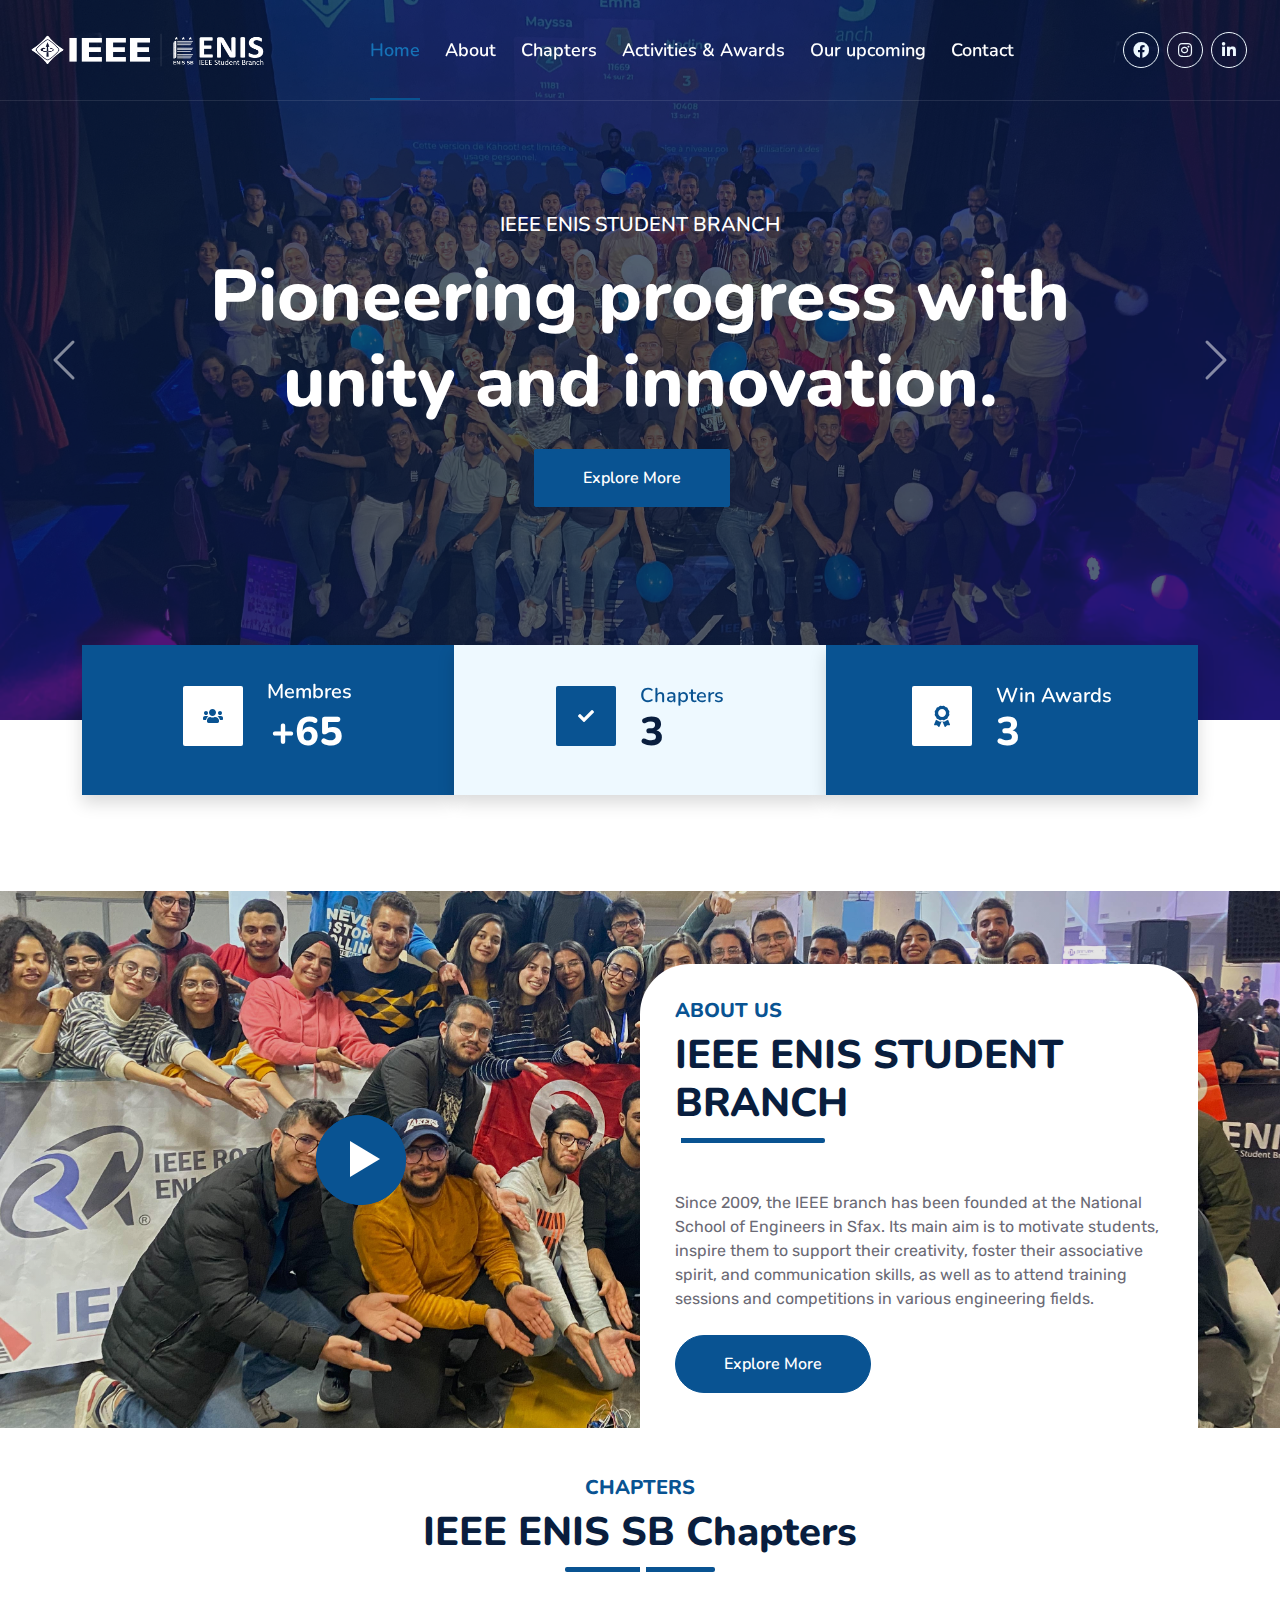
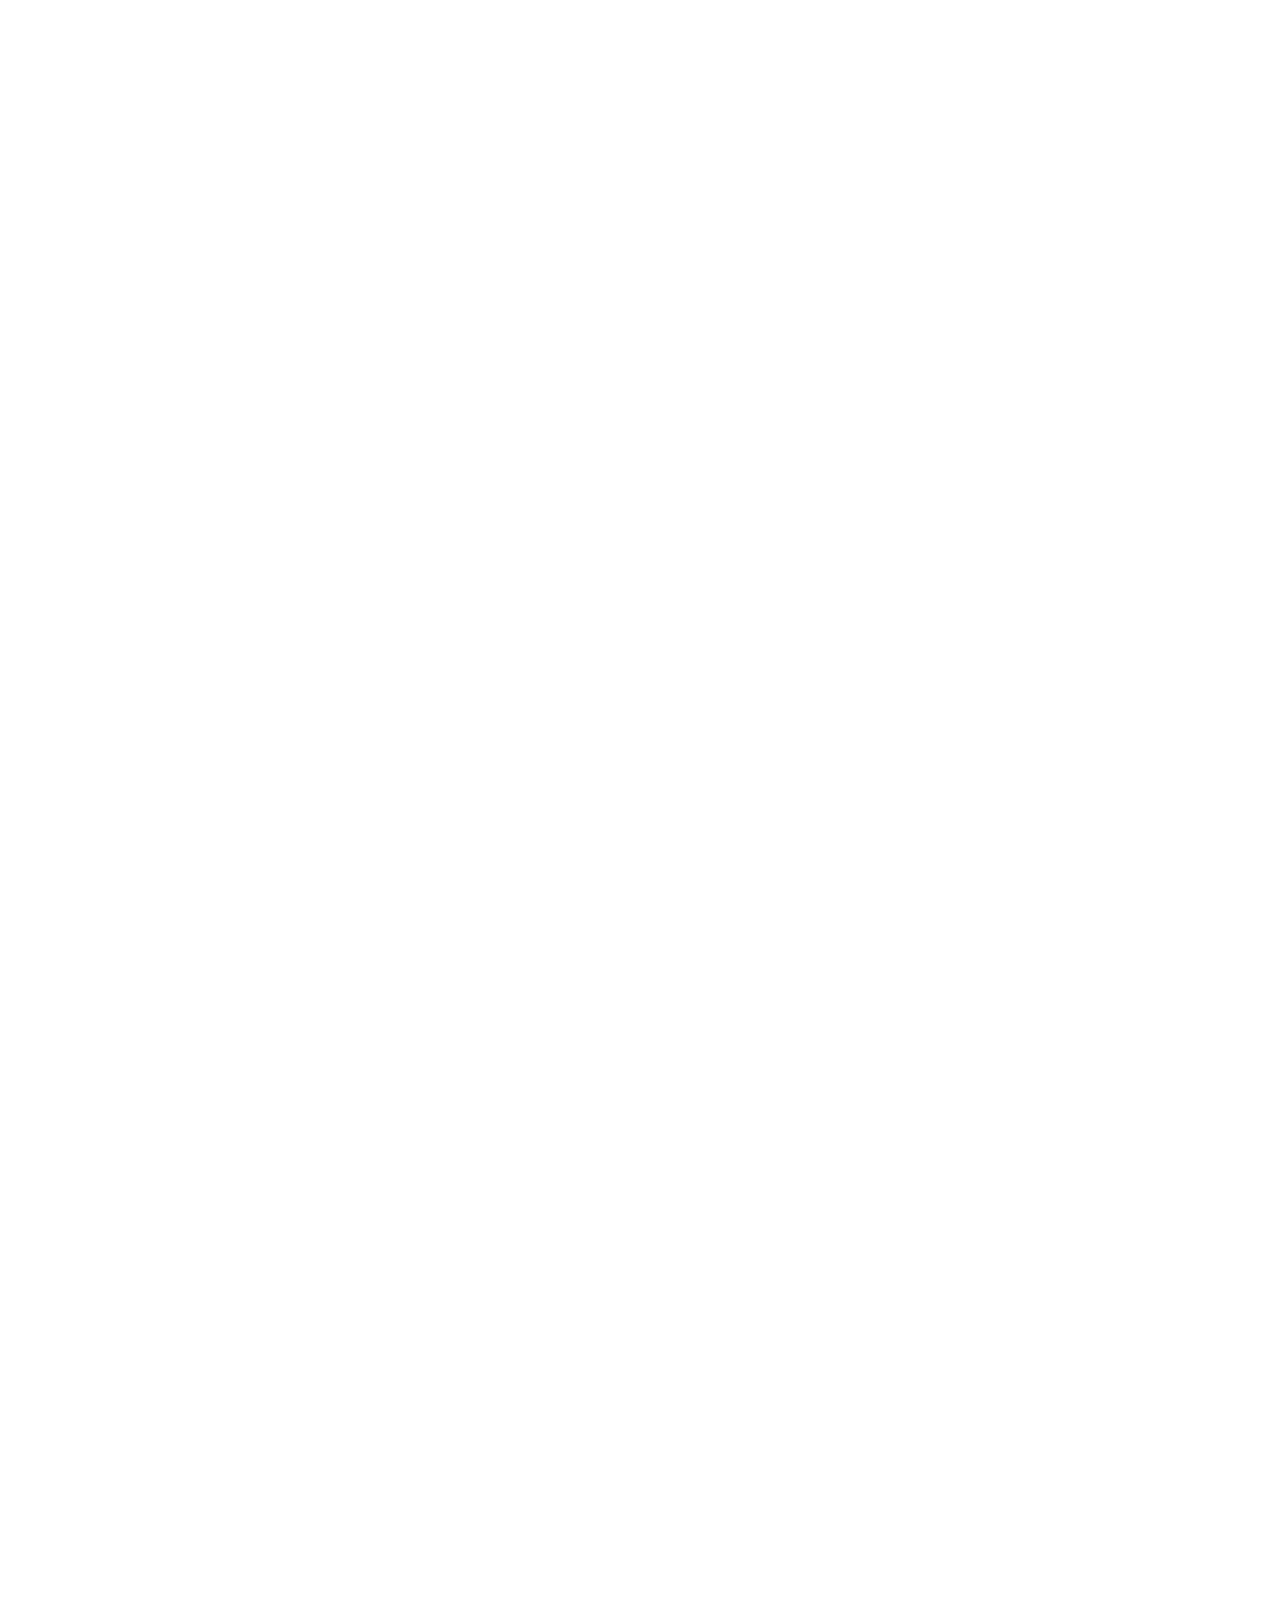
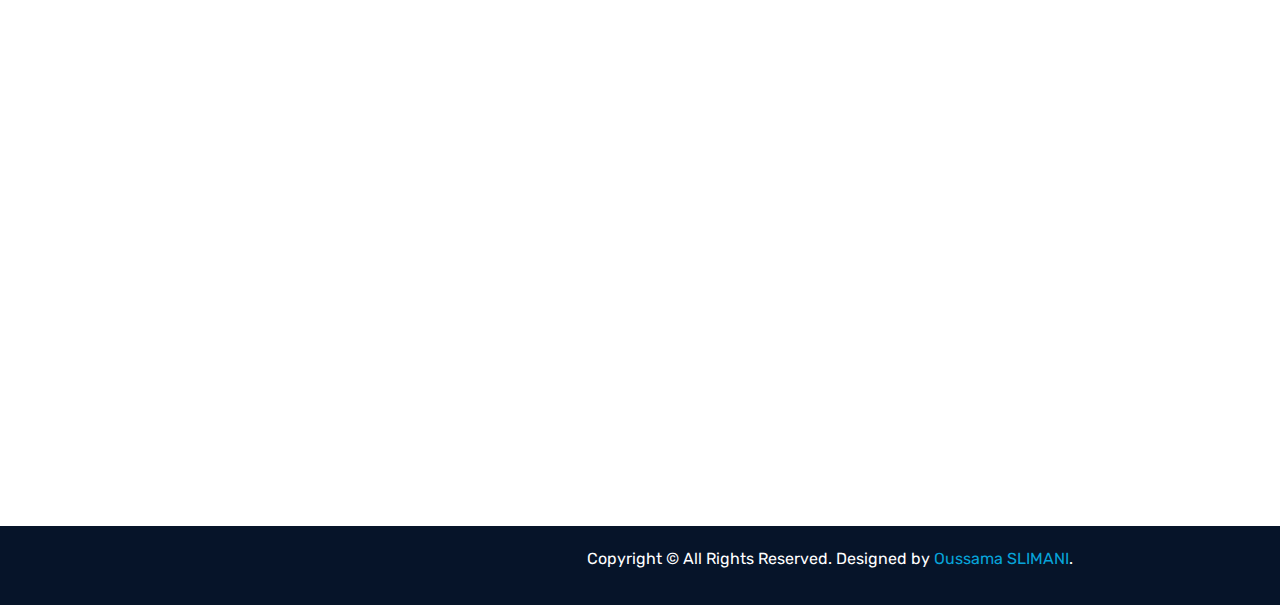
==== index.html @ 6083e438 "add the video" ====
<!DOCTYPE html>
<html lang="en">
  <head>
    <meta charset="utf-8" />
    <title>IEEE ENIS Student Branch</title>
    <meta content="width=device-width, initial-scale=1.0" name="viewport" />
    <meta content="Free HTML Templates" name="keywords" />
    <meta content="Free HTML Templates" name="description" />

    <!-- Favicon -->
    <link href="img/favicon.png" rel="icon" />

    <!-- Google Web Fonts -->
    <link rel="preconnect" href="https://fonts.googleapis.com" />
    <link rel="preconnect" href="https://fonts.gstatic.com" crossorigin />
    <link
      href="https://fonts.googleapis.com/css2?family=Nunito:wght@400;600;700;800&family=Rubik:wght@400;500;600;700&display=swap"
      rel="stylesheet"
    />

    <!-- Icon Font Stylesheet -->
    <link
      href="https://cdnjs.cloudflare.com/ajax/libs/font-awesome/5.10.0/css/all.min.css"
      rel="stylesheet"
    />
    <link
      href="https://cdn.jsdelivr.net/npm/bootstrap-icons@1.4.1/font/bootstrap-icons.css"
      rel="stylesheet"
    />

    <!-- Libraries Stylesheet -->
    <link href="lib/owlcarousel/assets/owl.carousel.min.css" rel="stylesheet" />
    <link href="lib/animate/animate.min.css" rel="stylesheet" />

    <!-- Customized Bootstrap Stylesheet -->
    <link href="css/bootstrap.min.css" rel="stylesheet" />

    <!-- Template Stylesheet -->
    <link href="css/style.css" rel="stylesheet" />
  </head>

  <body>
    <!-- Spinner Start -->
    <div
      id="spinner"
      class="show bg-white position-fixed translate-middle w-100 vh-100 top-50 start-50 d-flex align-items-center justify-content-center"
    >
      <div class="spinner"></div>
    </div>
    <!-- Spinner End -->

    <!-- Navbar & Carousel Start -->
    <div class="container-fluid position-relative p-0">
      <nav class="navbar navbar-expand-lg navbar-dark py-3 py-lg-0">
        <a href="index.html" class="navbar-brand p-0">
          <img
            id="main"
            src="img/Logos/LOGO-white-03.png"
            alt="Logo"
            style="width: 255px; height: 40px"
          />
          <img
            id="second"
            src="img/Logos/LOGO-03.png"
            alt="logo-white"
            style="width: 255px; height: 40px; display: none"
          />
        </a>
        <button
          class="navbar-toggler"
          type="button"
          data-bs-toggle="collapse"
          data-bs-target="#navbarCollapse"
        >
          <span class="fa fa-bars"></span>
        </button>
        <div class="collapse navbar-collapse" id="navbarCollapse">
          <div class="navbar-nav ms-auto py-0">
            <a href="index.html" class="nav-item nav-link active">Home</a>
            <a href="about.html" class="nav-item nav-link">About</a>
            <a href="chapters.html" class="nav-item nav-link">Chapters</a>
            <a href="activities.html" class="nav-item nav-link"
              >Activities & Awards</a
            >
            <a href="upcoming.html" class="nav-item nav-link">Our upcoming</a>
            <a href="contact.html" class="nav-item nav-link">Contact</a>
          </div>
          <div class="col-lg-3 text-center text-lg-end">
            <div class="d-inline-flex align-items-center" style="height: 100px">
              <a
                class="btn btn-outline-light btn-square rounded-circle me-2"
                href="https://www.facebook.com/IEEE.ENIS.SB"
                target="_blank"
                ><i class="fab fa-facebook fw-normal"></i
              ></a>
              <a
                class="btn btn-outline-light btn-square rounded-circle me-2"
                href="https://www.instagram.com/ieeeenisstudentbranch/"
                target="_blank"
                ><i class="fab fa-instagram fw-normal"></i
              ></a>
              <a
                class="btn btn-outline-light btn-square rounded-circle me-2"
                href="https://www.linkedin.com/company/ieee-enis-student-branch-tunisia-section/mycompany/"
                target="_blank"
                ><i class="fab fa-linkedin-in fw-normal"></i
              ></a>
            </div>
          </div>
        </div>
      </nav>
      <div
        id="header-carousel"
        class="carousel slide carousel-fade"
        data-bs-ride="carousel"
      >
        <div class="carousel-inner">
          <div class="carousel-item active">
            <img class="w-100" src="img/carousel/carousel-1.jpg" alt="Image" />
            <div
              class="carousel-caption d-flex flex-column align-items-center justify-content-center"
            >
              <div class="p-3" style="max-width: 900px">
                <h5 class="text-white text-uppercase mb-3 animated slideInDown">
                  IEEE ENIS Student Branch
                </h5>
                <h1 class="display-2 text-white mb-md-4 animated zoomIn">
                  Pioneering progress with unity and innovation.
                </h1>
                <a
                  href="#more"
                  class="btn btn-primary py-md-3 px-md-5 me-3 animated slideInLeft"
                  >Explore More</a
                >
              </div>
            </div>
          </div>
          <div class="carousel-item">
            <img class="w-100" src="img/carousel/carousel-2.jpg" alt="Image" />
            <div
              class="carousel-caption d-flex flex-column align-items-center justify-content-center"
            >
              <div class="p-3" style="max-width: 900px">
                <h5 class="text-white text-uppercase mb-3 animated slideInDown">
                  IEEE ENIS Student Branch
                </h5>
                <h1 class="display-2 text-white mb-md-4 animated zoomIn">
                  Bridging minds for a brighter future.
                </h1>
                <a
                  href="#more"
                  class="btn btn-primary py-md-3 px-md-5 me-3 animated slideInLeft"
                  >Explore More</a
                >
              </div>
            </div>
          </div>
          <div class="carousel-item">
            <img class="w-100" src="img/carousel/carousel-3.jpg" alt="Image" />
            <div
              class="carousel-caption d-flex flex-column align-items-center justify-content-center"
            >
              <div class="p-3" style="max-width: 900px">
                <h5 class="text-white text-uppercase mb-3 animated slideInDown">
                  IEEE ENIS Student Branch
                </h5>
                <h1 class="display-2 text-white mb-md-4 animated zoomIn">
                  Nurturing technology, fostering togetherness.
                </h1>
                <a
                  href="#more"
                  class="btn btn-primary py-md-3 px-md-5 me-3 animated slideInLeft"
                  >Explore More</a
                >
              </div>
            </div>
          </div>
        </div>
        <button
          class="carousel-control-prev"
          type="button"
          data-bs-target="#header-carousel"
          data-bs-slide="prev"
        >
          <span class="carousel-control-prev-icon" aria-hidden="true"></span>
          <span class="visually-hidden">Previous</span>
        </button>
        <button
          class="carousel-control-next"
          type="button"
          data-bs-target="#header-carousel"
          data-bs-slide="next"
        >
          <span class="carousel-control-next-icon" aria-hidden="true"></span>
          <span class="visually-hidden">Next</span>
        </button>
      </div>
    </div>
    <!-- Navbar & Carousel End -->

    <div id="more"></div>

    <!-- Facts Start -->
    <div class="container-fluid facts py-5 pt-lg-0">
      <div class="container py-5 pt-lg-0">
        <div class="row gx-0">
          <div class="col-lg-4 wow zoomIn" data-wow-delay="0.1s">
            <div
              class="bg-primary shadow d-flex align-items-center justify-content-center p-4"
              style="height: 150px"
            >
              <div
                class="bg-white d-flex align-items-center justify-content-center rounded mb-2"
                style="width: 60px; height: 60px"
              >
                <i class="fa fa-users text-primary"></i>
              </div>
              <div class="ps-4">
                <h5 class="text-white mb-0">Membres</h5>
                <div class="d-flex p-1">
                  <h1 class="text-white mb-0">+</h1>
                  <h1 class="text-white mb-0" data-toggle="counter-up">200</h1>
                </div>
              </div>
            </div>
          </div>
          <div class="col-lg-4 wow zoomIn" data-wow-delay="0.3s">
            <div
              class="bg-light shadow d-flex align-items-center justify-content-center p-4"
              style="height: 150px"
            >
              <div
                class="bg-primary d-flex align-items-center justify-content-center rounded mb-2"
                style="width: 60px; height: 60px"
              >
                <i class="fa fa-check text-white"></i>
              </div>
              <div class="ps-4">
                <h5 class="text-primary mb-0">Chapters</h5>
                <h1 class="mb-0" data-toggle="counter-up">9</h1>
              </div>
            </div>
          </div>
          <div class="col-lg-4 wow zoomIn" data-wow-delay="0.6s">
            <div
              class="bg-primary shadow d-flex align-items-center justify-content-center p-4"
              style="height: 150px"
            >
              <div
                class="bg-white d-flex align-items-center justify-content-center rounded mb-2"
                style="width: 60px; height: 60px"
              >
                <i class="fa fa-award fa-lg text-primary"></i>
              </div>
              <div class="ps-4">
                <h5 class="text-white mb-0">Win Awards</h5>
                <h1 class="text-white mb-0" data-toggle="counter-up">8</h1>
              </div>
            </div>
          </div>
        </div>
      </div>
    </div>
    <!-- Facts Start -->

    <!-- About Start -->
    <div class="container-xxl about">
      <div class="container">
        <div class="row g-0">
          <div class="col-lg-6">
            <div
              class="h-100 d-flex align-items-center justify-content-center"
              style="min-height: 300px"
            >
              <button
                type="button"
                class="btn-play"
                data-bs-toggle="modal"
                data-bs-target="#videoModal"
              >
                <span></span>
              </button>
            </div>
          </div>
          <div class="col-lg-6 pt-lg-5 wow fadeIn" data-wow-delay="0.5s">
            <div
              class="body-about-us bg-white"
              style="border-radius: 50px 50px 0px 0px"
            >
              <div class="section-title position-relative pb-3 mb-5">
                <h5 class="fw-bold text-primary text-uppercase">About Us</h5>
                <h1 class="mb-0">IEEE ENIS STUDENT BRANCH</h1>
              </div>
              <p class="mb-4">
                Since 2009, the IEEE branch has been founded at the National
                School of Engineers in Sfax. Its main aim is to motivate
                students, inspire them to support their creativity, foster their
                associative spirit, and communication skills, as well as to
                attend training sessions and competitions in various engineering
                fields.
              </p>
              <a
                class="btn btn-primary rounded-pill py-3 px-5"
                href="about.html"
                >Explore More</a
              >
            </div>
          </div>
        </div>
      </div>
    </div>
    <!-- Modal for Video -->
    <div
      class="modal fade"
      id="videoModal"
      tabindex="-1"
      role="dialog"
      aria-labelledby="videoModalLabel"
      aria-hidden="true"
    >
      <div class="modal-dialog modal-xl" role="document">
        <div class="modal-content">
          <div class="modal-header">
            <h5 class="modal-title">IEEE ENIS Student Branch</h5>
            <button
              type="button"
              class="btn-close"
              data-bs-dismiss="modal"
              aria-label="Close"
            ></button>
          </div>
          <div class="modal-body">
            <div class="embed-responsive embed-responsive-16by9 text-center">
              <iframe
                src="https://www.facebook.com/plugins/video.php?height=314&href=https%3A%2F%2Fwww.facebook.com%2FIEEE.ENIS.SB%2Fvideos%2F624137856481475%2F&show_text=false&width=560&t=0"
                width="90%"
                height="545"
                style="border: none; overflow: hidden"
                scrolling="no"
                frameborder="0"
                allowfullscreen="true"
                allow="autoplay; clipboard-write; encrypted-media; picture-in-picture; web-share"
                allowfullscreen="true"
              ></iframe>
            </div>
          </div>
        </div>
      </div>
    </div>
    <!-- About End -->

    <!-- Chapter start -->
    <div class="container pt-5" data-aos="fade-up">
      <div
        class="section-title text-center position-relative pb-3 mb-4 mx-auto"
        style="max-width: 600px"
      >
        <h5 class="fw-bold text-primary text-uppercase">Chapters</h5>
        <h1 class="mb-0">IEEE ENIS SB Chapters</h1>
      </div>
      <div
        class="row row-cols-1 row-cols-sm-2 row-cols-md-3 row-cols-lg-4 g-4 pb-5 wow fadeInUp"
        data-wow-delay="0.1s"
      >
        <div class="col d-flex align-items-center">
          <div class="supporter-logo">
            <img src="img/Logos/cs.png" class="img-fluid" alt="" />
          </div>
        </div>
        <div class="col d-flex align-items-center">
          <div class="supporter-logo">
            <img src="img/Logos/ias.png" class="img-fluid" alt="" />
          </div>
        </div>
        <div class="col d-flex align-items-center">
          <div class="supporter-logo">
            <img src="img/Logos/cis.png" class="img-fluid" alt="" />
          </div>
        </div>
        <div class="col d-flex align-items-center">
          <div class="supporter-logo wie-logo">
            <img
              src="img/Logos/wie.png"
              class="img-fluid"
              alt=""
              style="width: 60%"
            />
          </div>
        </div>
        <div class="col d-flex align-items-center">
          <div class="supporter-logo">
            <img
              src="img/Logos/emb.png"
              class="img-fluid"
              alt=""
              style="width: 80%"
            />
          </div>
        </div>
        <div class="col d-flex align-items-center">
          <div class="supporter-logo">
            <img
              src="img/Logos/pes.png"
              class="img-fluid"
              alt=""
              style="width: 80%"
            />
          </div>
        </div>
        <div class="col d-flex align-items-center">
          <div class="supporter-logo">
            <img src="img/Logos/sscs.png" class="img-fluid" alt="" />
          </div>
        </div>
        <div class="col d-flex align-items-center">
          <div class="supporter-logo">
            <img src="img/Logos/aess.png" class="img-fluid" alt="" />
          </div>
        </div>
        <div class="col d-flex align-items-center">
          <div class="supporter-logo">
            <img src="img/Logos/ras.png" class="img-fluid" alt="" />
          </div>
        </div>
        <div class="col d-flex align-items-center cyber-logo">
          <div class="supporter-logo">
            <img src="img/Logos/cyber.png" class="img-fluid p-5" alt="" />
          </div>
        </div>
      </div>
    </div>
    <!-- Chapter end -->

    <div id="register"></div>
    <!-- Register Start -->
    <div class="container-fluid bg-light wow fadeInUp" data-wow-delay="0.1s">
      <div class="container py-5">
        <div class="row g-5 justify-content-center">
          <div class="col-lg-7">
            <div
              class="section-title text-center position-relative pb-3 mb-4 mx-auto"
              style="max-width: 600px"
            >
              <h5 class="fw-bold text-primary text-uppercase">Register now!</h5>
              <h1 class="mb-0">IEEE ENIS Student Branch</h1>
            </div>
            <p class="mb-4 text-center">
              Join IEEE Enis SBC, dedicated to advancing tech for the greater
              good. Access expertise and opportunities within the world's
              largest technical organization. Together, we innovate, address
              global challenges, and shape a brighter future.
            </p>
            <div
              class="d-flex align-items-center mt-2 wow zoomIn"
              data-wow-delay="0.6s"
            >
              <div class="col-12">
                <a
                  href="https://www.ieee.org/membership/join/index.html"
                  target="_blank"
                  ><button class="btn btn-dark w-100 py-3" type="submit">
                    REGISTER NOW!
                  </button></a
                >
              </div>
            </div>
          </div>
        </div>
      </div>
    </div>
    <!-- Register End -->

    <!-- Testimonial Start -->
    <div class="container-fluid py-5 wow fadeInUp" data-wow-delay="0.1s">
      <div class="container py-5">
        <div
          class="section-title text-center position-relative pb-3 mb-4 mx-auto"
          style="max-width: 600px"
        >
          <h5 class="fw-bold text-primary text-uppercase">Testimonial</h5>
          <h1 class="mb-0">Previous Experience</h1>
        </div>
        <div
          class="owl-carousel testimonial-carousel wow fadeInUp"
          data-wow-delay="0.6s"
        >
          <div class="testimonial-item bg-light my-4">
            <div class="d-flex align-items-center border-bottom pt-5 pb-4 px-5">
              <img
                class="img-fluid rounded"
                src="img/testimonial/testimonial-1.jpg"
                style="width: 60px; height: 60px"
              />
              <div class="ps-4">
                <h4 class="text-primary mb-1">Dhiaa Mejdi</h4>
                <small class="text-uppercase"
                  >Deep Learning Engineer and Ex SB Chairman</small
                >
              </div>
            </div>
            <div class="pt-4 pb-5 px-5">
              Dolor et eos labore, stet justo sed est sed. Diam sed sed dolor
              stet amet eirmod eos labore diam
            </div>
          </div>
          <div class="testimonial-item bg-light my-4">
            <div class="d-flex align-items-center border-bottom pt-5 pb-4 px-5">
              <img
                class="img-fluid rounded"
                src="img/testimonial/testimonial-3.jpg"
                style="width: 60px; height: 60px"
              />
              <div class="ps-4">
                <h4 class="text-primary mb-1">Bilel Djemel</h4>
                <small class="text-uppercase"
                  >Computer Science Student and Current SB Chairman</small
                >
              </div>
            </div>
            <div class="pt-4 pb-5 px-5">
              Dolor et eos labore, stet justo sed est sed. Diam sed sed dolor
              stet amet eirmod eos labore diam
            </div>
          </div>
          <div class="testimonial-item bg-light my-4">
            <div class="d-flex align-items-center border-bottom pt-5 pb-4 px-5">
              <img
                class="img-fluid rounded"
                src="img/testimonial/testimonial-2.jpg"
                style="width: 60px; height: 60px"
              />
              <div class="ps-4">
                <h4 class="text-primary mb-1">Kadhem Belghuith</h4>
                <small class="text-uppercase"
                  >Data Engineer and Ex SB Chairman</small
                >
              </div>
            </div>
            <div class="pt-4 pb-5 px-5">
              Dolor et eos labore, stet justo sed est sed. Diam sed sed dolor
              stet amet eirmod eos labore diam
            </div>
          </div>
          <div class="testimonial-item bg-light my-4">
            <div class="d-flex align-items-center border-bottom pt-5 pb-4 px-5">
              <img
                class="img-fluid rounded"
                src="img/testimonial/testimonial-4.jpg"
                style="width: 60px; height: 60px"
              />
              <div class="ps-4">
                <h4 class="text-primary mb-1">Chaima Abdelkefi</h4>
                <small class="text-uppercase"
                  >Data Engineer and Ex SB Vice-chairwomen</small
                >
              </div>
            </div>
            <div class="pt-4 pb-5 px-5">
              Dolor et eos labore, stet justo sed est sed. Diam sed sed dolor
              stet amet eirmod eos labore diam
            </div>
          </div>
        </div>
      </div>
    </div>
    <!-- Testimonial End -->

    <!-- Footer Start -->
    <div
      class="container-fluid bg-dark text-light mt-5 wow fadeInUp"
      data-wow-delay="0.1s"
    >
      <div class="container">
        <div class="row gx-5">
          <div class="col-lg-4 col-md-6 footer-about">
            <div
              class="d-flex flex-column align-items-center justify-content-center text-center h-100 bg-primary p-4"
            >
              <a href="index.html" class="navbar-brand">
                <img
                  src="img/Logos/LOGO-white-03.png"
                  alt="logo-white"
                  style="width: 255px"
                />
              </a>
              <p class="mt-3 mb-4">
                Since 2009, the IEEE branch has been founded at the National
                School of Engineers in Sfax. Its main aim is to motivate
                students, inspire them to support their creativity, foster their
                associative spirit, and communication skills, as well as to
                attend training sessions and competitions in various engineering
                fields.
              </p>
            </div>
          </div>
          <div class="col-lg-8 col-md-6">
            <div class="row gx-5">
              <div class="col-lg-5 col-md-12 pt-5 mb-5">
                <div
                  class="section-title section-title-sm position-relative pb-3 mb-4"
                >
                  <h3 class="text-light mb-0">Get In Touch</h3>
                </div>
                <div class="d-flex mb-2">
                  <i class="bi bi-geo-alt text-primary me-2"></i>
                  <p class="mb-0">
                    ENIS, Soukra Road km 3, BP 1173, Sfax, Tunisia.
                  </p>
                </div>
                <div class="d-flex mb-2">
                  <i class="bi bi-envelope-open text-primary me-2"></i>
                  <p class="mb-0">sb.enis@ieee.org</p>
                </div>
                <div class="d-flex mb-2">
                  <i class="bi bi-telephone text-primary me-2"></i>
                  <p class="mb-0">+216 26 589 540</p>
                </div>
                <div class="d-flex mt-4">
                  <a class="btn btn-primary btn-square me-2" href="#"
                    ><i class="fab fa-facebook-f fw-normal"></i
                  ></a>
                  <a class="btn btn-primary btn-square me-2" href="#"
                    ><i class="fab fa-linkedin-in fw-normal"></i
                  ></a>
                  <a class="btn btn-primary btn-square" href="#"
                    ><i class="fab fa-instagram fw-normal"></i
                  ></a>
                </div>
              </div>
              <div class="col-lg-3 col-md-12 pt-0 pt-lg-5 mb-5">
                <div
                  class="section-title section-title-sm position-relative pb-3 mb-4"
                >
                  <h3 class="text-light mb-0">Quick Links</h3>
                </div>
                <div
                  class="link-animated d-flex flex-column justify-content-start"
                >
                  <a class="text-light mb-2" href="index.html"
                    ><i class="bi bi-arrow-right text-primary me-2"></i>Home</a
                  >
                  <a class="text-light mb-2" href="about.html"
                    ><i class="bi bi-arrow-right text-primary me-2"></i>About</a
                  >
                  <a class="text-light mb-2" href="chapters.html"
                    ><i class="bi bi-arrow-right text-primary me-2"></i
                    >Chapters</a
                  >
                  <a class="text-light mb-2" href="activities.html"
                    ><i class="bi bi-arrow-right text-primary me-2"></i
                    >Activities & Awards</a
                  >
                  <a class="text-light mb-2" href="upcoming.html"
                    ><i class="bi bi-arrow-right text-primary me-2"></i>Our
                    Upcoming</a
                  >
                  <a class="text-light mb-2" href="contact.html"
                    ><i class="bi bi-arrow-right text-primary me-2"></i>Our
                    Contact</a
                  >
                </div>
              </div>
              <div class="col-lg-4 col-md-12 pt-0 pt-lg-5 mb-5">
                <div
                  class="section-title section-title-sm position-relative pb-3 mb-4"
                >
                  <h3 class="text-light mb-0">Popular Links</h3>
                </div>
                <div
                  class="link-animated d-flex flex-column justify-content-start"
                >
                  <a class="text-light mb-2" href="about.html#team"
                    ><i class="bi bi-arrow-right text-primary me-2"></i>Meet The
                    Team</a
                  >
                  <a class="text-light mb-2" href="index.html#register"
                    ><i class="bi bi-arrow-right text-primary me-2"></i
                    >Resgister Now</a
                  >
                </div>
              </div>
            </div>
          </div>
        </div>
      </div>
    </div>
    <div class="container-fluid text-white" style="background: #061429">
      <div class="container text-center">
        <div class="row justify-content-end">
          <div class="col-lg-8 col-md-6">
            <div
              class="d-flex align-items-center justify-content-center text-white mt-1"
              style="height: 75px"
            >
              <p class="px-2">
                Copyright &copy; All Rights Reserved. Designed by
                <a
                  href="https://www.linkedin.com/in/oussama-slimani/"
                  target="_blank"
                  >Oussama SLIMANI</a
                >.
              </p>
            </div>
          </div>
        </div>
      </div>
    </div>
    <!-- Footer End -->

    <!-- Back to Top -->
    <a
      href="#"
      class="btn btn-lg btn-primary btn-lg-square rounded-circle back-to-top"
      ><div class="p-1"></div>
      <i class="bi bi-arrow-up"></i>
    </a>

    <!-- JavaScript Libraries -->
    <script src="https://code.jquery.com/jquery-3.4.1.min.js"></script>
    <script src="https://cdn.jsdelivr.net/npm/bootstrap@5.0.0/dist/js/bootstrap.bundle.min.js"></script>
    <script src="lib/wow/wow.min.js"></script>
    <script src="lib/easing/easing.min.js"></script>
    <script src="lib/waypoints/waypoints.min.js"></script>
    <script src="lib/counterup/counterup.min.js"></script>
    <script src="lib/owlcarousel/owl.carousel.min.js"></script>

    <!-- Template Javascript -->
    <script src="js/main.js"></script>
  </body>
</html>
---- css/style.css ----
/********** Template CSS **********/
:root {
  --primary: #095392;
  --secondary: #34ad54;
  --light: #eef9ff;
  --dark: #091e3e;
}

/*** Spinner ***/
.spinner {
  width: 40px;
  height: 40px;
  background: var(--primary);
  margin: 100px auto;
  -webkit-animation: sk-rotateplane 1.2s infinite ease-in-out;
  animation: sk-rotateplane 1.2s infinite ease-in-out;
}

@-webkit-keyframes sk-rotateplane {
  0% {
    -webkit-transform: perspective(120px);
  }
  50% {
    -webkit-transform: perspective(120px) rotateY(180deg);
  }
  100% {
    -webkit-transform: perspective(120px) rotateY(180deg) rotateX(180deg);
  }
}

@keyframes sk-rotateplane {
  0% {
    transform: perspective(120px) rotateX(0deg) rotateY(0deg);
    -webkit-transform: perspective(120px) rotateX(0deg) rotateY(0deg);
  }
  50% {
    transform: perspective(120px) rotateX(-180.1deg) rotateY(0deg);
    -webkit-transform: perspective(120px) rotateX(-180.1deg) rotateY(0deg);
  }
  100% {
    transform: perspective(120px) rotateX(-180deg) rotateY(-179.9deg);
    -webkit-transform: perspective(120px) rotateX(-180deg) rotateY(-179.9deg);
  }
}

#spinner {
  opacity: 0;
  visibility: hidden;
  transition: opacity 0.5s ease-out, visibility 0s linear 0.5s;
  z-index: 99999;
}

#spinner.show {
  transition: opacity 0.5s ease-out, visibility 0s linear 0s;
  visibility: visible;
  opacity: 1;
}

/*** Heading ***/
h1,
h2,
.fw-bold {
  font-weight: 800 !important;
}

h3,
h4,
.fw-semi-bold {
  font-weight: 700 !important;
}

h5,
h6,
.fw-medium {
  font-weight: 600 !important;
}

/*** Button ***/
.btn {
  font-family: "Nunito", sans-serif;
  font-weight: 600;
  transition: 0.5s;
}

.btn-primary,
.btn-secondary {
  color: #ffffff;
  box-shadow: inset 0 0 0 50px transparent;
}

.btn-primary:hover {
  box-shadow: inset 0 0 0 0 var(--primary);
}

.btn-secondary:hover {
  box-shadow: inset 0 0 0 0 var(--secondary);
}

.btn-square {
  width: 36px;
  height: 36px;
}

.btn-sm-square {
  width: 30px;
  height: 30px;
}

.btn-lg-square {
  width: 48px;
  height: 48px;
}

.btn-square,
.btn-sm-square,
.btn-lg-square {
  padding: 0;
  display: flex;
  align-items: center;
  justify-content: center;
  font-weight: normal;
}

/*** Navbar ***/
.navbar {
  padding-left: 20px;
  padding-right: 25px;
}
.navbar-dark .navbar-nav .nav-link {
  font-family: "Nunito", sans-serif;
  position: relative;
  margin-left: 25px;
  padding: 35px 0;
  color: #ffffff;
  font-size: 18px;
  font-weight: 600;
  outline: none;
  transition: 0.5s;
}

.sticky-top.navbar-dark .navbar-nav .nav-link {
  padding: 20px 0;
  color: var(--dark);
}

.navbar-dark .navbar-nav .nav-link:hover,
.navbar-dark .navbar-nav .nav-link.active {
  color: #1672b7;
}

.navbar-dark .navbar-brand h1 {
  color: #ffffff;
}

.navbar-dark .navbar-toggler {
  color: var(--primary) !important;
  border-color: var(--primary) !important;
}

@media (max-width: 991.98px) {
  .sticky-top.navbar-dark {
    position: fixed;
    width: 100%;
    background: #ffffff;
    border-bottom: var(--dark) 1px solid;
  }
  .navbar-dark .navbar-nav .nav-link,
  .navbar-dark .navbar-nav .nav-link.show,
  .sticky-top.navbar-dark .navbar-nav .nav-link {
    padding: 10px 0;
    color: var(--dark);
    border-bottom: var(--dark) 1px solid;
  }
  .navbar-dark .navbar-nav .nav-link:first-child {
    margin-top: 20px;
  }

  .navbar-dark .navbar-brand img {
    max-width: 180px;
  }
}

@media (min-width: 992px) {
  .navbar-dark {
    position: absolute;
    width: 100%;
    top: 0;
    left: 0;
    border-bottom: 1px solid rgba(256, 256, 256, 0.1);
    z-index: 999;
  }

  .sticky-top.navbar-dark {
    position: fixed;
    background: #ffffff;
  }

  .navbar-dark .navbar-nav .nav-link::before {
    position: absolute;
    content: "";
    width: 0;
    height: 2px;
    bottom: -1px;
    left: 50%;
    background: var(--primary);
    transition: 0.5s;
  }

  .navbar-dark .navbar-nav .nav-link:hover::before,
  .navbar-dark .navbar-nav .nav-link.active::before {
    width: 100%;
    left: 0;
  }

  .navbar-dark .navbar-nav .nav-link.nav-contact::before {
    display: none;
  }
}

/*** Carousel ***/
.carousel-caption {
  top: 0;
  left: 0;
  right: 0;
  bottom: 0;
  background: rgba(9, 30, 62, 0.7);
  z-index: 1;
}

@media (max-width: 576px) {
  .carousel-item {
    min-height: 400px;
  }
  .carousel-item img {
    position: absolute;
    width: 100%;
    height: 100%;
    object-fit: cover;
  }
  .carousel-caption h5 {
    font-size: 18px;
    font-weight: 500 !important;
  }

  .carousel-caption h1 {
    font-size: 35px;
    font-weight: 600 !important;
  }
}

.carousel-control-prev,
.carousel-control-next {
  width: 10%;
}

.carousel-control-prev-icon,
.carousel-control-next-icon {
  width: 3rem;
  height: 3rem;
}

/*** Section Title ***/
.section-title::before {
  position: absolute;
  content: "";
  width: 150px;
  height: 5px;
  left: 0;
  bottom: 0;
  background: var(--primary);
  border-radius: 2px;
}

.section-title.text-center::before {
  left: 50%;
  margin-left: -75px;
}

.section-title.section-title-sm::before {
  width: 90px;
  height: 3px;
}

.section-title::after {
  position: absolute;
  content: "";
  width: 6px;
  height: 5px;
  bottom: 0px;
  background: #ffffff;
  -webkit-animation: section-title-run 5s infinite linear;
  animation: section-title-run 5s infinite linear;
}

.section-title.section-title-sm::after {
  width: 4px;
  height: 3px;
}

.section-title.text-center::after {
  -webkit-animation: section-title-run-center 5s infinite linear;
  animation: section-title-run-center 5s infinite linear;
}

.section-title.section-title-sm::after {
  -webkit-animation: section-title-run-sm 5s infinite linear;
  animation: section-title-run-sm 5s infinite linear;
}

@-webkit-keyframes section-title-run {
  0% {
    left: 0;
  }
  50% {
    left: 145px;
  }
  100% {
    left: 0;
  }
}

@-webkit-keyframes section-title-run-center {
  0% {
    left: 50%;
    margin-left: -75px;
  }
  50% {
    left: 50%;
    margin-left: 45px;
  }
  100% {
    left: 50%;
    margin-left: -75px;
  }
}

@-webkit-keyframes section-title-run-sm {
  0% {
    left: 0;
  }
  50% {
    left: 85px;
  }
  100% {
    left: 0;
  }
}

/*** Testimonial ***/
.testimonial-carousel .owl-dots {
  margin-top: 15px;
  display: flex;
  align-items: flex-end;
  justify-content: center;
}

.testimonial-carousel .owl-dot {
  position: relative;
  display: inline-block;
  margin: 0 5px;
  width: 15px;
  height: 15px;
  background: #dddddd;
  border-radius: 2px;
  transition: 0.5s;
}

.testimonial-carousel .owl-dot.active {
  width: 30px;
  background: var(--primary);
}

.testimonial-carousel .owl-item.center {
  position: relative;
  z-index: 1;
}

.testimonial-carousel .owl-item .testimonial-item {
  transition: 0.5s;
}

.testimonial-carousel .owl-item.center .testimonial-item {
  background: #ffffff !important;
  box-shadow: 0 0 30px #dddddd;
}

/*** Team ***/
.team-item {
  transition: 0.5s;
}

.team-social {
  position: absolute;
  width: 100%;
  height: 100%;
  top: 0;
  left: 0;
  display: flex;
  align-items: center;
  justify-content: center;
  transition: 0.5s;
}

.team-social a.btn {
  position: relative;
  margin: 0 3px;
  margin-top: 100px;
  opacity: 0;
}

.team-item:hover {
  box-shadow: 0 0 30px #dddddd;
}

.team-item:hover .team-social {
  background: rgba(9, 30, 62, 0.7);
}

.team-item:hover .team-social a.btn:first-child {
  opacity: 1;
  margin-top: 0;
  transition: 0.3s 0s;
}

.team-item:hover .team-social a.btn:nth-child(2) {
  opacity: 1;
  margin-top: 0;
  transition: 0.3s 0.05s;
}

.team-item:hover .team-social a.btn:nth-child(3) {
  opacity: 1;
  margin-top: 0;
  transition: 0.3s 0.1s;
}

.team-item:hover .team-social a.btn:nth-child(4) {
  opacity: 1;
  margin-top: 0;
  transition: 0.3s 0.15s;
}

.team-item .team-img img,
.blog-item .blog-img img {
  transition: 0.5s;
}

.team-item:hover .team-img img,
.blog-item:hover .blog-img img {
  transform: scale(1.15);
}

/*** Miscellaneous ***/
@media (min-width: 991.98px) {
  .facts {
    position: relative;
    margin-top: -75px;
    z-index: 1;
  }
}

.back-to-top {
  position: fixed;
  display: none;
  right: 45px;
  bottom: 45px;
  z-index: 99;
}

.bg-header {
  background: linear-gradient(rgba(9, 30, 62, 0.7), rgba(9, 30, 62, 0.7)),
    url(../img/header.jpg) center center no-repeat;
  background-size: cover;
}

.link-animated a {
  transition: 0.5s;
}

.link-animated a:hover {
  padding-left: 10px;
}

@media (min-width: 767.98px) {
  .footer-about {
    margin-bottom: -75px;
  }
}

/*** Service2 ***/
.service-item {
  box-shadow: 0 0 45px rgba(0, 0, 0, 0.06);
}

/*--------------------------------------------------------------
# Services
--------------------------------------------------------------*/
.services .service-box-container {
  box-shadow: 0px 0 30px rgba(1, 41, 112, 0.08);
  transition: 0.3s;
}
.services .service-box {
  height: 100%;
  padding: 20px;

  border-radius: 5px;
}

.services .service-box h3 {
  color: #444444;
  font-weight: 700;
}

.services .service-box.blue {
  border-bottom: 6px solid #4988bf;
}
.services .service-box.blue-2 {
  border-bottom: 6px solid #16607d;
}
.services .service-box.orange {
  border-bottom: 6px solid #f9a31a;
}
.services .service-box.green {
  border-bottom: 6px solid #147346;
}
.services .service-box.green-2 {
  border-bottom: 6px solid #7eb23a;
}
.services .service-box.red {
  border-bottom: 6px solid #8c2a3c;
}
.services .service-box.purple {
  border-bottom: 6px solid #471347;
}
.services .service-box.red-2 {
  border-bottom: 6px solid #d93b48;
}

.services .service-box-container:hover {
  transform: scale(1.01);
}

/*** About ***/

.about {
  background: linear-gradient(rgba(0, 0, 0, 0.1), rgba(0, 0, 0, 0.1)),
    url(../img/about.jpg) left center no-repeat;
  background-size: cover;
}

.btn-play {
  position: relative;
  display: block;
  box-sizing: content-box;
  width: 36px;
  height: 46px;
  border-radius: 100%;
  border: none;
  outline: none !important;
  padding: 18px 20px 20px 28px;
  background: var(--primary);
}

.btn-play:before {
  content: "";
  position: absolute;
  z-index: 0;
  left: 50%;
  top: 50%;
  transform: translateX(-50%) translateY(-50%);
  display: block;
  width: 90px;
  height: 90px;
  background: var(--primary);
  border-radius: 100%;
  animation: pulse-border 1500ms ease-out infinite;
}

.btn-play:after {
  content: "";
  position: absolute;
  z-index: 1;
  left: 50%;
  top: 50%;
  transform: translateX(-50%) translateY(-50%);
  display: block;
  width: 90px;
  height: 90px;
  background: var(--primary);
  border-radius: 100%;
  transition: all 200ms;
}

.btn-play span {
  display: block;
  position: relative;
  z-index: 3;
  width: 0;
  height: 0;
  left: 3px;
  border-left: 30px solid #ffffff;
  border-top: 18px solid transparent;
  border-bottom: 18px solid transparent;
}

@keyframes pulse-border {
  0% {
    transform: translateX(-50%) translateY(-50%) translateZ(0) scale(1);
    opacity: 1;
  }

  100% {
    transform: translateX(-50%) translateY(-50%) translateZ(0) scale(2);
    opacity: 0;
  }
}

.modal-video .modal-dialog {
  position: relative;
  max-width: 800px;
  margin: 60px auto 0 auto;
}

.modal-video .modal-body {
  position: relative;
  padding: 0px;
}

.modal-video .close {
  position: absolute;
  width: 30px;
  height: 30px;
  right: 0px;
  top: -25px;
  z-index: 999;
  font-size: 30px;
  font-weight: normal;
  color: #ffffff;
  background: #000000;
  opacity: 1;
}
.body-about-us {
  padding: 35px;
  margin-top: 25px;
}
@media (max-width: 991.98px) {
  .btn-play {
    width: 30px;
    height: 40px;
    padding: 10px;
  }
  .body-about-us {
    padding: 25px;
    margin: 0px;
  }
}

/*--------------------------------------------------------------
# Sponsors Section
--------------------------------------------------------------
#supporters {
  padding: 60px 0;
}

#supporters .supporters-wrap {
  border-top: 1px solid #e0e5fa;
  border-left: 1px solid #e0e5fa;
  margin-bottom: 30px;
}

#supporters .supporter-logo {
  padding: 30px;
  display: flex;
  justify-content: center;
  align-items: center;
  border-right: 1px solid #e0e5fa;
  border-bottom: 1px solid #e0e5fa;
  overflow: hidden;
  background: rgba(255, 255, 255, 0.5);
  height: 160px;
}

#supporters .supporter-logo:hover img {
  transform: scale(1.1);
}

#supporters img {
  transition: all 0.4s ease-in-out;
}

@media (max-width: 991.98px) {
  #supporters .supporter-logo {
    padding: 80px;
    height: 80px;
  }
}
*/
/*** FAQs ***/
.accordion .accordion-item {
  border: none;
  margin-bottom: 15px;
}

.accordion .accordion-button {
  background: var(--light);
  border-radius: 2px;
}

.accordion .accordion-button:not(.collapsed) {
  color: #ffffff;
  background: var(--primary);
  box-shadow: none;
}

.accordion .accordion-button:not(.collapsed)::after {
  background-image: url("data:image/svg+xml,%3csvg xmlns='http://www.w3.org/2000/svg' viewBox='0 0 16 16' fill='%23fff'%3e%3cpath fill-rule='evenodd' d='M1.646 4.646a.5.5 0 0 1 .708 0L8 10.293l5.646-5.647a.5.5 0 0 1 .708.708l-6 6a.5.5 0 0 1-.708 0l-6-6a.5.5 0 0 1 0-.708z'/%3e%3c/svg%3e");
}

.accordion .accordion-body {
  padding: 15px 0 0 0;
}

/*** Feature ***/
.feature-item,
.advanced-feature-item {
  height: 100%;
  transition: 0.5s;
}

.feature-item:hover {
  margin-top: -15px;
}

.advanced-feature-item {
  box-shadow: 0 0 45px rgba(0, 0, 0, 0.08);
}

.advanced-feature-item * {
  transition: 0.5s;
}

.advanced-feature-item:hover {
  background: var(--primary);
}

.advanced-feature-item:hover * {
  color: #ffffff !important;
}

/*--------------------------------------------------------------
# Chapters Section
-------------------------------------------------------------- */
.supporter-logo {
  padding-left: 20px;
  padding-right: 20px;
  display: flex;
  justify-content: center;
  align-items: center;
  border: 1px solid #e0e5fa;
  overflow: hidden;
  height: 160px;
}

.supporter-logo img {
  transform: scale(1);
  transition: transform 0.5s;
}

.supporter-logo:hover img {
  transform: scale(1.05);
}
@media (max-width: 991.98px) {
  .supporter-logo img {
    width: 180px !important ;
  }
  .supporter-logo {
    padding: -20px 20px;
    height: 120px;
    margin: auto;
  }

  .wie-logo img {
    padding: 30px !important ;
  }
  .cyber-logo img {
    padding: 10px !important ;
  }
}

/******* under *******/
@media (max-width: 542px) {
  .under img {
    width: 300px !important ;
  }
}
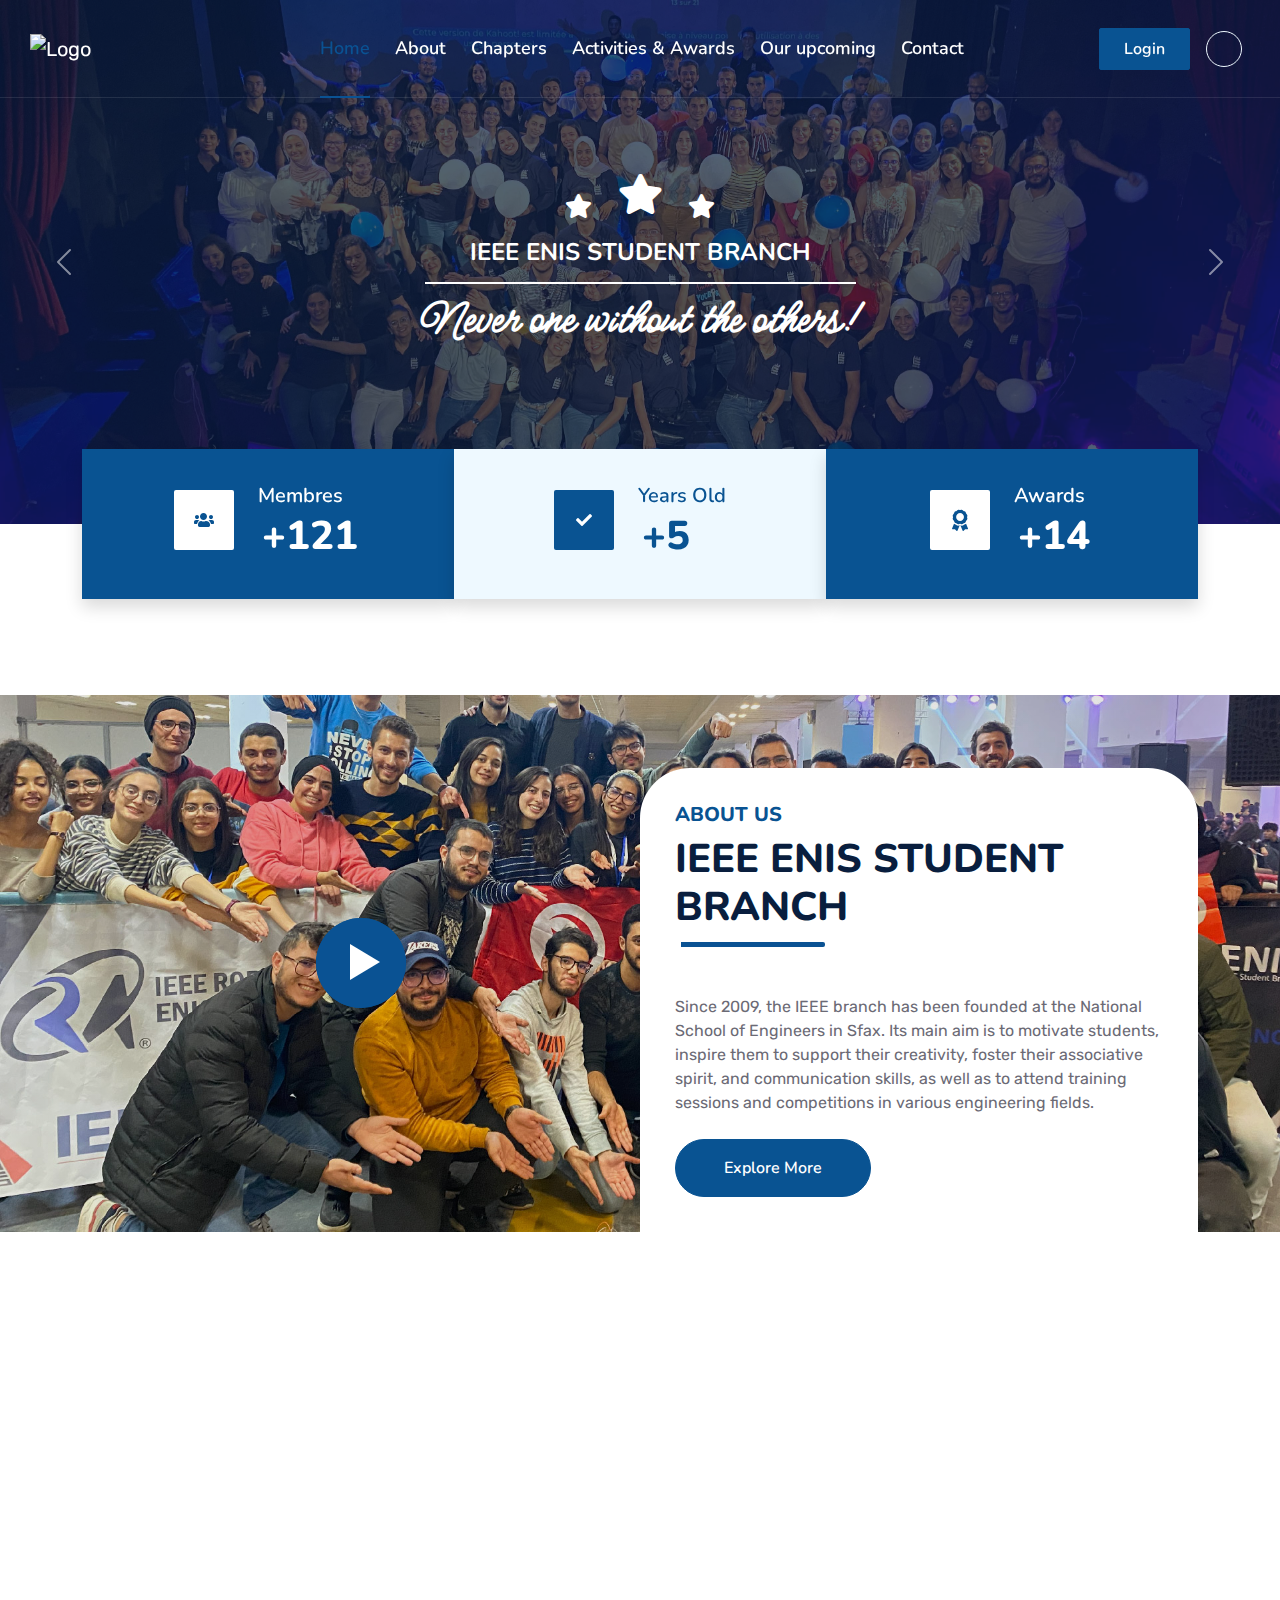
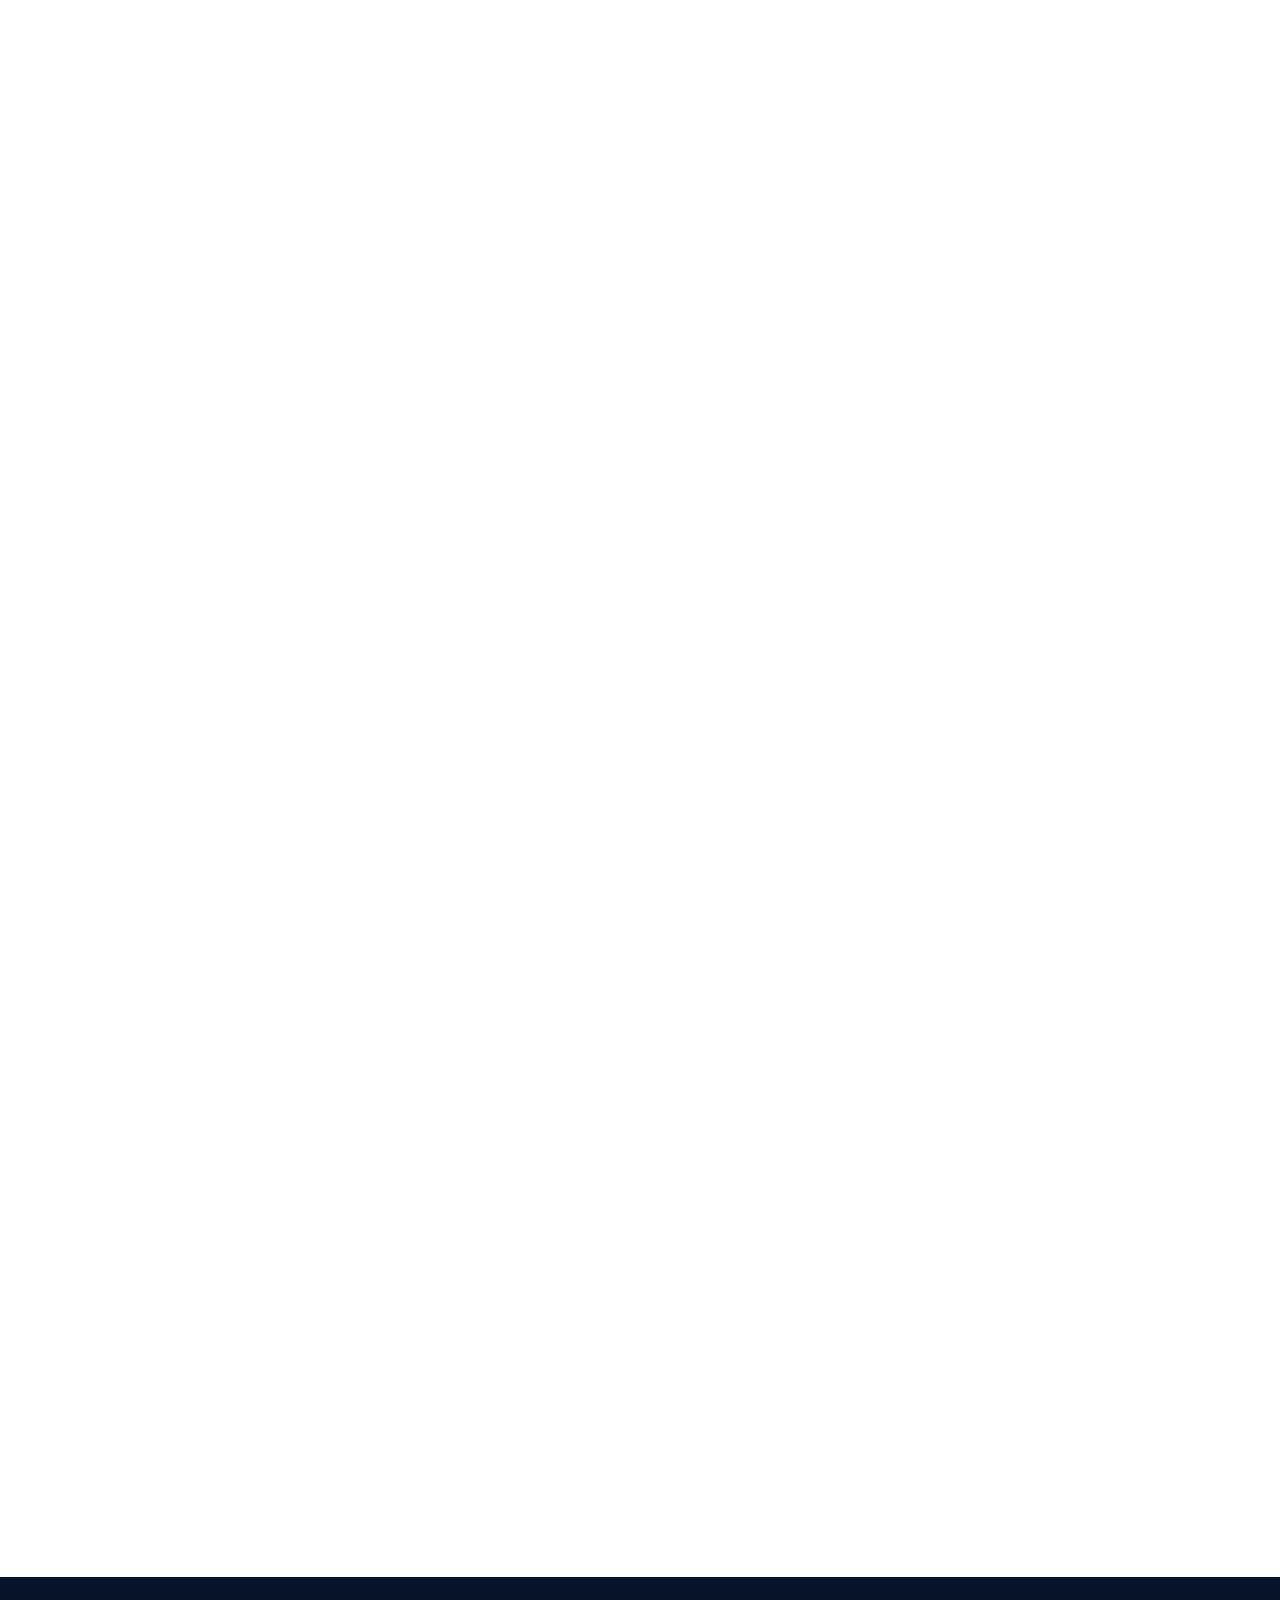
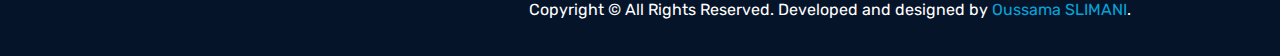
==== commit d58c1868: "update march v2 -- home" ====
--- a/index.html
+++ b/index.html
@@ -4,8 +4,15 @@
     <meta charset="utf-8" />
     <title>IEEE ENIS Student Branch</title>
     <meta content="width=device-width, initial-scale=1.0" name="viewport" />
-    <meta content="Free HTML Templates" name="keywords" />
-    <meta content="Free HTML Templates" name="description" />
+    <meta
+      content="IEEE, ieee enis, National School of Engineers in Sfax, engineering, creativity, association, communication, training, competitions"
+      name="keywords"
+    />
+
+    <meta
+      content="Established in 2009, the IEEE branch at the National School of Engineers in Sfax fosters student motivation, creativity, association, and communication skills. It offers training sessions and competitions across various engineering disciplines."
+      name="description"
+    />
 
     <!-- Favicon -->
     <link href="img/favicon.png" rel="icon" />
@@ -15,6 +22,10 @@
     <link rel="preconnect" href="https://fonts.gstatic.com" crossorigin />
     <link
       href="https://fonts.googleapis.com/css2?family=Nunito:wght@400;600;700;800&family=Rubik:wght@400;500;600;700&display=swap"
+      rel="stylesheet"
+    />
+    <link
+      href="https://fonts.googleapis.com/css2?family=Meow+Script&display=swap"
       rel="stylesheet"
     />
 
@@ -49,21 +60,23 @@
     </div>
     <!-- Spinner End -->
 
-    <!-- Navbar & Carousel Start -->
+    <!-- ==================== WEBSITE CONTENT START ==================== -->
+
+    <!-- ==========  Navbar Start ========== -->
     <div class="container-fluid position-relative p-0">
       <nav class="navbar navbar-expand-lg navbar-dark py-3 py-lg-0">
         <a href="index.html" class="navbar-brand p-0">
           <img
             id="main"
-            src="img/Logos/LOGO-white-03.png"
+            src="img/Logo/enis-sb-light.png"
             alt="Logo"
-            style="width: 255px; height: 40px"
+            style="height: 42px"
           />
           <img
             id="second"
-            src="img/Logos/LOGO-03.png"
+            src="img/Logo/enis-sb.png"
             alt="logo-white"
-            style="width: 255px; height: 40px; display: none"
+            style="height: 42px; display: none"
           />
         </a>
         <button
@@ -74,6 +87,8 @@
         >
           <span class="fa fa-bars"></span>
         </button>
+
+        <!-- links -->
         <div class="collapse navbar-collapse" id="navbarCollapse">
           <div class="navbar-nav ms-auto py-0">
             <a href="index.html" class="nav-item nav-link active">Home</a>
@@ -85,93 +100,109 @@
             <a href="upcoming.html" class="nav-item nav-link">Our upcoming</a>
             <a href="contact.html" class="nav-item nav-link">Contact</a>
           </div>
+
           <div class="col-lg-3 text-center text-lg-end">
-            <div class="d-inline-flex align-items-center" style="height: 100px">
-              <a
-                class="btn btn-outline-light btn-square rounded-circle me-2"
-                href="https://www.facebook.com/IEEE.ENIS.SB"
-                target="_blank"
-                ><i class="fab fa-facebook fw-normal"></i
-              ></a>
-              <a
-                class="btn btn-outline-light btn-square rounded-circle me-2"
-                href="https://www.instagram.com/ieeeenisstudentbranch/"
-                target="_blank"
-                ><i class="fab fa-instagram fw-normal"></i
-              ></a>
-              <a
-                class="btn btn-outline-light btn-square rounded-circle me-2"
-                href="https://www.linkedin.com/company/ieee-enis-student-branch-tunisia-section/mycompany/"
-                target="_blank"
-                ><i class="fab fa-linkedin-in fw-normal"></i
-              ></a>
+            <div class="d-inline-flex align-items-center">
+              <!-- Login Button -->
+              <button href="#" class="btn btn-primary py-2 px-4 m-3">
+                Login
+              </button>
+              <!-- Dark Mode Toggle Button -->
+              <button
+                id="darkModeToggleBtn"
+                onclick="toggleDarkMode()"
+                class="btn btn-outline-light btn-square rounded-circle me-2 dark-mode-toggle"
+              >
+                <i id="darkModeIcon" class="fas"></i>
+              </button>
             </div>
           </div>
         </div>
       </nav>
+    </div>
+    <!-- ==========  Navbar End ========== -->
+
+    <!-- ========== Carousel Start -->
+    <section>
       <div
         id="header-carousel"
-        class="carousel slide carousel-fade"
+        class="carousel carousel-fade"
         data-bs-ride="carousel"
       >
         <div class="carousel-inner">
           <div class="carousel-item active">
-            <img class="w-100" src="img/carousel/carousel-1.jpg" alt="Image" />
+            <img
+              class="w-100 animated fadeIn"
+              src="img/carousel/carousel-4.jpg"
+              alt="Image"
+            />
             <div
               class="carousel-caption d-flex flex-column align-items-center justify-content-center"
             >
               <div class="p-3" style="max-width: 900px">
-                <h5 class="text-white text-uppercase mb-3 animated slideInDown">
+                <div class="stars-container animated slideInDown">
+                  <i class="fa fa-star small-star"></i>
+                  <i class="fa fa-star big-star"></i>
+                  <i class="fa fa-star small-star"></i>
+                </div>
+
+                <h4 class="text-white text-uppercase mb-3 animated slideInDown">
                   IEEE ENIS Student Branch
+                </h4>
+                <div class="border border-white m-2 animated slideInDown"></div>
+                <h5 class="display-5 text-white mb-md-4 animated zoomIn">
+                  Never one without the others!
                 </h5>
-                <h1 class="display-2 text-white mb-md-4 animated zoomIn">
-                  Pioneering progress with unity and innovation.
-                </h1>
-                <a
-                  href="#more"
-                  class="btn btn-primary py-md-3 px-md-5 me-3 animated slideInLeft"
-                  >Explore More</a
-                >
               </div>
             </div>
           </div>
           <div class="carousel-item">
-            <img class="w-100" src="img/carousel/carousel-2.jpg" alt="Image" />
+            <img
+              class="w-100 animated fadeIn"
+              src="img/carousel/carousel-5.jpg"
+              alt="Image"
+            />
             <div
               class="carousel-caption d-flex flex-column align-items-center justify-content-center"
             >
               <div class="p-3" style="max-width: 900px">
-                <h5 class="text-white text-uppercase mb-3 animated slideInDown">
+                <div class="stars-container animated slideInDown">
+                  <i class="fa fa-star small-star"></i>
+                  <i class="fa fa-star big-star"></i>
+                  <i class="fa fa-star small-star"></i>
+                </div>
+                <h4 class="text-white text-uppercase mb-3 animated slideInDown">
                   IEEE ENIS Student Branch
+                </h4>
+                <div class="border border-white m-2 animated slideInDown"></div>
+                <h5 class="display-5 text-white mb-md-4 animated zoomIn">
+                  Bridging minds for a brighter future!
                 </h5>
-                <h1 class="display-2 text-white mb-md-4 animated zoomIn">
-                  Bridging minds for a brighter future.
-                </h1>
-                <a
-                  href="#more"
-                  class="btn btn-primary py-md-3 px-md-5 me-3 animated slideInLeft"
-                  >Explore More</a
-                >
               </div>
             </div>
           </div>
           <div class="carousel-item">
-            <img class="w-100" src="img/carousel/carousel-3.jpg" alt="Image" />
+            <img
+              class="w-100 animated fadeIn"
+              src="img/carousel/carousel-6.jpg"
+              alt="Image"
+            />
             <div
               class="carousel-caption d-flex flex-column align-items-center justify-content-center"
             >
               <div class="p-3" style="max-width: 900px">
-                <h5 class="text-white text-uppercase mb-3 animated slideInDown">
+                <div class="stars-container animated slideInDown">
+                  <i class="fa fa-star small-star"></i>
+                  <i class="fa fa-star big-star"></i>
+                  <i class="fa fa-star small-star"></i>
+                </div>
+                <h4 class="text-white text-uppercase mb-3 animated slideInDown">
                   IEEE ENIS Student Branch
+                </h4>
+                <div class="border border-white m-2 animated slideInDown"></div>
+                <h5 class="display-5 text-white mb-md-4 animated zoomIn">
+                  We don't dream it. We engineer it!
                 </h5>
-                <h1 class="display-2 text-white mb-md-4 animated zoomIn">
-                  Nurturing technology, fostering togetherness.
-                </h1>
-                <a
-                  href="#more"
-                  class="btn btn-primary py-md-3 px-md-5 me-3 animated slideInLeft"
-                  >Explore More</a
-                >
               </div>
             </div>
           </div>
@@ -195,12 +226,10 @@
           <span class="visually-hidden">Next</span>
         </button>
       </div>
-    </div>
-    <!-- Navbar & Carousel End -->
-
-    <div id="more"></div>
-
-    <!-- Facts Start -->
+    </section>
+    <!-- ========== Carousel End ========== -->
+
+    <!-- ========== Facts Start ========== -->
     <div class="container-fluid facts py-5 pt-lg-0">
       <div class="container py-5 pt-lg-0">
         <div class="row gx-0">
@@ -219,7 +248,7 @@
                 <h5 class="text-white mb-0">Membres</h5>
                 <div class="d-flex p-1">
                   <h1 class="text-white mb-0">+</h1>
-                  <h1 class="text-white mb-0" data-toggle="counter-up">200</h1>
+                  <h1 class="text-white mb-0" data-toggle="counter-up">350</h1>
                 </div>
               </div>
             </div>
@@ -236,8 +265,11 @@
                 <i class="fa fa-check text-white"></i>
               </div>
               <div class="ps-4">
-                <h5 class="text-primary mb-0">Chapters</h5>
-                <h1 class="mb-0" data-toggle="counter-up">9</h1>
+                <h5 class="text-primary mb-0">Years Old</h5>
+                <div class="d-flex p-1">
+                  <h1 class="text-primary mb-0">+</h1>
+                  <h1 class="text-primary mb-0" data-toggle="counter-up">14</h1>
+                </div>
               </div>
             </div>
           </div>
@@ -253,17 +285,20 @@
                 <i class="fa fa-award fa-lg text-primary"></i>
               </div>
               <div class="ps-4">
-                <h5 class="text-white mb-0">Win Awards</h5>
-                <h1 class="text-white mb-0" data-toggle="counter-up">8</h1>
-              </div>
-            </div>
-          </div>
-        </div>
-      </div>
-    </div>
-    <!-- Facts Start -->
-
-    <!-- About Start -->
+                <h5 class="text-white mb-0">Awards</h5>
+                <div class="d-flex p-1">
+                  <h1 class="text-white mb-0">+</h1>
+                  <h1 class="text-white mb-0" data-toggle="counter-up">40</h1>
+                </div>
+              </div>
+            </div>
+          </div>
+        </div>
+      </div>
+    </div>
+    <!-- ========== Facts End ========== -->
+
+    <!-- ========== About Start ========== -->
     <div class="container-xxl about">
       <div class="container">
         <div class="row g-0">
@@ -347,10 +382,10 @@
         </div>
       </div>
     </div>
-    <!-- About End -->
-
-    <!-- Chapter start -->
-    <div class="container pt-5" data-aos="fade-up">
+    <!-- ==========About End ========== -->
+
+    <!-- ========== Chapter Start ========== -->
+    <div class="container-fluid py-5 wow fadeInUp" data-wow-delay="0.1s">
       <div
         class="section-title text-center position-relative pb-3 mb-4 mx-auto"
         style="max-width: 600px"
@@ -358,81 +393,46 @@
         <h5 class="fw-bold text-primary text-uppercase">Chapters</h5>
         <h1 class="mb-0">IEEE ENIS SB Chapters</h1>
       </div>
-      <div
-        class="row row-cols-1 row-cols-sm-2 row-cols-md-3 row-cols-lg-4 g-4 pb-5 wow fadeInUp"
-        data-wow-delay="0.1s"
-      >
-        <div class="col d-flex align-items-center">
-          <div class="supporter-logo">
-            <img src="img/Logos/cs.png" class="img-fluid" alt="" />
-          </div>
-        </div>
-        <div class="col d-flex align-items-center">
-          <div class="supporter-logo">
-            <img src="img/Logos/ias.png" class="img-fluid" alt="" />
-          </div>
-        </div>
-        <div class="col d-flex align-items-center">
-          <div class="supporter-logo">
-            <img src="img/Logos/cis.png" class="img-fluid" alt="" />
-          </div>
-        </div>
-        <div class="col d-flex align-items-center">
-          <div class="supporter-logo wie-logo">
-            <img
-              src="img/Logos/wie.png"
-              class="img-fluid"
-              alt=""
-              style="width: 60%"
-            />
-          </div>
-        </div>
-        <div class="col d-flex align-items-center">
-          <div class="supporter-logo">
-            <img
-              src="img/Logos/emb.png"
-              class="img-fluid"
-              alt=""
-              style="width: 80%"
-            />
-          </div>
-        </div>
-        <div class="col d-flex align-items-center">
-          <div class="supporter-logo">
-            <img
-              src="img/Logos/pes.png"
-              class="img-fluid"
-              alt=""
-              style="width: 80%"
-            />
-          </div>
-        </div>
-        <div class="col d-flex align-items-center">
-          <div class="supporter-logo">
-            <img src="img/Logos/sscs.png" class="img-fluid" alt="" />
-          </div>
-        </div>
-        <div class="col d-flex align-items-center">
-          <div class="supporter-logo">
-            <img src="img/Logos/aess.png" class="img-fluid" alt="" />
-          </div>
-        </div>
-        <div class="col d-flex align-items-center">
-          <div class="supporter-logo">
-            <img src="img/Logos/ras.png" class="img-fluid" alt="" />
-          </div>
-        </div>
-        <div class="col d-flex align-items-center cyber-logo">
-          <div class="supporter-logo">
-            <img src="img/Logos/cyber.png" class="img-fluid p-5" alt="" />
-          </div>
-        </div>
-      </div>
-    </div>
-    <!-- Chapter end -->
-
-    <div id="register"></div>
-    <!-- Register Start -->
+      <div class="container py-5 mb-5">
+        <div class="bg-white">
+          <div class="owl-carousel chapters-carousel">
+            <div class="chapters-logo">
+              <img src="img/logo/cs.png" class="img-fluid" alt="" />
+            </div>
+            <div class="chapters-logo">
+              <img src="img/logo/ias.png" class="img-fluid" alt="" />
+            </div>
+            <div class="chapters-logo">
+              <img src="img/logo/ras.png" class="img-fluid" alt="" />
+            </div>
+            <div class="chapters-logo">
+              <img src="img/logo/wie.png" class="img-fluid" alt="" />
+            </div>
+            <div class="chapters-logo">
+              <img src="img/logo/aess.png" class="img-fluid" alt="" />
+            </div>
+            <div class="chapters-logo">
+              <img src="img/logo/cis.png" class="img-fluid" alt="" />
+            </div>
+            <div class="chapters-logo">
+              <img src="img/logo/cyber.png" class="img-fluid" alt="" />
+            </div>
+            <div class="chapters-logo">
+              <img src="img/logo/emb.png" class="img-fluid" alt="" />
+            </div>
+            <div class="chapters-logo">
+              <img src="img/logo/pes.png" class="img-fluid" alt="" />
+            </div>
+            <div class="chapters-logo">
+              <img src="img/logo/sscs.png" class="img-fluid" alt="" />
+            </div>
+          </div>
+        </div>
+      </div>
+    </div>
+    <!-- ========== Chapter End ==========-->
+
+    <!-- ========== Register Start  ==========-->
     <div class="container-fluid bg-light wow fadeInUp" data-wow-delay="0.1s">
       <div class="container py-5">
         <div class="row g-5 justify-content-center">
@@ -468,9 +468,9 @@
         </div>
       </div>
     </div>
-    <!-- Register End -->
-
-    <!-- Testimonial Start -->
+    <!-- ========== Register End  ==========-->
+
+    <!-- ========== Testimonial Start  ==========-->
     <div class="container-fluid py-5 wow fadeInUp" data-wow-delay="0.1s">
       <div class="container py-5">
         <div
@@ -485,87 +485,126 @@
           data-wow-delay="0.6s"
         >
           <div class="testimonial-item bg-light my-4">
-            <div class="d-flex align-items-center border-bottom pt-5 pb-4 px-5">
+            <div class="d-flex align-items-center border-bottom pt-3 pb-2 px-3">
               <img
                 class="img-fluid rounded"
                 src="img/testimonial/testimonial-1.jpg"
                 style="width: 60px; height: 60px"
               />
               <div class="ps-4">
-                <h4 class="text-primary mb-1">Dhiaa Mejdi</h4>
+                <h5 class="text-primary mb-1">Dhiaa Mejdi</h5>
                 <small class="text-uppercase"
                   >Deep Learning Engineer and Ex SB Chairman</small
                 >
               </div>
             </div>
-            <div class="pt-4 pb-5 px-5">
+            <div class="pt-3 pb-4 px-3">
               Dolor et eos labore, stet justo sed est sed. Diam sed sed dolor
               stet amet eirmod eos labore diam
             </div>
           </div>
           <div class="testimonial-item bg-light my-4">
-            <div class="d-flex align-items-center border-bottom pt-5 pb-4 px-5">
+            <div class="d-flex align-items-center border-bottom pt-3 pb-2 px-3">
+              <img
+                class="img-fluid rounded"
+                src="img/testimonial/testimonial-2.jpg"
+                style="width: 60px; height: 60px"
+              />
+              <div class="ps-4">
+                <h5 class="text-primary mb-1">Bilel Djemel</h5>
+                <small class="text-uppercase"
+                  >ML Engineer and Ex SB Chairman</small
+                >
+              </div>
+            </div>
+            <div class="pt-3 pb-4 px-3">
+              Dolor et eos labore, stet justo sed est sed. Diam sed sed dolor
+              stet amet eirmod eos labore diam
+            </div>
+          </div>
+          <div class="testimonial-item bg-light my-4">
+            <div class="d-flex align-items-center border-bottom pt-3 pb-2 px-3">
               <img
                 class="img-fluid rounded"
                 src="img/testimonial/testimonial-3.jpg"
                 style="width: 60px; height: 60px"
               />
               <div class="ps-4">
-                <h4 class="text-primary mb-1">Bilel Djemel</h4>
+                <h5 class="text-primary mb-1">Kadhem Belghuith</h5>
                 <small class="text-uppercase"
-                  >Computer Science Student and Current SB Chairman</small
-                >
-              </div>
-            </div>
-            <div class="pt-4 pb-5 px-5">
+                  >Data Engineer and Ex SB Chairman</small
+                >
+              </div>
+            </div>
+            <div class="pt-3 pb-4 px-3">
               Dolor et eos labore, stet justo sed est sed. Diam sed sed dolor
               stet amet eirmod eos labore diam
             </div>
           </div>
           <div class="testimonial-item bg-light my-4">
-            <div class="d-flex align-items-center border-bottom pt-5 pb-4 px-5">
-              <img
-                class="img-fluid rounded"
-                src="img/testimonial/testimonial-2.jpg"
-                style="width: 60px; height: 60px"
-              />
-              <div class="ps-4">
-                <h4 class="text-primary mb-1">Kadhem Belghuith</h4>
-                <small class="text-uppercase"
-                  >Data Engineer and Ex SB Chairman</small
-                >
-              </div>
-            </div>
-            <div class="pt-4 pb-5 px-5">
-              Dolor et eos labore, stet justo sed est sed. Diam sed sed dolor
-              stet amet eirmod eos labore diam
-            </div>
-          </div>
-          <div class="testimonial-item bg-light my-4">
-            <div class="d-flex align-items-center border-bottom pt-5 pb-4 px-5">
+            <div class="d-flex align-items-center border-bottom pt-3 pb-2 px-3">
               <img
                 class="img-fluid rounded"
                 src="img/testimonial/testimonial-4.jpg"
                 style="width: 60px; height: 60px"
               />
               <div class="ps-4">
-                <h4 class="text-primary mb-1">Chaima Abdelkefi</h4>
+                <h5 class="text-primary mb-1">Chaima Abdelkefi</h5>
                 <small class="text-uppercase"
                   >Data Engineer and Ex SB Vice-chairwomen</small
                 >
               </div>
             </div>
-            <div class="pt-4 pb-5 px-5">
+            <div class="pt-3 pb-4 px-3">
               Dolor et eos labore, stet justo sed est sed. Diam sed sed dolor
               stet amet eirmod eos labore diam
             </div>
           </div>
-        </div>
-      </div>
-    </div>
-    <!-- Testimonial End -->
-
-    <!-- Footer Start -->
+          <div class="testimonial-item bg-light my-4">
+            <div class="d-flex align-items-center border-bottom pt-3 pb-2 px-3">
+              <img
+                class="img-fluid rounded"
+                src="img/testimonial/testimonial-5.jpg"
+                style="width: 60px; height: 60px"
+              />
+              <div class="ps-4">
+                <h5 class="text-primary mb-1">Mahdi Bradai</h5>
+                <small class="text-uppercase"
+                  >Computer Science Student and Current SB Chairman</small
+                >
+              </div>
+            </div>
+            <div class="pt-3 pb-4 px-3">
+              Dolor et eos labore, stet justo sed est sed. Diam sed sed dolor
+              stet amet eirmod eos labore diam
+            </div>
+          </div>
+          <div class="testimonial-item bg-light my-4">
+            <div class="d-flex align-items-center border-bottom pt-3 pb-2 px-3">
+              <img
+                class="img-fluid rounded"
+                src="img/testimonial/testimonial-6.jpg"
+                style="width: 60px; height: 60px"
+              />
+              <div class="ps-4">
+                <h5 class="text-primary mb-1">Siwar Gouirah</h5>
+                <small class="text-uppercase"
+                  >Computer Science Student and Current SB
+                  Vice-chairwomen</small
+                >
+              </div>
+            </div>
+            <div class="pt-3 pb-4 px-3">
+              Dolor et eos labore, stet justo sed est sed. Diam sed sed dolor
+              stet amet eirmod eos labore diam
+            </div>
+          </div>
+        </div>
+      </div>
+    </div>
+    <!-- ========== Testimonial End ========== -->
+
+    <!-- ========== Footer Start ========== -->
     <div
       class="container-fluid bg-dark text-light mt-5 wow fadeInUp"
       data-wow-delay="0.1s"
@@ -578,9 +617,9 @@
             >
               <a href="index.html" class="navbar-brand">
                 <img
-                  src="img/Logos/LOGO-white-03.png"
+                  src="img/Logo/enis-sb-light.png"
                   alt="logo-white"
-                  style="width: 255px"
+                  style="width: 150px"
                 />
               </a>
               <p class="mt-3 mb-4">
@@ -664,7 +703,7 @@
                 <div
                   class="section-title section-title-sm position-relative pb-3 mb-4"
                 >
-                  <h3 class="text-light mb-0">Popular Links</h3>
+                  <h3 class="text-light mb-0">Other Links</h3>
                 </div>
                 <div
                   class="link-animated d-flex flex-column justify-content-start"
@@ -693,7 +732,7 @@
               style="height: 75px"
             >
               <p class="px-2">
-                Copyright &copy; All Rights Reserved. Designed by
+                Copyright &copy; All Rights Reserved. Developed and designed by
                 <a
                   href="https://www.linkedin.com/in/oussama-slimani/"
                   target="_blank"
@@ -705,7 +744,9 @@
         </div>
       </div>
     </div>
-    <!-- Footer End -->
+    <!-- ========== Footer End ========== -->
+
+    <!-- ==================== WEBSITE CONTENT END ==================== -->
 
     <!-- Back to Top -->
     <a
--- a/css/style.css
+++ b/css/style.css
@@ -1,12 +1,12 @@
-/********** Template CSS **********/
+/*=============== Template CSS ===============*/
 :root {
-  --primary: #095392;
-  --secondary: #34ad54;
+  --primary: #0a5293;
+  --secondary: #267cbd;
   --light: #eef9ff;
   --dark: #091e3e;
 }
 
-/*** Spinner ***/
+/* =============== Spinner =============== */
 .spinner {
   width: 40px;
   height: 40px;
@@ -56,7 +56,14 @@
   opacity: 1;
 }
 
-/*** Heading ***/
+/* =============== Dark mode styles =============== */
+.dark-mode {
+  background-color: var(--dark);
+  color: #ffffff;
+  transition: background-color 0.5s ease, color 0.5s ease;
+}
+
+/*=============== Heading ===============*/
 h1,
 h2,
 .fw-bold {
@@ -75,7 +82,7 @@
   font-weight: 600 !important;
 }
 
-/*** Button ***/
+/*=============== Button ===============*/
 .btn {
   font-family: "Nunito", sans-serif;
   font-weight: 600;
@@ -121,11 +128,12 @@
   font-weight: normal;
 }
 
-/*** Navbar ***/
+/*=============== Navbar ===============*/
 .navbar {
-  padding-left: 20px;
-  padding-right: 25px;
-}
+  padding-left: 30px;
+  padding-right: 30px;
+}
+
 .navbar-dark .navbar-nav .nav-link {
   font-family: "Nunito", sans-serif;
   position: relative;
@@ -145,16 +153,12 @@
 
 .navbar-dark .navbar-nav .nav-link:hover,
 .navbar-dark .navbar-nav .nav-link.active {
-  color: #1672b7;
-}
-
-.navbar-dark .navbar-brand h1 {
-  color: #ffffff;
+  color: var(--primary);
 }
 
 .navbar-dark .navbar-toggler {
-  color: var(--primary) !important;
-  border-color: var(--primary) !important;
+  color: var(--secondary) !important;
+  border-color: var(--secondary) !important;
 }
 
 @media (max-width: 991.98px) {
@@ -173,10 +177,6 @@
   }
   .navbar-dark .navbar-nav .nav-link:first-child {
     margin-top: 20px;
-  }
-
-  .navbar-dark .navbar-brand img {
-    max-width: 180px;
   }
 }
 
@@ -217,7 +217,7 @@
   }
 }
 
-/*** Carousel ***/
+/*=============== Carousel =============== */
 .carousel-caption {
   top: 0;
   left: 0;
@@ -227,9 +227,13 @@
   z-index: 1;
 }
 
+.carousel-caption h5 {
+  font-family: "Meow Script", cursive;
+}
+
 @media (max-width: 576px) {
   .carousel-item {
-    min-height: 400px;
+    min-height: 500px;
   }
   .carousel-item img {
     position: absolute;
@@ -237,15 +241,6 @@
     height: 100%;
     object-fit: cover;
   }
-  .carousel-caption h5 {
-    font-size: 18px;
-    font-weight: 500 !important;
-  }
-
-  .carousel-caption h1 {
-    font-size: 35px;
-    font-weight: 600 !important;
-  }
 }
 
 .carousel-control-prev,
@@ -255,292 +250,11 @@
 
 .carousel-control-prev-icon,
 .carousel-control-next-icon {
-  width: 3rem;
-  height: 3rem;
-}
-
-/*** Section Title ***/
-.section-title::before {
-  position: absolute;
-  content: "";
-  width: 150px;
-  height: 5px;
-  left: 0;
-  bottom: 0;
-  background: var(--primary);
-  border-radius: 2px;
-}
-
-.section-title.text-center::before {
-  left: 50%;
-  margin-left: -75px;
-}
-
-.section-title.section-title-sm::before {
-  width: 90px;
-  height: 3px;
-}
-
-.section-title::after {
-  position: absolute;
-  content: "";
-  width: 6px;
-  height: 5px;
-  bottom: 0px;
-  background: #ffffff;
-  -webkit-animation: section-title-run 5s infinite linear;
-  animation: section-title-run 5s infinite linear;
-}
-
-.section-title.section-title-sm::after {
-  width: 4px;
-  height: 3px;
-}
-
-.section-title.text-center::after {
-  -webkit-animation: section-title-run-center 5s infinite linear;
-  animation: section-title-run-center 5s infinite linear;
-}
-
-.section-title.section-title-sm::after {
-  -webkit-animation: section-title-run-sm 5s infinite linear;
-  animation: section-title-run-sm 5s infinite linear;
-}
-
-@-webkit-keyframes section-title-run {
-  0% {
-    left: 0;
-  }
-  50% {
-    left: 145px;
-  }
-  100% {
-    left: 0;
-  }
-}
-
-@-webkit-keyframes section-title-run-center {
-  0% {
-    left: 50%;
-    margin-left: -75px;
-  }
-  50% {
-    left: 50%;
-    margin-left: 45px;
-  }
-  100% {
-    left: 50%;
-    margin-left: -75px;
-  }
-}
-
-@-webkit-keyframes section-title-run-sm {
-  0% {
-    left: 0;
-  }
-  50% {
-    left: 85px;
-  }
-  100% {
-    left: 0;
-  }
-}
-
-/*** Testimonial ***/
-.testimonial-carousel .owl-dots {
-  margin-top: 15px;
-  display: flex;
-  align-items: flex-end;
-  justify-content: center;
-}
-
-.testimonial-carousel .owl-dot {
-  position: relative;
-  display: inline-block;
-  margin: 0 5px;
-  width: 15px;
-  height: 15px;
-  background: #dddddd;
-  border-radius: 2px;
-  transition: 0.5s;
-}
-
-.testimonial-carousel .owl-dot.active {
-  width: 30px;
-  background: var(--primary);
-}
-
-.testimonial-carousel .owl-item.center {
-  position: relative;
-  z-index: 1;
-}
-
-.testimonial-carousel .owl-item .testimonial-item {
-  transition: 0.5s;
-}
-
-.testimonial-carousel .owl-item.center .testimonial-item {
-  background: #ffffff !important;
-  box-shadow: 0 0 30px #dddddd;
-}
-
-/*** Team ***/
-.team-item {
-  transition: 0.5s;
-}
-
-.team-social {
-  position: absolute;
-  width: 100%;
-  height: 100%;
-  top: 0;
-  left: 0;
-  display: flex;
-  align-items: center;
-  justify-content: center;
-  transition: 0.5s;
-}
-
-.team-social a.btn {
-  position: relative;
-  margin: 0 3px;
-  margin-top: 100px;
-  opacity: 0;
-}
-
-.team-item:hover {
-  box-shadow: 0 0 30px #dddddd;
-}
-
-.team-item:hover .team-social {
-  background: rgba(9, 30, 62, 0.7);
-}
-
-.team-item:hover .team-social a.btn:first-child {
-  opacity: 1;
-  margin-top: 0;
-  transition: 0.3s 0s;
-}
-
-.team-item:hover .team-social a.btn:nth-child(2) {
-  opacity: 1;
-  margin-top: 0;
-  transition: 0.3s 0.05s;
-}
-
-.team-item:hover .team-social a.btn:nth-child(3) {
-  opacity: 1;
-  margin-top: 0;
-  transition: 0.3s 0.1s;
-}
-
-.team-item:hover .team-social a.btn:nth-child(4) {
-  opacity: 1;
-  margin-top: 0;
-  transition: 0.3s 0.15s;
-}
-
-.team-item .team-img img,
-.blog-item .blog-img img {
-  transition: 0.5s;
-}
-
-.team-item:hover .team-img img,
-.blog-item:hover .blog-img img {
-  transform: scale(1.15);
-}
-
-/*** Miscellaneous ***/
-@media (min-width: 991.98px) {
-  .facts {
-    position: relative;
-    margin-top: -75px;
-    z-index: 1;
-  }
-}
-
-.back-to-top {
-  position: fixed;
-  display: none;
-  right: 45px;
-  bottom: 45px;
-  z-index: 99;
-}
-
-.bg-header {
-  background: linear-gradient(rgba(9, 30, 62, 0.7), rgba(9, 30, 62, 0.7)),
-    url(../img/header.jpg) center center no-repeat;
-  background-size: cover;
-}
-
-.link-animated a {
-  transition: 0.5s;
-}
-
-.link-animated a:hover {
-  padding-left: 10px;
-}
-
-@media (min-width: 767.98px) {
-  .footer-about {
-    margin-bottom: -75px;
-  }
-}
-
-/*** Service2 ***/
-.service-item {
-  box-shadow: 0 0 45px rgba(0, 0, 0, 0.06);
-}
-
-/*--------------------------------------------------------------
-# Services
---------------------------------------------------------------*/
-.services .service-box-container {
-  box-shadow: 0px 0 30px rgba(1, 41, 112, 0.08);
-  transition: 0.3s;
-}
-.services .service-box {
-  height: 100%;
-  padding: 20px;
-
-  border-radius: 5px;
-}
-
-.services .service-box h3 {
-  color: #444444;
-  font-weight: 700;
-}
-
-.services .service-box.blue {
-  border-bottom: 6px solid #4988bf;
-}
-.services .service-box.blue-2 {
-  border-bottom: 6px solid #16607d;
-}
-.services .service-box.orange {
-  border-bottom: 6px solid #f9a31a;
-}
-.services .service-box.green {
-  border-bottom: 6px solid #147346;
-}
-.services .service-box.green-2 {
-  border-bottom: 6px solid #7eb23a;
-}
-.services .service-box.red {
-  border-bottom: 6px solid #8c2a3c;
-}
-.services .service-box.purple {
-  border-bottom: 6px solid #471347;
-}
-.services .service-box.red-2 {
-  border-bottom: 6px solid #d93b48;
-}
-
-.services .service-box-container:hover {
-  transform: scale(1.01);
-}
-
-/*** About ***/
+  width: 2rem;
+  height: 2rem;
+}
+
+/*=============== About ===============*/
 
 .about {
   background: linear-gradient(rgba(0, 0, 0, 0.1), rgba(0, 0, 0, 0.1)),
@@ -651,8 +365,322 @@
   }
   .body-about-us {
     padding: 25px;
-    margin: 0px;
-  }
+    margin: -20px;
+  }
+}
+
+/*=============== Chapters ===============*/
+.chapters-carousel .owl-dots {
+  margin-top: 15px;
+  display: flex;
+  align-items: flex-end;
+  justify-content: center;
+}
+
+.chapters-carousel .owl-dot {
+  position: relative;
+  display: inline-block;
+  margin: 0 5px;
+  width: 10px;
+  height: 10px;
+  background: #dddddd;
+  border-radius: 10px;
+  transition: 0.5s;
+}
+
+.chapters-carousel .owl-dot.active {
+  background: var(--primary);
+}
+
+.chapters-logo {
+  display: flex;
+  justify-content: center;
+  align-items: center;
+  border: 1px solid #eee;
+  overflow: hidden;
+  background: #fff;
+  height: 120px;
+}
+
+/*=============== Testimonial ===============*/
+.testimonial-carousel .owl-dots {
+  margin-top: 15px;
+  display: flex;
+  align-items: flex-end;
+  justify-content: center;
+}
+
+.testimonial-carousel .owl-dot {
+  position: relative;
+  display: inline-block;
+  margin: 0 5px;
+  width: 15px;
+  height: 15px;
+  background: #dddddd;
+  border-radius: 2px;
+  transition: 0.5s;
+}
+
+.testimonial-carousel .owl-dot.active {
+  width: 30px;
+  background: var(--primary);
+}
+
+.testimonial-carousel .owl-item.center {
+  position: relative;
+  z-index: 1;
+}
+
+.testimonial-carousel .owl-item .testimonial-item {
+  transition: 0.5s;
+}
+
+.testimonial-carousel .owl-item.center .testimonial-item {
+  background: #ffffff !important;
+  box-shadow: 0 0 30px #dddddd;
+}
+
+/*** Section Title ***/
+.section-title::before {
+  position: absolute;
+  content: "";
+  width: 150px;
+  height: 5px;
+  left: 0;
+  bottom: 0;
+  background: var(--primary);
+  border-radius: 2px;
+}
+
+.section-title.text-center::before {
+  left: 50%;
+  margin-left: -75px;
+}
+
+.section-title.section-title-sm::before {
+  width: 90px;
+  height: 3px;
+}
+
+.section-title::after {
+  position: absolute;
+  content: "";
+  width: 6px;
+  height: 5px;
+  bottom: 0px;
+  background: #ffffff;
+  -webkit-animation: section-title-run 5s infinite linear;
+  animation: section-title-run 5s infinite linear;
+}
+
+.section-title.section-title-sm::after {
+  width: 4px;
+  height: 3px;
+}
+
+.section-title.text-center::after {
+  -webkit-animation: section-title-run-center 5s infinite linear;
+  animation: section-title-run-center 5s infinite linear;
+}
+
+.section-title.section-title-sm::after {
+  -webkit-animation: section-title-run-sm 5s infinite linear;
+  animation: section-title-run-sm 5s infinite linear;
+}
+
+@-webkit-keyframes section-title-run {
+  0% {
+    left: 0;
+  }
+  50% {
+    left: 145px;
+  }
+  100% {
+    left: 0;
+  }
+}
+
+@-webkit-keyframes section-title-run-center {
+  0% {
+    left: 50%;
+    margin-left: -75px;
+  }
+  50% {
+    left: 50%;
+    margin-left: 45px;
+  }
+  100% {
+    left: 50%;
+    margin-left: -75px;
+  }
+}
+
+@-webkit-keyframes section-title-run-sm {
+  0% {
+    left: 0;
+  }
+  50% {
+    left: 85px;
+  }
+  100% {
+    left: 0;
+  }
+}
+
+/*** Team ***/
+.team-item {
+  transition: 0.5s;
+}
+
+.team-social {
+  position: absolute;
+  width: 100%;
+  height: 100%;
+  top: 0;
+  left: 0;
+  display: flex;
+  align-items: center;
+  justify-content: center;
+  transition: 0.5s;
+}
+
+.team-social a.btn {
+  position: relative;
+  margin: 0 3px;
+  margin-top: 100px;
+  opacity: 0;
+}
+
+.team-item:hover {
+  box-shadow: 0 0 30px #dddddd;
+}
+
+.team-item:hover .team-social {
+  background: rgba(9, 30, 62, 0.7);
+}
+
+.team-item:hover .team-social a.btn:first-child {
+  opacity: 1;
+  margin-top: 0;
+  transition: 0.3s 0s;
+}
+
+.team-item:hover .team-social a.btn:nth-child(2) {
+  opacity: 1;
+  margin-top: 0;
+  transition: 0.3s 0.05s;
+}
+
+.team-item:hover .team-social a.btn:nth-child(3) {
+  opacity: 1;
+  margin-top: 0;
+  transition: 0.3s 0.1s;
+}
+
+.team-item:hover .team-social a.btn:nth-child(4) {
+  opacity: 1;
+  margin-top: 0;
+  transition: 0.3s 0.15s;
+}
+
+.team-item .team-img img,
+.blog-item .blog-img img {
+  transition: 0.5s;
+}
+
+.team-item:hover .team-img img,
+.blog-item:hover .blog-img img {
+  transform: scale(1.15);
+}
+
+/*** Miscellaneous ***/
+@media (min-width: 991.98px) {
+  .facts {
+    position: relative;
+    margin-top: -75px;
+    z-index: 1;
+  }
+}
+
+.back-to-top {
+  position: fixed;
+  display: none;
+  right: 45px;
+  bottom: 45px;
+  z-index: 99;
+}
+
+.bg-header {
+  background: linear-gradient(rgba(9, 30, 62, 0.7), rgba(9, 30, 62, 0.7)),
+    url(../img/header.jpg) center center no-repeat;
+  background-size: cover;
+}
+
+.link-animated a {
+  transition: 0.5s;
+}
+
+.link-animated a:hover {
+  padding-left: 10px;
+}
+
+@media (min-width: 767.98px) {
+  .footer-about {
+    margin-bottom: -75px;
+  }
+}
+
+/*** Service2 ***/
+.service-item {
+  box-shadow: 0 0 45px rgba(0, 0, 0, 0.06);
+}
+
+/*--------------------------------------------------------------
+# Services
+--------------------------------------------------------------*/
+.services .service-box-container {
+  box-shadow: 0px 0 30px rgba(1, 41, 112, 0.08);
+  transition: 0.3s;
+}
+.services .service-box {
+  height: 100%;
+  padding: 20px;
+
+  border-radius: 5px;
+}
+
+.services .service-box h3 {
+  color: #444444;
+  font-weight: 700;
+}
+
+.services .service-box.blue {
+  border-bottom: 6px solid #4988bf;
+}
+.services .service-box.blue-2 {
+  border-bottom: 6px solid #16607d;
+}
+.services .service-box.orange {
+  border-bottom: 6px solid #f9a31a;
+}
+.services .service-box.green {
+  border-bottom: 6px solid #147346;
+}
+.services .service-box.green-2 {
+  border-bottom: 6px solid #7eb23a;
+}
+.services .service-box.red {
+  border-bottom: 6px solid #8c2a3c;
+}
+.services .service-box.purple {
+  border-bottom: 6px solid #471347;
+}
+.services .service-box.red-2 {
+  border-bottom: 6px solid #d93b48;
+}
+
+.services .service-box-container:hover {
+  transform: scale(1.01);
 }
 
 /*--------------------------------------------------------------
@@ -749,7 +777,7 @@
 
 /*--------------------------------------------------------------
 # Chapters Section
--------------------------------------------------------------- */
+
 .supporter-logo {
   padding-left: 20px;
   padding-right: 20px;
@@ -786,6 +814,7 @@
     padding: 10px !important ;
   }
 }
+-------------------------------------------------------------- */
 
 /******* under *******/
 @media (max-width: 542px) {
@@ -793,3 +822,128 @@
     width: 300px !important ;
   }
 }
+
+/* ************************ */
+
+.hero-waves {
+  display: block;
+  width: 100%;
+  height: 60px;
+  margin-bottom: 120px;
+  position: relative;
+  margin-top: -60px;
+  z-index: 1;
+}
+
+.wave1 use {
+  animation: move-forever1 10s linear infinite;
+  animation-delay: -2s;
+}
+
+.wave2 use {
+  animation: move-forever2 8s linear infinite;
+  animation-delay: -2s;
+}
+
+.wave3 use {
+  animation: move-forever3 6s linear infinite;
+  animation-delay: -2s;
+}
+
+@keyframes move-forever1 {
+  0% {
+    transform: translate(85px, 0%);
+  }
+
+  100% {
+    transform: translate(-90px, 0%);
+  }
+}
+
+@keyframes move-forever2 {
+  0% {
+    transform: translate(-90px, 0%);
+  }
+
+  100% {
+    transform: translate(85px, 0%);
+  }
+}
+
+@keyframes move-forever3 {
+  0% {
+    transform: translate(-90px, 0%);
+  }
+
+  100% {
+    transform: translate(85px, 0%);
+  }
+}
+
+@media (max-width: 991.98px) {
+  .hero-waves {
+    display: none;
+  }
+}
+
+/* ********************* */
+.fa-star {
+  margin: 0.4em;
+  animation: starAnimation 1.2s infinite alternate;
+}
+
+.small-star {
+  font-size: 1.5em;
+  padding-top: 1.5rem;
+}
+
+.big-star {
+  font-size: 2.5em;
+}
+
+@keyframes starAnimation {
+  0% {
+    transform: translateY(0);
+  }
+  100% {
+    transform: translateY(0.4em);
+  }
+}
+
+.stars-container {
+  display: flex;
+  align-items: center;
+  justify-content: center;
+  padding: 0.5rem;
+}
+
+@media (max-width: 991.98px) {
+}
+
+/*--------------------------------------------------------------
+# Clients 22
+--------------------------------------------------------------*/
+.clients .clients-wrap {
+  border-top: 1px solid #eee;
+  border-left: 1px solid #eee;
+}
+
+.clients .client-logo {
+  padding: 20px;
+  display: flex;
+  justify-content: center;
+  align-items: center;
+  border: 1px solid #eee;
+  overflow: hidden;
+  background: #fff;
+  height: 120px;
+}
+
+.clients .client-logo img {
+  height: 100%;
+  transition: 0.3s;
+}
+
+.clients .client-logo:hover img {
+  transform: scale(1.1);
+}
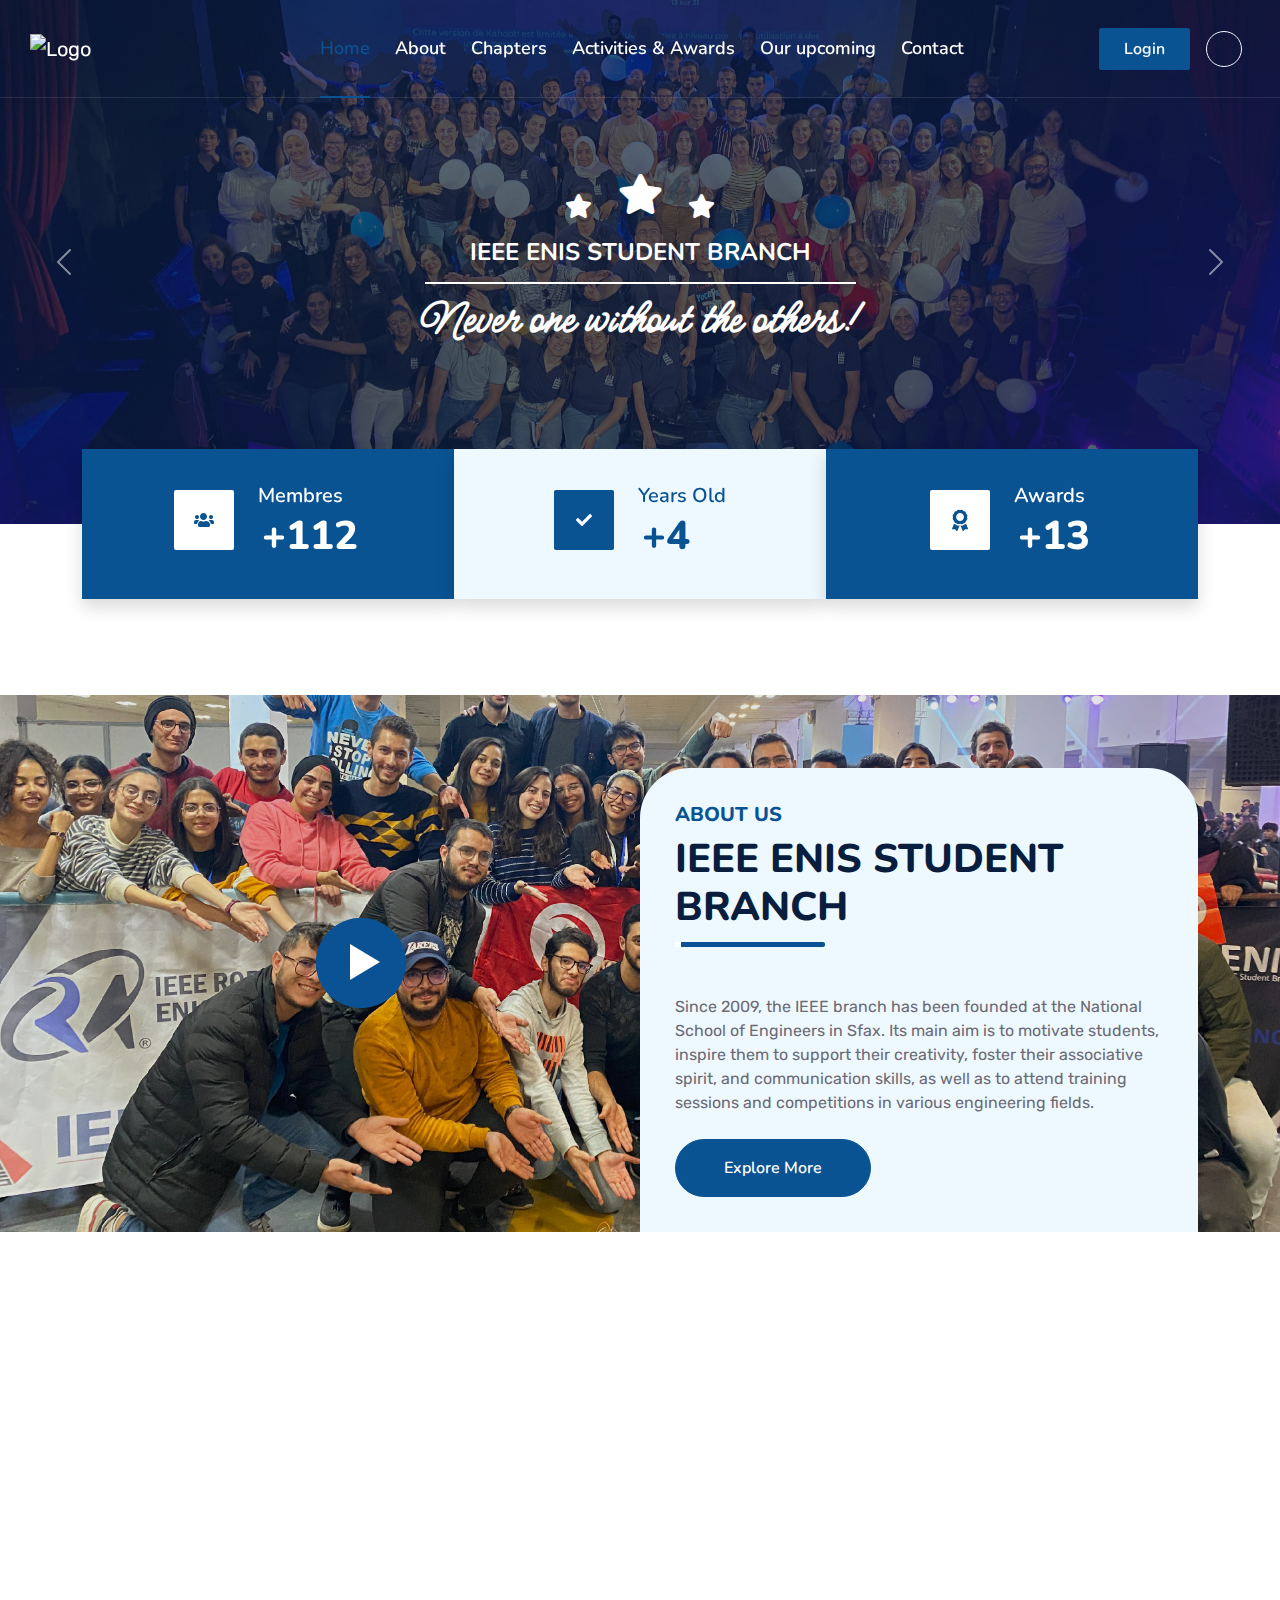
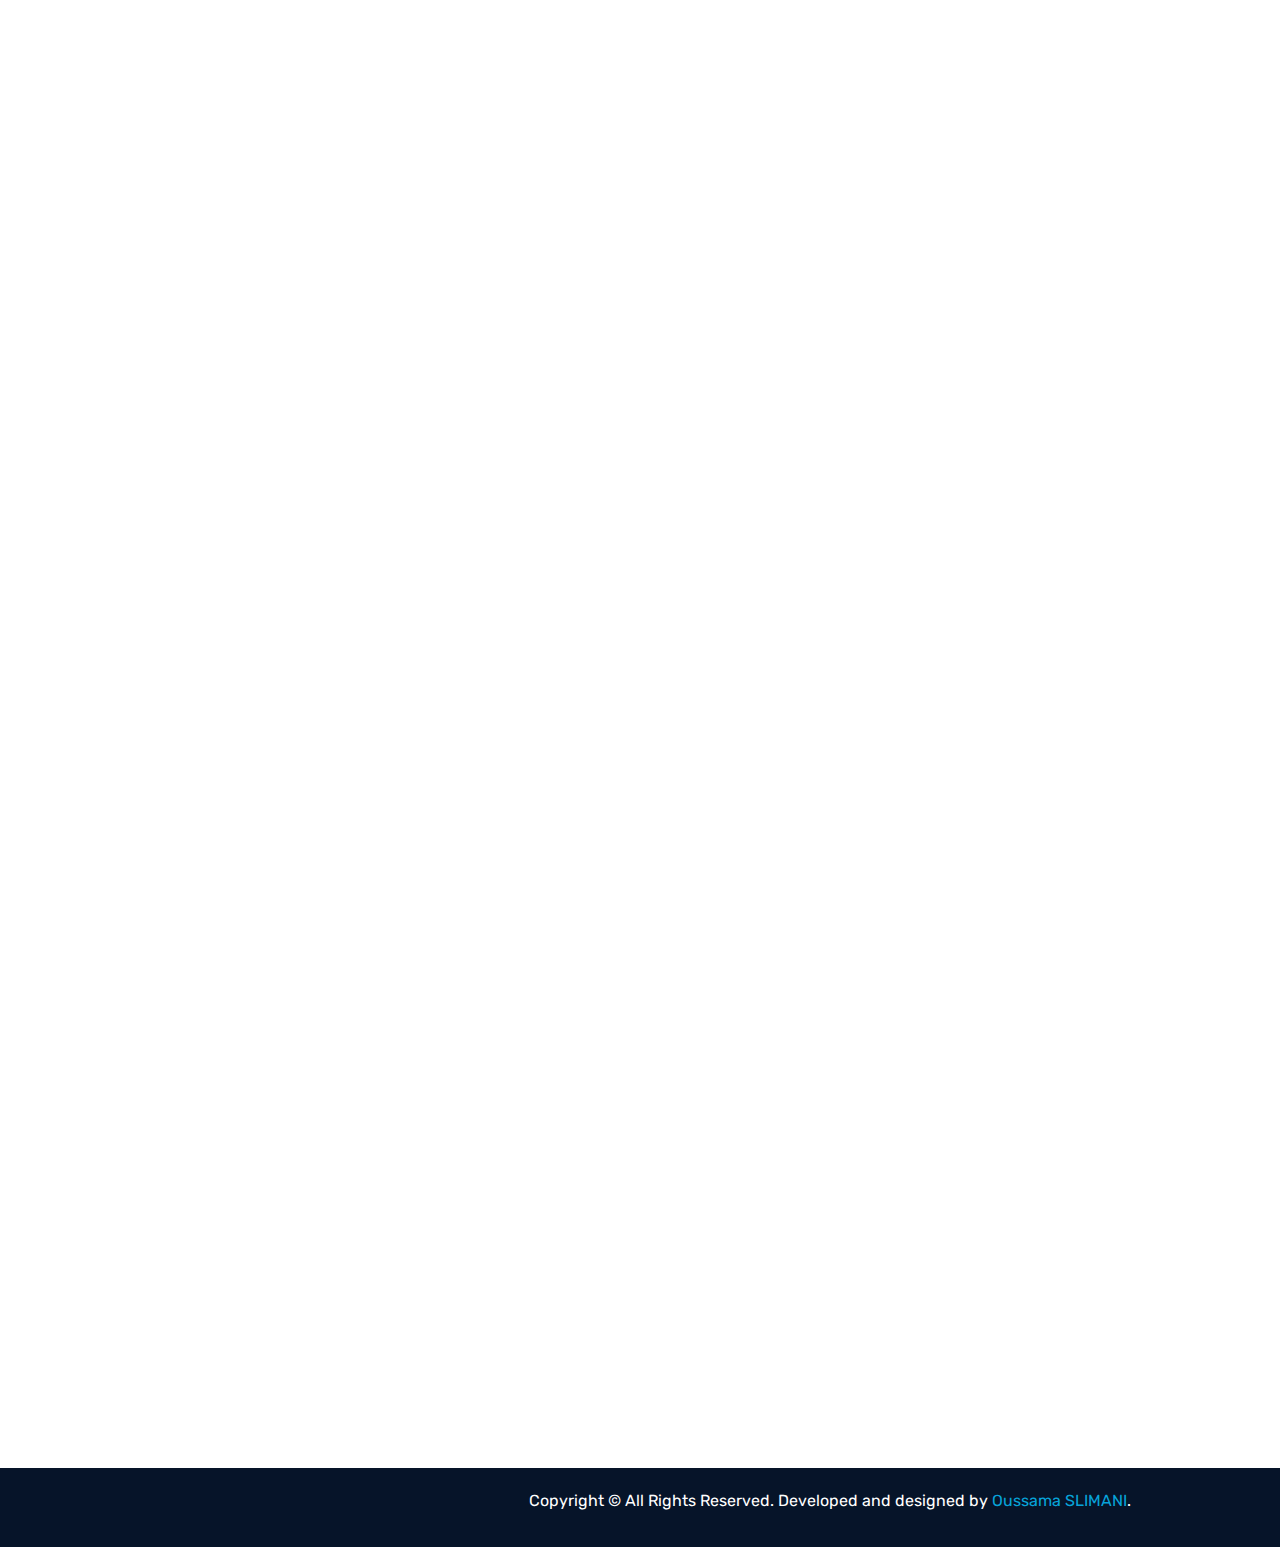
==== commit 68cdfb13: "add the dark mode" ====
--- a/index.html
+++ b/index.html
@@ -122,6 +122,10 @@
     </div>
     <!-- ==========  Navbar End ========== -->
 
+    <div class="change-mode-animation-container d-none animated fadeIn">
+      <div class="change-mode-animation"></div>
+    </div>
+
     <!-- ========== Carousel Start -->
     <section>
       <div
@@ -319,7 +323,7 @@
           </div>
           <div class="col-lg-6 pt-lg-5 wow fadeIn" data-wow-delay="0.5s">
             <div
-              class="body-about-us bg-white"
+              class="body-about-us bg-light"
               style="border-radius: 50px 50px 0px 0px"
             >
               <div class="section-title position-relative pb-3 mb-5">
@@ -387,45 +391,43 @@
     <!-- ========== Chapter Start ========== -->
     <div class="container-fluid py-5 wow fadeInUp" data-wow-delay="0.1s">
       <div
-        class="section-title text-center position-relative pb-3 mb-4 mx-auto"
+        class="section-title text-center position-relative pb-2 mb-2 mx-auto"
         style="max-width: 600px"
       >
         <h5 class="fw-bold text-primary text-uppercase">Chapters</h5>
-        <h1 class="mb-0">IEEE ENIS SB Chapters</h1>
-      </div>
-      <div class="container py-5 mb-5">
-        <div class="bg-white">
-          <div class="owl-carousel chapters-carousel">
-            <div class="chapters-logo">
-              <img src="img/logo/cs.png" class="img-fluid" alt="" />
-            </div>
-            <div class="chapters-logo">
-              <img src="img/logo/ias.png" class="img-fluid" alt="" />
-            </div>
-            <div class="chapters-logo">
-              <img src="img/logo/ras.png" class="img-fluid" alt="" />
-            </div>
-            <div class="chapters-logo">
-              <img src="img/logo/wie.png" class="img-fluid" alt="" />
-            </div>
-            <div class="chapters-logo">
-              <img src="img/logo/aess.png" class="img-fluid" alt="" />
-            </div>
-            <div class="chapters-logo">
-              <img src="img/logo/cis.png" class="img-fluid" alt="" />
-            </div>
-            <div class="chapters-logo">
-              <img src="img/logo/cyber.png" class="img-fluid" alt="" />
-            </div>
-            <div class="chapters-logo">
-              <img src="img/logo/emb.png" class="img-fluid" alt="" />
-            </div>
-            <div class="chapters-logo">
-              <img src="img/logo/pes.png" class="img-fluid" alt="" />
-            </div>
-            <div class="chapters-logo">
-              <img src="img/logo/sscs.png" class="img-fluid" alt="" />
-            </div>
+        <h1 class="mb-0 text-dark">IEEE ENIS SB Chapters</h1>
+      </div>
+      <div class="container py-4 mb-2">
+        <div class="owl-carousel chapters-carousel">
+          <div class="chapters-logo">
+            <img src="img/logo/cs.png" class="img-fluid" alt="" />
+          </div>
+          <div class="chapters-logo">
+            <img src="img/logo/ias.png" class="img-fluid" alt="" />
+          </div>
+          <div class="chapters-logo">
+            <img src="img/logo/ras.png" class="img-fluid" alt="" />
+          </div>
+          <div class="chapters-logo">
+            <img src="img/logo/wie.png" class="img-fluid" alt="" />
+          </div>
+          <div class="chapters-logo">
+            <img src="img/logo/aess.png" class="img-fluid" alt="" />
+          </div>
+          <div class="chapters-logo">
+            <img src="img/logo/cis.png" class="img-fluid" alt="" />
+          </div>
+          <div class="chapters-logo">
+            <img src="img/logo/cyber.png" class="img-fluid" alt="" />
+          </div>
+          <div class="chapters-logo">
+            <img src="img/logo/emb.png" class="img-fluid" alt="" />
+          </div>
+          <div class="chapters-logo">
+            <img src="img/logo/pes.png" class="img-fluid" alt="" />
+          </div>
+          <div class="chapters-logo">
+            <img src="img/logo/sscs.png" class="img-fluid" alt="" />
           </div>
         </div>
       </div>
@@ -478,7 +480,7 @@
           style="max-width: 600px"
         >
           <h5 class="fw-bold text-primary text-uppercase">Testimonial</h5>
-          <h1 class="mb-0">Previous Experience</h1>
+          <h1 class="mb-0 text-dark">Previous Experience</h1>
         </div>
         <div
           class="owl-carousel testimonial-carousel wow fadeInUp"
@@ -606,7 +608,7 @@
 
     <!-- ========== Footer Start ========== -->
     <div
-      class="container-fluid bg-dark text-light mt-5 wow fadeInUp"
+      class="container-fluid bg-dark text-light mt-5 wow fadeInUp border-footer"
       data-wow-delay="0.1s"
     >
       <div class="container">
@@ -622,7 +624,7 @@
                   style="width: 150px"
                 />
               </a>
-              <p class="mt-3 mb-4">
+              <p class="mt-3 mb-4 text-white">
                 Since 2009, the IEEE branch has been founded at the National
                 School of Engineers in Sfax. Its main aim is to motivate
                 students, inspire them to support their creativity, foster their
@@ -638,21 +640,21 @@
                 <div
                   class="section-title section-title-sm position-relative pb-3 mb-4"
                 >
-                  <h3 class="text-light mb-0">Get In Touch</h3>
+                  <h3 class="text-white mb-0">Get In Touch</h3>
                 </div>
                 <div class="d-flex mb-2">
                   <i class="bi bi-geo-alt text-primary me-2"></i>
-                  <p class="mb-0">
+                  <p class="mb-0 text-white">
                     ENIS, Soukra Road km 3, BP 1173, Sfax, Tunisia.
                   </p>
                 </div>
                 <div class="d-flex mb-2">
                   <i class="bi bi-envelope-open text-primary me-2"></i>
-                  <p class="mb-0">sb.enis@ieee.org</p>
+                  <p class="mb-0 text-white">sb.enis@ieee.org</p>
                 </div>
                 <div class="d-flex mb-2">
                   <i class="bi bi-telephone text-primary me-2"></i>
-                  <p class="mb-0">+216 26 589 540</p>
+                  <p class="mb-0 text-white">+216 26 589 540</p>
                 </div>
                 <div class="d-flex mt-4">
                   <a class="btn btn-primary btn-square me-2" href="#"
@@ -670,30 +672,30 @@
                 <div
                   class="section-title section-title-sm position-relative pb-3 mb-4"
                 >
-                  <h3 class="text-light mb-0">Quick Links</h3>
+                  <h3 class="text-white mb-0">Quick Links</h3>
                 </div>
                 <div
                   class="link-animated d-flex flex-column justify-content-start"
                 >
-                  <a class="text-light mb-2" href="index.html"
+                  <a class="text-white mb-2" href="index.html"
                     ><i class="bi bi-arrow-right text-primary me-2"></i>Home</a
                   >
-                  <a class="text-light mb-2" href="about.html"
+                  <a class="text-white mb-2" href="about.html"
                     ><i class="bi bi-arrow-right text-primary me-2"></i>About</a
                   >
-                  <a class="text-light mb-2" href="chapters.html"
+                  <a class="text-white mb-2" href="chapters.html"
                     ><i class="bi bi-arrow-right text-primary me-2"></i
                     >Chapters</a
                   >
-                  <a class="text-light mb-2" href="activities.html"
+                  <a class="text-white mb-2" href="activities.html"
                     ><i class="bi bi-arrow-right text-primary me-2"></i
                     >Activities & Awards</a
                   >
-                  <a class="text-light mb-2" href="upcoming.html"
+                  <a class="text-white mb-2" href="upcoming.html"
                     ><i class="bi bi-arrow-right text-primary me-2"></i>Our
                     Upcoming</a
                   >
-                  <a class="text-light mb-2" href="contact.html"
+                  <a class="text-white mb-2" href="contact.html"
                     ><i class="bi bi-arrow-right text-primary me-2"></i>Our
                     Contact</a
                   >
@@ -703,16 +705,16 @@
                 <div
                   class="section-title section-title-sm position-relative pb-3 mb-4"
                 >
-                  <h3 class="text-light mb-0">Other Links</h3>
+                  <h3 class="text-white mb-0">Other Links</h3>
                 </div>
                 <div
                   class="link-animated d-flex flex-column justify-content-start"
                 >
-                  <a class="text-light mb-2" href="about.html#team"
+                  <a class="text-white mb-2" href="about.html#team"
                     ><i class="bi bi-arrow-right text-primary me-2"></i>Meet The
                     Team</a
                   >
-                  <a class="text-light mb-2" href="index.html#register"
+                  <a class="text-white mb-2" href="index.html#register"
                     ><i class="bi bi-arrow-right text-primary me-2"></i
                     >Resgister Now</a
                   >
--- a/css/style.css
+++ b/css/style.css
@@ -59,8 +59,44 @@
 /* =============== Dark mode styles =============== */
 .dark-mode {
   background-color: var(--dark);
+  transition: background-color 0.5s ease, color 0.5s ease;
+}
+
+.change-mode-animation {
+  width: 120px;
+  height: 22px;
+  border-radius: 20px;
   color: #ffffff;
-  transition: background-color 0.5s ease, color 0.5s ease;
+  border: 2px solid;
+  position: relative;
+}
+.change-mode-animation::before {
+  content: "";
+  position: absolute;
+  margin: 2px;
+  inset: 0 100% 0 0;
+  border-radius: inherit;
+  background: currentColor;
+  animation: l6 2s infinite;
+}
+@keyframes l6 {
+  100% {
+    inset: 0;
+  }
+}
+
+.change-mode-animation-container {
+  background-color: rgba(9, 30, 62, 0.8);
+  position: fixed;
+  top: 0;
+  left: 0;
+  height: 100%;
+  width: 100%;
+  backdrop-filter: blur(5px);
+  z-index: 999;
+  display: flex;
+  justify-content: center;
+  align-items: center;
 }
 
 /*=============== Heading ===============*/
@@ -162,12 +198,17 @@
 }
 
 @media (max-width: 991.98px) {
+  .navbar {
+    background: #ffffff;
+  }
+
   .sticky-top.navbar-dark {
     position: fixed;
     width: 100%;
     background: #ffffff;
     border-bottom: var(--dark) 1px solid;
   }
+
   .navbar-dark .navbar-nav .nav-link,
   .navbar-dark .navbar-nav .nav-link.show,
   .sticky-top.navbar-dark .navbar-nav .nav-link {
@@ -398,7 +439,7 @@
   align-items: center;
   border: 1px solid #eee;
   overflow: hidden;
-  background: #fff;
+  background: var(--light);
   height: 120px;
 }
 
@@ -436,11 +477,13 @@
 }
 
 .testimonial-carousel .owl-item.center .testimonial-item {
-  background: #ffffff !important;
-  box-shadow: 0 0 30px #dddddd;
-}
-
-/*** Section Title ***/
+  scale: 1.09;
+  margin-left: 12px;
+  margin-right: 12px;
+  border: #e0e5fa 1px solid;
+}
+
+/*=============== Section Title ===============*/
 .section-title::before {
   position: absolute;
   content: "";
@@ -526,6 +569,16 @@
     left: 0;
   }
 }
+/* ======== Foter ======== */
+@media (min-width: 767.98px) {
+  .footer-about {
+    margin-bottom: -75px;
+  }
+}
+
+.border-footer {
+  border-top: var(--light) 1px solid;
+}
 
 /*** Team ***/
 .team-item {
@@ -622,12 +675,6 @@
 
 .link-animated a:hover {
   padding-left: 10px;
-}
-
-@media (min-width: 767.98px) {
-  .footer-about {
-    margin-bottom: -75px;
-  }
 }
 
 /*** Service2 ***/
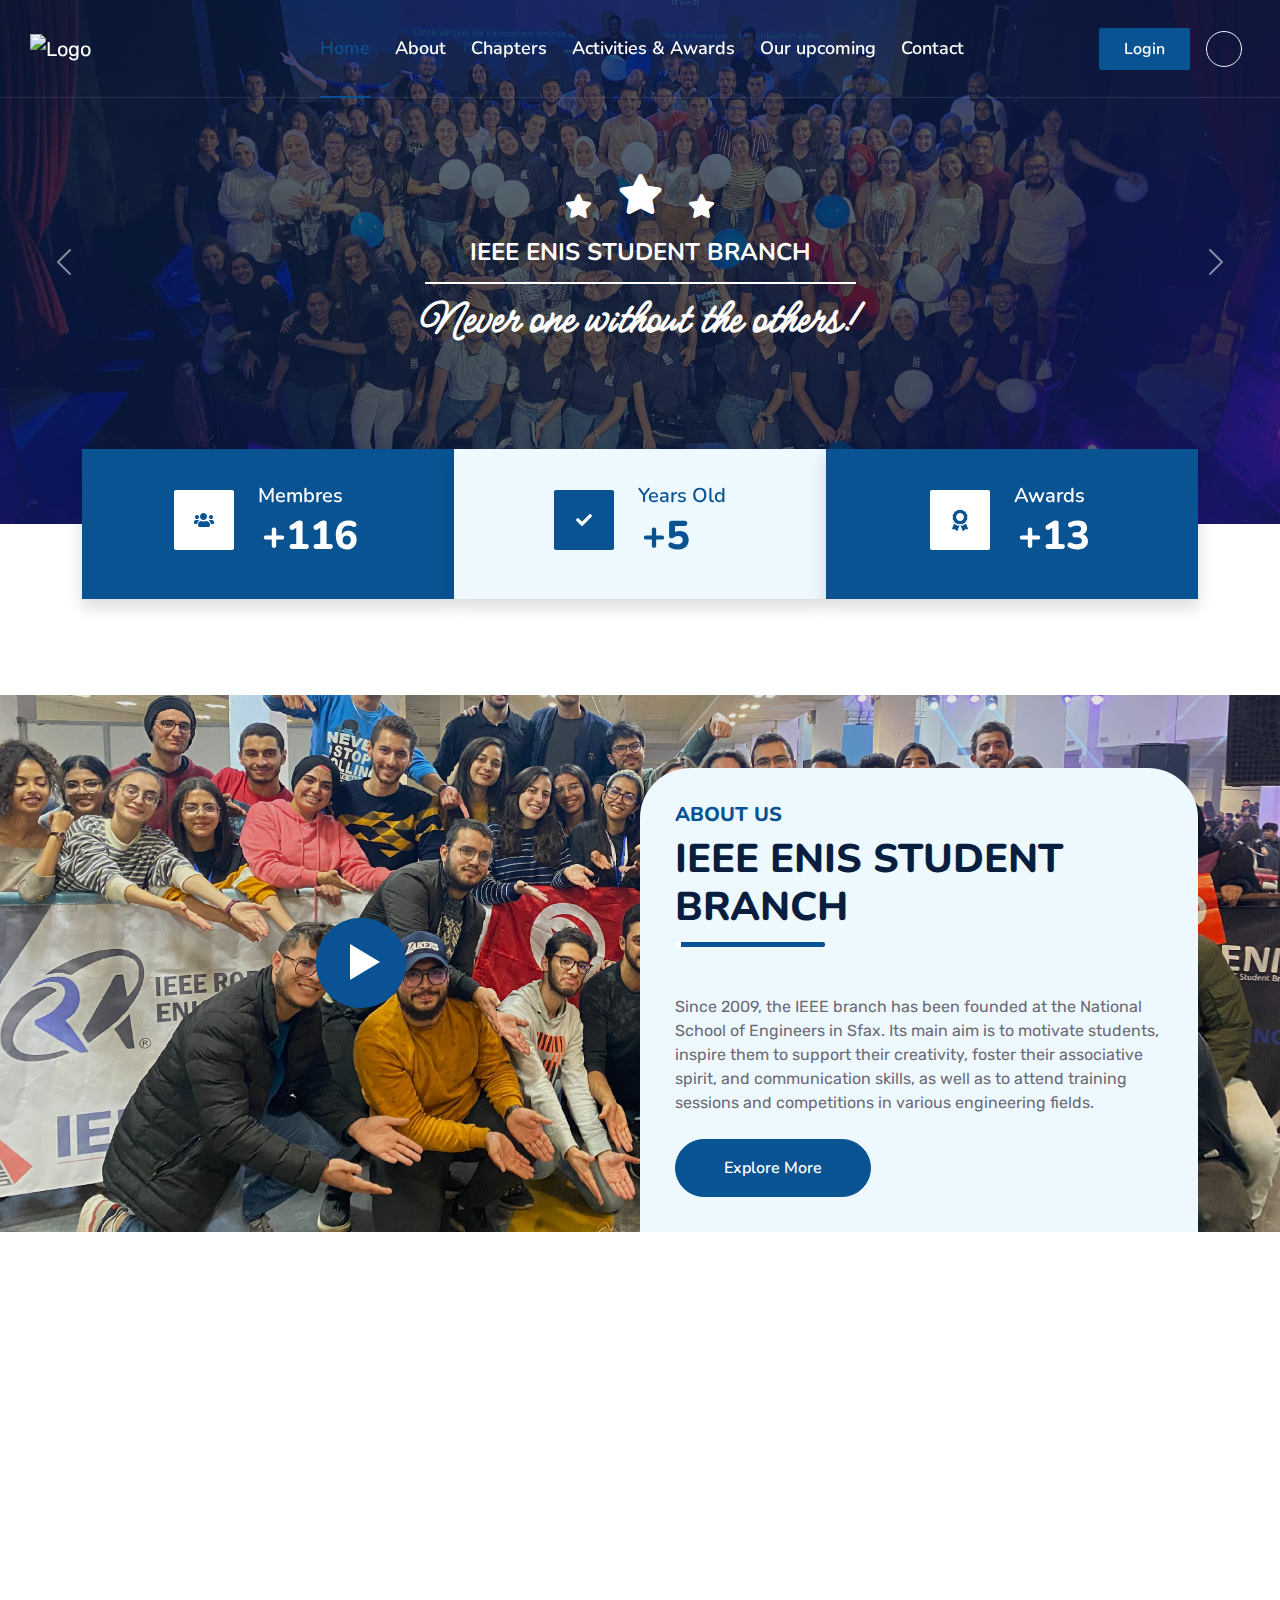
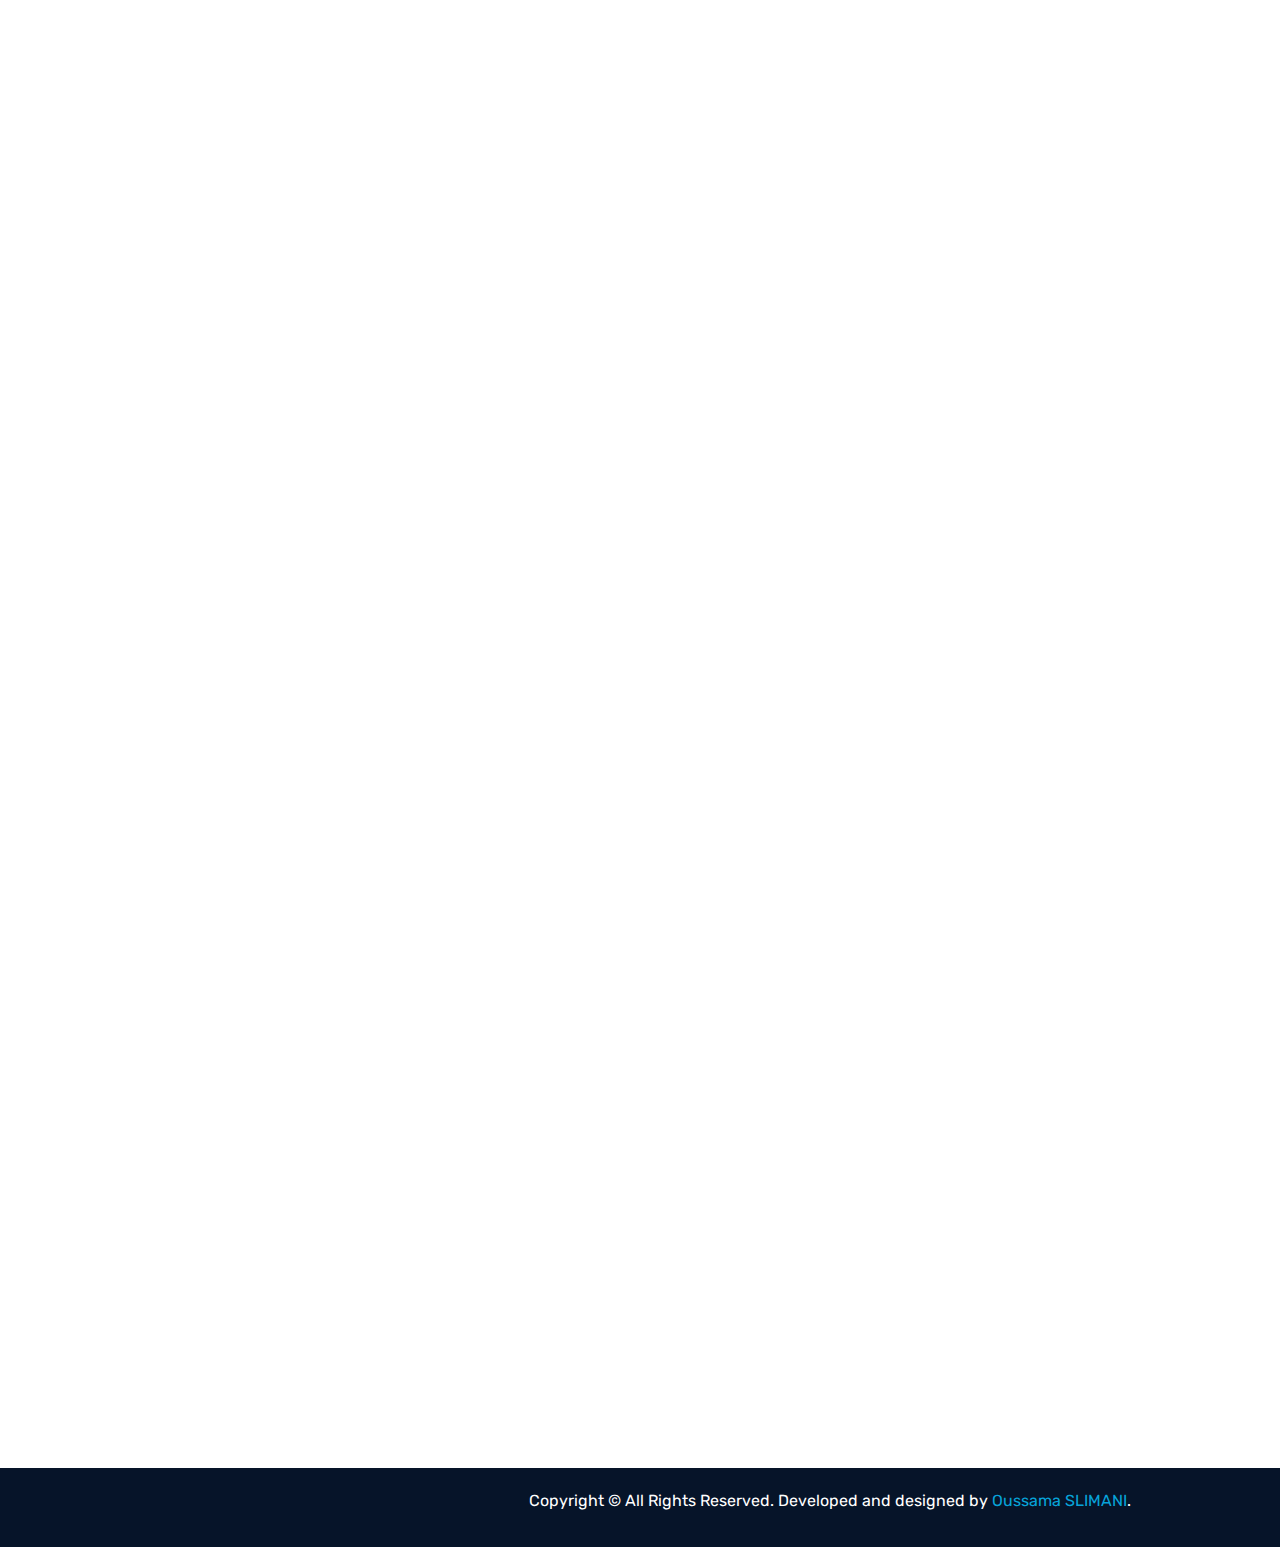
==== commit 74f76371: "add the activities page" ====
--- a/index.html
+++ b/index.html
@@ -48,6 +48,13 @@
 
     <!-- Template Stylesheet -->
     <link href="css/style.css" rel="stylesheet" />
+
+    <style>
+      .fa-star {
+        margin: 0.4em;
+        animation: starAnimation 1.2s infinite alternate;
+      }
+    </style>
   </head>
 
   <body>
@@ -122,9 +129,11 @@
     </div>
     <!-- ==========  Navbar End ========== -->
 
+    <!-- ==========  Animation toggle the mode  ========== -->
     <div class="change-mode-animation-container d-none animated fadeIn">
       <div class="change-mode-animation"></div>
     </div>
+    <!-- ========== Animation toggle the mode ========== -->
 
     <!-- ========== Carousel Start -->
     <section>
--- a/css/style.css
+++ b/css/style.css
@@ -97,6 +97,53 @@
   display: flex;
   justify-content: center;
   align-items: center;
+}
+
+/* =============== Give a star =============== */
+.give-star-container {
+  background-color: rgba(9, 30, 62, 0.8);
+  position: fixed;
+  top: 0;
+  left: 0;
+  height: 100%;
+  width: 100%;
+  backdrop-filter: blur(5px);
+  z-index: 999;
+  display: flex;
+  justify-content: center;
+  align-items: center;
+}
+.give-star {
+  --s: 40px;
+  height: calc(var(--s) * 0.9);
+  width: calc(var(--s) * 5);
+  --v1: transparent, #000 0.5deg 108deg, #0000 109deg;
+  --v2: transparent, #000 0.5deg 36deg, #0000 37deg;
+  -webkit-mask: conic-gradient(
+      from 54deg at calc(var(--s) * 0.68) calc(var(--s) * 0.57),
+      var(--v1)
+    ),
+    conic-gradient(
+      from 90deg at calc(var(--s) * 0.02) calc(var(--s) * 0.35),
+      var(--v2)
+    ),
+    conic-gradient(
+      from 126deg at calc(var(--s) * 0.5) calc(var(--s) * 0.7),
+      var(--v1)
+    ),
+    conic-gradient(from 162deg at calc(var(--s) * 0.5) 0, var(--v2));
+  -webkit-mask-size: var(--s) var(--s);
+  -webkit-mask-composite: xor, destination-over;
+  mask-composite: exclude, add;
+  -webkit-mask-repeat: repeat-x;
+  background: linear-gradient(#ffb940 0 0) left/0% 100% #ddd no-repeat;
+  animation: l20 2s infinite linear;
+}
+@keyframes l20 {
+  90%,
+  100% {
+    background-size: 100% 100%;
+  }
 }
 
 /*=============== Heading ===============*/
@@ -442,6 +489,38 @@
   background: var(--light);
   height: 120px;
 }
+/*=============== Events - activities  ===============*/
+.event-carousel .owl-dots {
+  margin-top: 15px;
+  display: flex;
+  align-items: flex-end;
+  justify-content: center;
+}
+
+.event-carousel .owl-dot {
+  position: relative;
+  display: inline-block;
+  margin: 0 5px;
+  width: 10px;
+  height: 10px;
+  background: #dddddd;
+  border-radius: 10px;
+  transition: 0.5s;
+}
+
+.event-carousel .owl-dot.active {
+  background: var(--primary);
+}
+
+.event-image {
+  display: flex;
+  justify-content: center;
+  align-items: center;
+  border: 1px solid #eee;
+  overflow: hidden;
+  background: var(--light);
+  height: 100%;
+}
 
 /*=============== Testimonial ===============*/
 .testimonial-carousel .owl-dots {
@@ -569,7 +648,7 @@
     left: 0;
   }
 }
-/* ======== Foter ======== */
+/* ======== Footer ======== */
 @media (min-width: 767.98px) {
   .footer-about {
     margin-bottom: -75px;
@@ -580,70 +659,134 @@
   border-top: var(--light) 1px solid;
 }
 
-/*** Team ***/
-.team-item {
+/* ============= chapters Details =============== */
+.chapters .chapter-box-container {
+  border-top: #eee 1px solid;
+  border-left: #eee 1px solid;
+  border-right: #eee 1px solid;
+  border-radius: 5px;
+  transition: 0.3s;
+}
+.chapters .chapter-box {
+  height: 100%;
+  padding: 20px;
+  background-color: var(--light);
+  border-radius: 5px;
+  height: 470px;
+}
+
+.chapters .chapter-box h3 {
+  color: #444444;
+  font-weight: 700;
+}
+.chapters .chapter-box img {
+  width: 250px;
+}
+
+.chapters .chapter-box.blue {
+  border-bottom: 6px solid #4988bf;
+}
+.chapters .chapter-box.blue-2 {
+  border-bottom: 6px solid #16607d;
+}
+.chapters .chapter-box.orange {
+  border-bottom: 6px solid #f9a31a;
+}
+.chapters .chapter-box.green {
+  border-bottom: 6px solid #147346;
+}
+.chapters .chapter-box.green-2 {
+  border-bottom: 6px solid #7eb23a;
+}
+.chapters .chapter-box.red {
+  border-bottom: 6px solid #8c2a3c;
+}
+.chapters .chapter-box.purple {
+  border-bottom: 6px solid #471347;
+}
+.chapters .chapter-box.red-2 {
+  border-bottom: 6px solid #d93b48;
+}
+
+.chapters .chapter-box-container:hover {
+  transform: scale(1.01);
+}
+
+/* ============= More Details =============== */
+.more .more-box-container {
+  border: #eee 1px solid;
+  border-radius: 5px;
+  transition: 0.3s;
+}
+.more .more-box {
+  height: 100%;
+  padding: 20px;
+  border-radius: 5px;
+  height: 390px;
+  box-shadow: 0 0 20px rgba(0, 0, 0, 0.08);
+}
+.more .more-box img {
+  width: 250px;
+}
+.more .more-box-container:hover {
+  transform: scale(1.01);
+}
+
+/*** ============= goals ============= ***/
+.feature-item,
+.goals-item {
+  height: 100%;
   transition: 0.5s;
 }
 
-.team-social {
-  position: absolute;
-  width: 100%;
-  height: 100%;
-  top: 0;
-  left: 0;
+.feature-item:hover {
+  margin-top: -15px;
+}
+
+.goals-item {
+  box-shadow: 0 0 20px rgba(0, 0, 0, 0.08);
+  border: #eee 1px solid;
+}
+
+.goals-item * {
+  transition: 0.5s;
+}
+
+.goals-item:hover {
+  background: var(--primary);
+}
+
+.goals-item:hover * {
+  color: #ffffff !important;
+}
+
+/* ============ Teams  ============*/
+.teams-carousel .owl-dots {
+  margin-top: 15px;
   display: flex;
-  align-items: center;
+  align-items: flex-end;
   justify-content: center;
+}
+
+.teams-carousel .owl-dot {
+  position: relative;
+  display: inline-block;
+  margin: 0 5px;
+  width: 10px;
+  height: 10px;
+  background: #dddddd;
+  border-radius: 10px;
   transition: 0.5s;
 }
 
-.team-social a.btn {
-  position: relative;
-  margin: 0 3px;
-  margin-top: 100px;
-  opacity: 0;
-}
-
-.team-item:hover {
-  box-shadow: 0 0 30px #dddddd;
-}
-
-.team-item:hover .team-social {
-  background: rgba(9, 30, 62, 0.7);
-}
-
-.team-item:hover .team-social a.btn:first-child {
-  opacity: 1;
-  margin-top: 0;
-  transition: 0.3s 0s;
-}
-
-.team-item:hover .team-social a.btn:nth-child(2) {
-  opacity: 1;
-  margin-top: 0;
-  transition: 0.3s 0.05s;
-}
-
-.team-item:hover .team-social a.btn:nth-child(3) {
-  opacity: 1;
-  margin-top: 0;
-  transition: 0.3s 0.1s;
-}
-
-.team-item:hover .team-social a.btn:nth-child(4) {
-  opacity: 1;
-  margin-top: 0;
-  transition: 0.3s 0.15s;
-}
-
-.team-item .team-img img,
-.blog-item .blog-img img {
-  transition: 0.5s;
-}
-
-.team-item:hover .team-img img,
-.blog-item:hover .blog-img img {
-  transform: scale(1.15);
+.teams-carousel .owl-dot.active {
+  background: var(--primary);
+}
+
+.teams-container {
+  border: #d4d2d2 1px solid;
+  border-radius: 15px;
+  margin: 8px;
 }
 
 /*** Miscellaneous ***/
@@ -680,54 +823,6 @@
 /*** Service2 ***/
 .service-item {
   box-shadow: 0 0 45px rgba(0, 0, 0, 0.06);
-}
-
-/*--------------------------------------------------------------
-# Services
---------------------------------------------------------------*/
-.services .service-box-container {
-  box-shadow: 0px 0 30px rgba(1, 41, 112, 0.08);
-  transition: 0.3s;
-}
-.services .service-box {
-  height: 100%;
-  padding: 20px;
-
-  border-radius: 5px;
-}
-
-.services .service-box h3 {
-  color: #444444;
-  font-weight: 700;
-}
-
-.services .service-box.blue {
-  border-bottom: 6px solid #4988bf;
-}
-.services .service-box.blue-2 {
-  border-bottom: 6px solid #16607d;
-}
-.services .service-box.orange {
-  border-bottom: 6px solid #f9a31a;
-}
-.services .service-box.green {
-  border-bottom: 6px solid #147346;
-}
-.services .service-box.green-2 {
-  border-bottom: 6px solid #7eb23a;
-}
-.services .service-box.red {
-  border-bottom: 6px solid #8c2a3c;
-}
-.services .service-box.purple {
-  border-bottom: 6px solid #471347;
-}
-.services .service-box.red-2 {
-  border-bottom: 6px solid #d93b48;
-}
-
-.services .service-box-container:hover {
-  transform: scale(1.01);
 }
 
 /*--------------------------------------------------------------
@@ -795,33 +890,6 @@
   padding: 15px 0 0 0;
 }
 
-/*** Feature ***/
-.feature-item,
-.advanced-feature-item {
-  height: 100%;
-  transition: 0.5s;
-}
-
-.feature-item:hover {
-  margin-top: -15px;
-}
-
-.advanced-feature-item {
-  box-shadow: 0 0 45px rgba(0, 0, 0, 0.08);
-}
-
-.advanced-feature-item * {
-  transition: 0.5s;
-}
-
-.advanced-feature-item:hover {
-  background: var(--primary);
-}
-
-.advanced-feature-item:hover * {
-  color: #ffffff !important;
-}
-
 /*--------------------------------------------------------------
 # Chapters Section
 
@@ -934,10 +1002,6 @@
 }
 
 /* ********************* */
-.fa-star {
-  margin: 0.4em;
-  animation: starAnimation 1.2s infinite alternate;
-}
 
 .small-star {
   font-size: 1.5em;
@@ -994,3 +1058,251 @@
 .clients .client-logo:hover img {
   transform: scale(1.1);
 }
+
+/* =========== POSTES ============ */
+
+/*======================================
+//--//-->   PROPERTY - CARD-A
+======================================*/
+@media (min-width: 768px) {
+  .card-box-a:hover .card-overlay-a-content {
+    bottom: 60px;
+  }
+}
+
+@media (min-width: 768px) and (min-width: 768px) {
+  .card-box-a:hover .card-overlay-a-content {
+    bottom: 60px;
+  }
+}
+
+@media (min-width: 768px) and (min-width: 992px) {
+  .card-box-a:hover .card-overlay-a-content {
+    bottom: 64px;
+  }
+}
+
+@media (min-width: 768px) {
+  .card-box-a:hover .card-body-a {
+    padding-bottom: 1rem;
+  }
+}
+
+@media (max-width: 767px) {
+  .card-box-a .card-overlay-a-content {
+    bottom: 65px;
+  }
+
+  .card-box-a .card-body-a {
+    padding-bottom: 1rem;
+  }
+}
+
+.card-overlay-a-content {
+  transition: all 0.5s ease-in;
+  position: absolute;
+  width: 100%;
+  bottom: 0px;
+  z-index: 2;
+}
+
+@media (min-width: 768px) {
+  .card-overlay-a-content {
+    bottom: -20px;
+  }
+}
+
+@media (min-width: 992px) {
+  .card-overlay-a-content {
+    bottom: 0px;
+  }
+}
+
+.card-header-a {
+  padding: 0 1rem;
+}
+
+.card-header-a .card-title-a {
+  color: #ffffff;
+  margin-bottom: 0;
+  padding-bottom: 0.7rem;
+}
+
+@media (min-width: 768px) {
+  .card-header-a .card-title-a {
+    font-size: 1.3rem;
+  }
+}
+
+@media (min-width: 992px) {
+  .card-header-a .card-title-a {
+    font-size: 2rem;
+  }
+}
+
+.card-header-a .card-title-a a {
+  color: #ffffff;
+  text-decoration: none;
+}
+
+.card-body-a {
+  z-index: 2;
+  transition: all 0.5s ease-in;
+  padding: 0rem 1rem 2rem 1rem;
+}
+
+.card-body-a .price-box {
+  padding-bottom: 0.5rem;
+}
+
+.price-a {
+  color: #ffffff;
+  padding: 0.6rem 0.8rem;
+  border: 2px solid #2eca6a;
+  border-radius: 50px;
+  text-transform: uppercase;
+  letter-spacing: 0.03em;
+}
+
+.card-footer-a {
+  width: 100%;
+  position: absolute;
+  z-index: 2;
+  background-color: #2eca6a;
+}
+
+.card-info {
+  list-style: none;
+  margin-bottom: 0;
+  padding: 0.5rem 0;
+}
+
+.card-info .card-info-title {
+  font-size: 1rem;
+  color: #313131;
+}
+
+@media (min-width: 768px) {
+  .card-info .card-info-title {
+    font-size: 0.9rem;
+  }
+}
+
+@media (min-width: 992px) {
+  .card-info .card-info-title {
+    font-size: 1rem;
+  }
+}
+
+.card-info li span {
+  color: #ffffff;
+  font-size: 0.9rem;
+}
+
+@media (min-width: 768px) {
+  .card-info li span {
+    font-size: 0.8rem;
+  }
+}
+
+@media (min-width: 992px) {
+  .card-info li span {
+    font-size: 1rem;
+  }
+}
+
+/*--------------------------------------------------------------
+# Card General
+--------------------------------------------------------------*/
+@media (max-width: 767px) {
+  .card-box-a,
+  .card-box-b,
+  .card-box-c,
+  .card-box-d {
+    margin-bottom: 2.5rem;
+  }
+}
+
+.card-box-a span,
+.card-box-b span,
+.card-box-c span,
+.card-box-d span {
+  line-height: 0;
+}
+
+@media (min-width: 768px) {
+  .grid .card-box-a,
+  .grid .card-box-b,
+  .grid .card-box-c,
+  .grid .card-box-d {
+    margin-bottom: 2.5rem;
+  }
+}
+
+.card-box-a,
+.card-box-b,
+.card-box-d {
+  position: relative;
+  overflow: hidden;
+  -webkit-backface-visibility: hidden;
+  backface-visibility: hidden;
+}
+
+.card-box-a .img-a,
+.card-box-a .img-b,
+.card-box-b .img-a,
+.card-box-b .img-b {
+  transition: 0.8s all ease-in-out;
+}
+
+@media (min-width: 768px) {
+  .card-box-a:hover .img-a,
+  .card-box-a:hover .img-b,
+  .card-box-b:hover .img-a,
+  .card-box-b:hover .img-b {
+    transform: scale(1.2);
+  }
+}
+
+@media (min-width: 768px) {
+  .card-box-a .price-a,
+  .card-box-b .price-a {
+    font-size: 0.9rem;
+  }
+}
+
+@media (min-width: 992px) {
+  .card-box-a .price-a,
+  .card-box-b .price-a {
+    font-size: 1rem;
+  }
+}
+
+.card-overlay {
+  position: absolute;
+  width: 100%;
+  height: 100%;
+  top: 0;
+  left: 0;
+}
+
+.card-shadow {
+  -webkit-backface-visibility: hidden;
+  backface-visibility: hidden;
+}
+
+.card-shadow:before {
+  content: " ";
+  position: absolute;
+  top: 0;
+  left: 0;
+  width: 100%;
+  height: 100%;
+  z-index: 1;
+  background: linear-gradient(
+    to bottom,
+    rgba(0, 0, 0, 0) 0%,
+    rgba(0, 0, 0, 0.2) 27%,
+    rgba(0, 0, 0, 0.65) 90%
+  );
+}
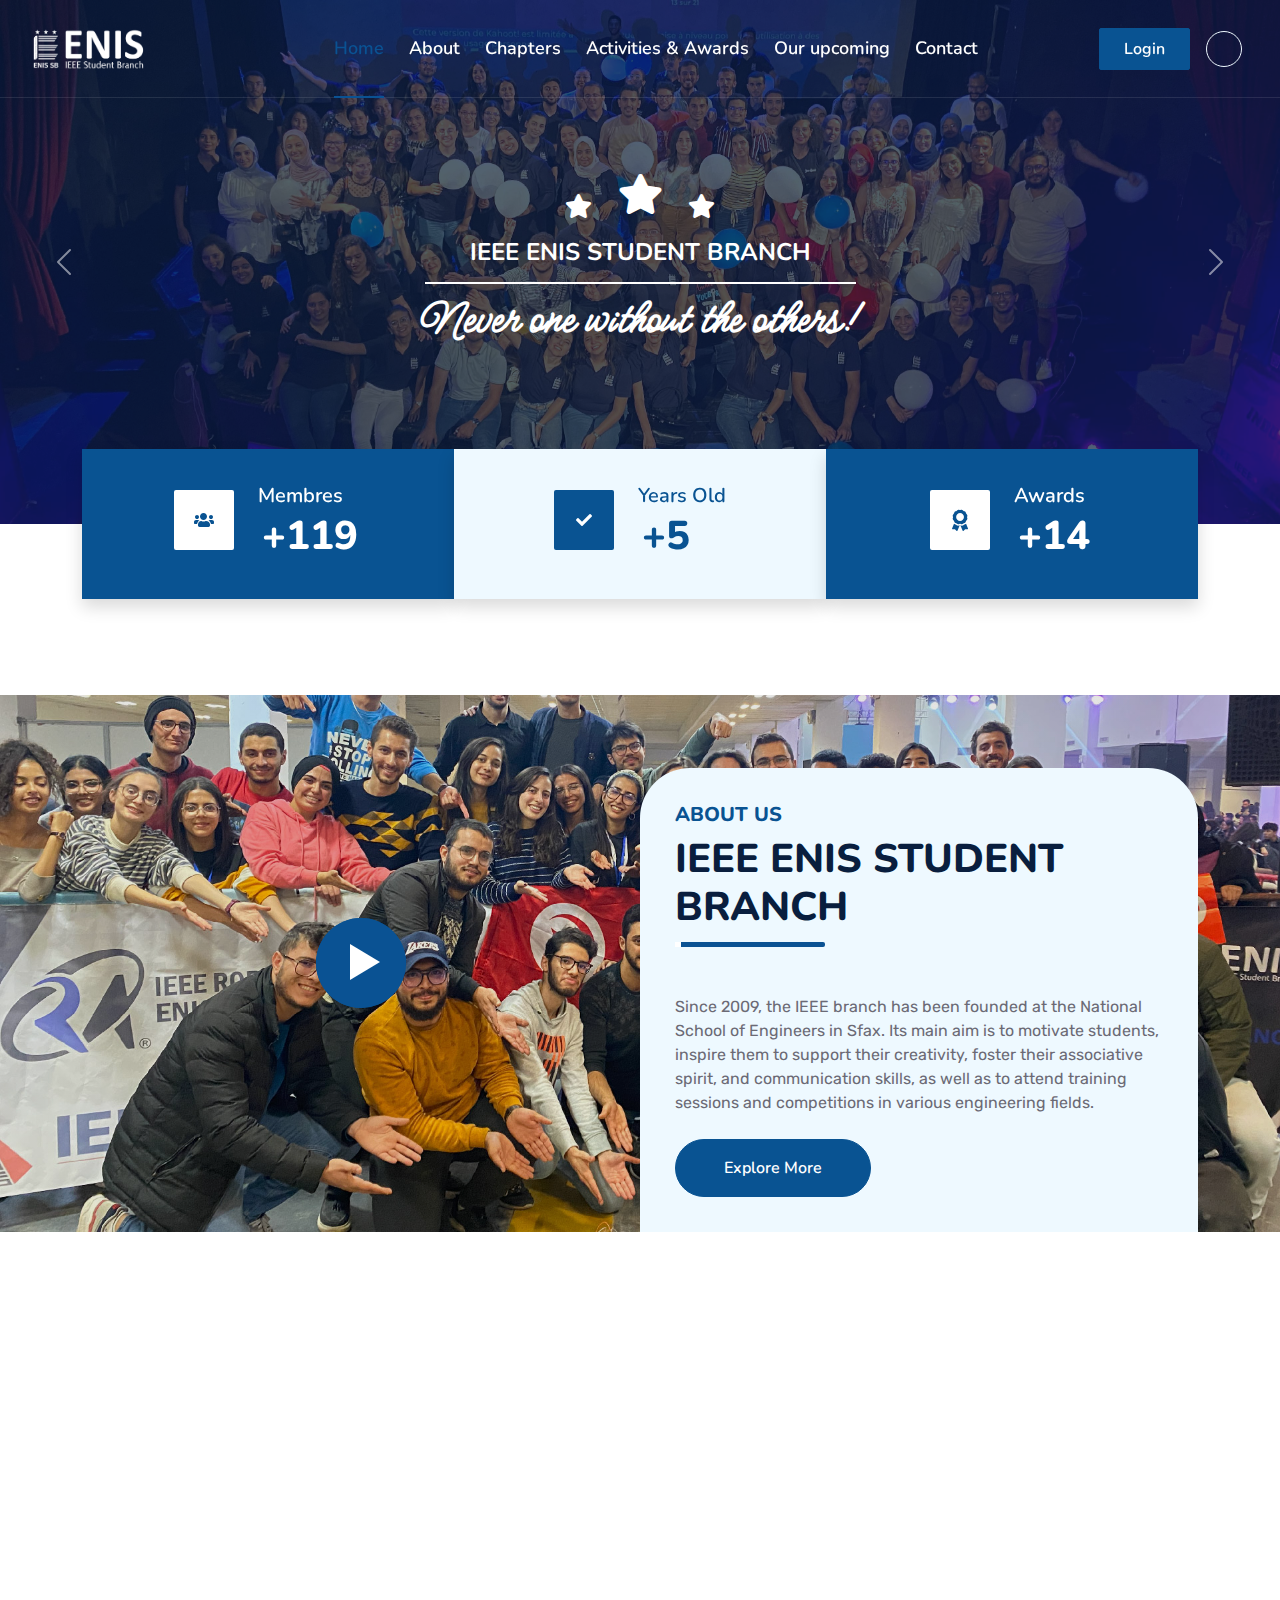
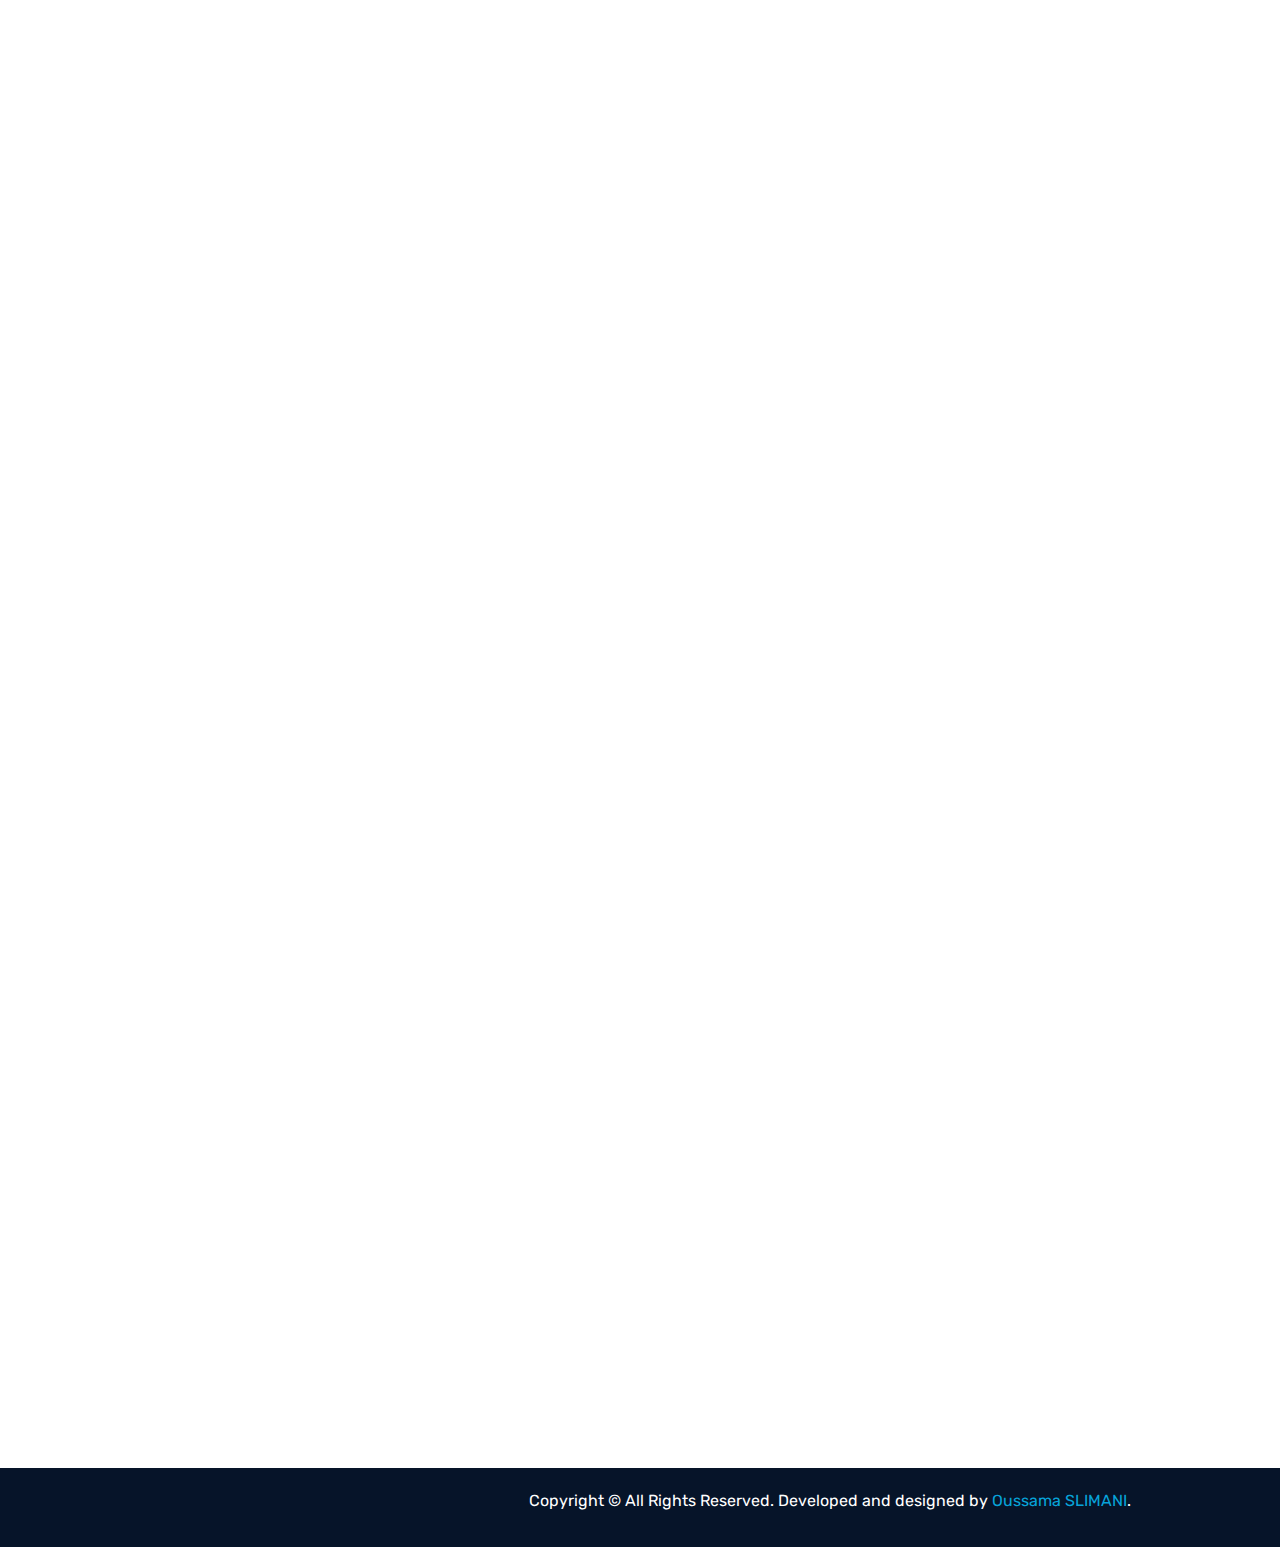
==== commit f0dea456: "add api vtools" ====
--- a/index.html
+++ b/index.html
@@ -111,9 +111,9 @@
           <div class="col-lg-3 text-center text-lg-end">
             <div class="d-inline-flex align-items-center">
               <!-- Login Button -->
-              <button href="#" class="btn btn-primary py-2 px-4 m-3">
+              <a href="admin/login.html" class="btn btn-primary py-2 px-4 m-3">
                 Login
-              </button>
+              </a>
               <!-- Dark Mode Toggle Button -->
               <button
                 id="darkModeToggleBtn"
--- a/css/style.css
+++ b/css/style.css
@@ -789,6 +789,26 @@
   margin: 8px;
 }
 
+/* ========== sidebar  ========= */
+.sidebar {
+  border-right: var(--primary) 2px solid;
+}
+
+/* ========== blog-activities  ========= */
+.circle {
+  width: 50px;
+  height: 50px;
+  border-radius: 50%;
+  background-color: #ffffff;
+  border: var(--primary) 1px solid;
+}
+.circle img {
+  width: 80%;
+}
+.act-description {
+  text-align: justify;
+}
+
 /*** Miscellaneous ***/
 @media (min-width: 991.98px) {
   .facts {
@@ -825,112 +845,6 @@
   box-shadow: 0 0 45px rgba(0, 0, 0, 0.06);
 }
 
-/*--------------------------------------------------------------
-# Sponsors Section
---------------------------------------------------------------
-#supporters {
-  padding: 60px 0;
-}
-
-#supporters .supporters-wrap {
-  border-top: 1px solid #e0e5fa;
-  border-left: 1px solid #e0e5fa;
-  margin-bottom: 30px;
-}
-
-#supporters .supporter-logo {
-  padding: 30px;
-  display: flex;
-  justify-content: center;
-  align-items: center;
-  border-right: 1px solid #e0e5fa;
-  border-bottom: 1px solid #e0e5fa;
-  overflow: hidden;
-  background: rgba(255, 255, 255, 0.5);
-  height: 160px;
-}
-
-#supporters .supporter-logo:hover img {
-  transform: scale(1.1);
-}
-
-#supporters img {
-  transition: all 0.4s ease-in-out;
-}
-
-@media (max-width: 991.98px) {
-  #supporters .supporter-logo {
-    padding: 80px;
-    height: 80px;
-  }
-}
-*/
-/*** FAQs ***/
-.accordion .accordion-item {
-  border: none;
-  margin-bottom: 15px;
-}
-
-.accordion .accordion-button {
-  background: var(--light);
-  border-radius: 2px;
-}
-
-.accordion .accordion-button:not(.collapsed) {
-  color: #ffffff;
-  background: var(--primary);
-  box-shadow: none;
-}
-
-.accordion .accordion-button:not(.collapsed)::after {
-  background-image: url("data:image/svg+xml,%3csvg xmlns='http://www.w3.org/2000/svg' viewBox='0 0 16 16' fill='%23fff'%3e%3cpath fill-rule='evenodd' d='M1.646 4.646a.5.5 0 0 1 .708 0L8 10.293l5.646-5.647a.5.5 0 0 1 .708.708l-6 6a.5.5 0 0 1-.708 0l-6-6a.5.5 0 0 1 0-.708z'/%3e%3c/svg%3e");
-}
-
-.accordion .accordion-body {
-  padding: 15px 0 0 0;
-}
-
-/*--------------------------------------------------------------
-# Chapters Section
-
-.supporter-logo {
-  padding-left: 20px;
-  padding-right: 20px;
-  display: flex;
-  justify-content: center;
-  align-items: center;
-  border: 1px solid #e0e5fa;
-  overflow: hidden;
-  height: 160px;
-}
-
-.supporter-logo img {
-  transform: scale(1);
-  transition: transform 0.5s;
-}
-
-.supporter-logo:hover img {
-  transform: scale(1.05);
-}
-@media (max-width: 991.98px) {
-  .supporter-logo img {
-    width: 180px !important ;
-  }
-  .supporter-logo {
-    padding: -20px 20px;
-    height: 120px;
-    margin: auto;
-  }
-
-  .wie-logo img {
-    padding: 30px !important ;
-  }
-  .cyber-logo img {
-    padding: 10px !important ;
-  }
-}
--------------------------------------------------------------- */
-
 /******* under *******/
 @media (max-width: 542px) {
   .under img {
@@ -1058,251 +972,3 @@
 .clients .client-logo:hover img {
   transform: scale(1.1);
 }
-
-/* =========== POSTES ============ */
-
-/*======================================
-//--//-->   PROPERTY - CARD-A
-======================================*/
-@media (min-width: 768px) {
-  .card-box-a:hover .card-overlay-a-content {
-    bottom: 60px;
-  }
-}
-
-@media (min-width: 768px) and (min-width: 768px) {
-  .card-box-a:hover .card-overlay-a-content {
-    bottom: 60px;
-  }
-}
-
-@media (min-width: 768px) and (min-width: 992px) {
-  .card-box-a:hover .card-overlay-a-content {
-    bottom: 64px;
-  }
-}
-
-@media (min-width: 768px) {
-  .card-box-a:hover .card-body-a {
-    padding-bottom: 1rem;
-  }
-}
-
-@media (max-width: 767px) {
-  .card-box-a .card-overlay-a-content {
-    bottom: 65px;
-  }
-
-  .card-box-a .card-body-a {
-    padding-bottom: 1rem;
-  }
-}
-
-.card-overlay-a-content {
-  transition: all 0.5s ease-in;
-  position: absolute;
-  width: 100%;
-  bottom: 0px;
-  z-index: 2;
-}
-
-@media (min-width: 768px) {
-  .card-overlay-a-content {
-    bottom: -20px;
-  }
-}
-
-@media (min-width: 992px) {
-  .card-overlay-a-content {
-    bottom: 0px;
-  }
-}
-
-.card-header-a {
-  padding: 0 1rem;
-}
-
-.card-header-a .card-title-a {
-  color: #ffffff;
-  margin-bottom: 0;
-  padding-bottom: 0.7rem;
-}
-
-@media (min-width: 768px) {
-  .card-header-a .card-title-a {
-    font-size: 1.3rem;
-  }
-}
-
-@media (min-width: 992px) {
-  .card-header-a .card-title-a {
-    font-size: 2rem;
-  }
-}
-
-.card-header-a .card-title-a a {
-  color: #ffffff;
-  text-decoration: none;
-}
-
-.card-body-a {
-  z-index: 2;
-  transition: all 0.5s ease-in;
-  padding: 0rem 1rem 2rem 1rem;
-}
-
-.card-body-a .price-box {
-  padding-bottom: 0.5rem;
-}
-
-.price-a {
-  color: #ffffff;
-  padding: 0.6rem 0.8rem;
-  border: 2px solid #2eca6a;
-  border-radius: 50px;
-  text-transform: uppercase;
-  letter-spacing: 0.03em;
-}
-
-.card-footer-a {
-  width: 100%;
-  position: absolute;
-  z-index: 2;
-  background-color: #2eca6a;
-}
-
-.card-info {
-  list-style: none;
-  margin-bottom: 0;
-  padding: 0.5rem 0;
-}
-
-.card-info .card-info-title {
-  font-size: 1rem;
-  color: #313131;
-}
-
-@media (min-width: 768px) {
-  .card-info .card-info-title {
-    font-size: 0.9rem;
-  }
-}
-
-@media (min-width: 992px) {
-  .card-info .card-info-title {
-    font-size: 1rem;
-  }
-}
-
-.card-info li span {
-  color: #ffffff;
-  font-size: 0.9rem;
-}
-
-@media (min-width: 768px) {
-  .card-info li span {
-    font-size: 0.8rem;
-  }
-}
-
-@media (min-width: 992px) {
-  .card-info li span {
-    font-size: 1rem;
-  }
-}
-
-/*--------------------------------------------------------------
-# Card General
---------------------------------------------------------------*/
-@media (max-width: 767px) {
-  .card-box-a,
-  .card-box-b,
-  .card-box-c,
-  .card-box-d {
-    margin-bottom: 2.5rem;
-  }
-}
-
-.card-box-a span,
-.card-box-b span,
-.card-box-c span,
-.card-box-d span {
-  line-height: 0;
-}
-
-@media (min-width: 768px) {
-  .grid .card-box-a,
-  .grid .card-box-b,
-  .grid .card-box-c,
-  .grid .card-box-d {
-    margin-bottom: 2.5rem;
-  }
-}
-
-.card-box-a,
-.card-box-b,
-.card-box-d {
-  position: relative;
-  overflow: hidden;
-  -webkit-backface-visibility: hidden;
-  backface-visibility: hidden;
-}
-
-.card-box-a .img-a,
-.card-box-a .img-b,
-.card-box-b .img-a,
-.card-box-b .img-b {
-  transition: 0.8s all ease-in-out;
-}
-
-@media (min-width: 768px) {
-  .card-box-a:hover .img-a,
-  .card-box-a:hover .img-b,
-  .card-box-b:hover .img-a,
-  .card-box-b:hover .img-b {
-    transform: scale(1.2);
-  }
-}
-
-@media (min-width: 768px) {
-  .card-box-a .price-a,
-  .card-box-b .price-a {
-    font-size: 0.9rem;
-  }
-}
-
-@media (min-width: 992px) {
-  .card-box-a .price-a,
-  .card-box-b .price-a {
-    font-size: 1rem;
-  }
-}
-
-.card-overlay {
-  position: absolute;
-  width: 100%;
-  height: 100%;
-  top: 0;
-  left: 0;
-}
-
-.card-shadow {
-  -webkit-backface-visibility: hidden;
-  backface-visibility: hidden;
-}
-
-.card-shadow:before {
-  content: " ";
-  position: absolute;
-  top: 0;
-  left: 0;
-  width: 100%;
-  height: 100%;
-  z-index: 1;
-  background: linear-gradient(
-    to bottom,
-    rgba(0, 0, 0, 0) 0%,
-    rgba(0, 0, 0, 0.2) 27%,
-    rgba(0, 0, 0, 0.65) 90%
-  );
-}
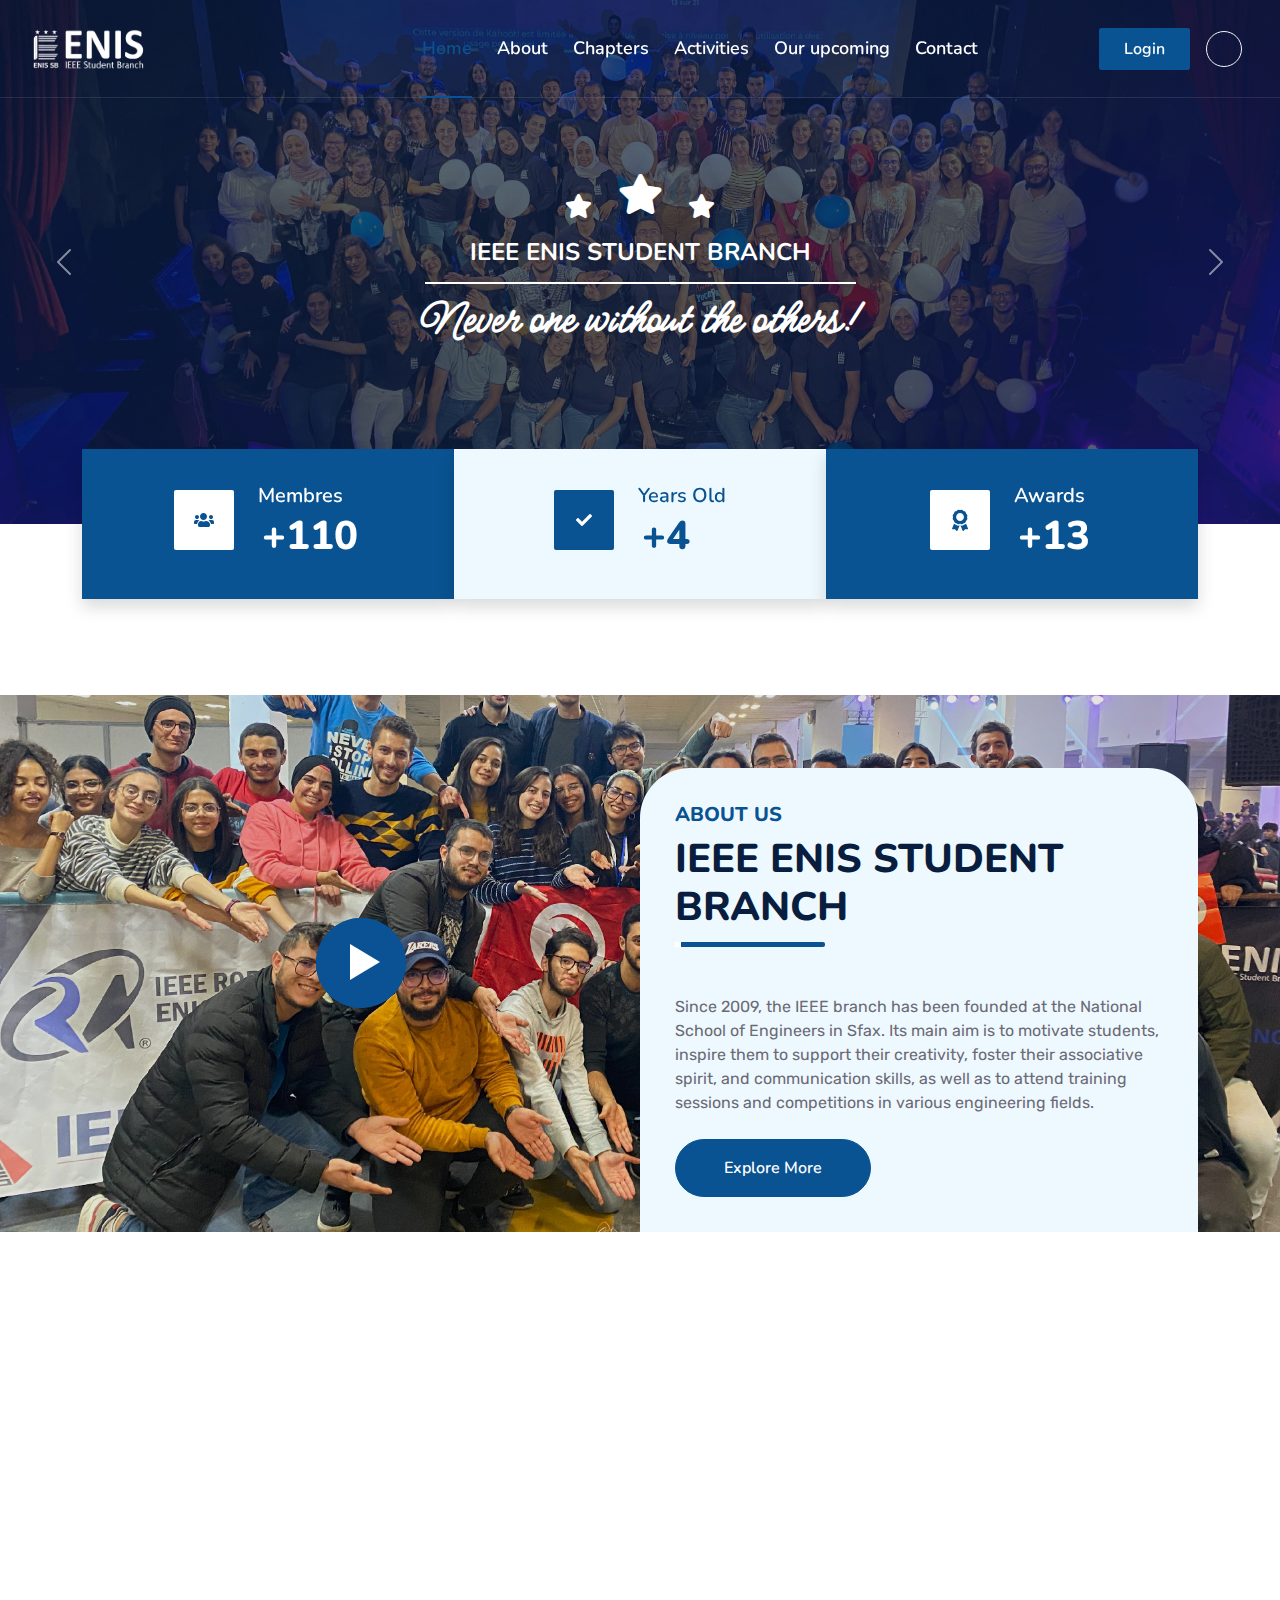
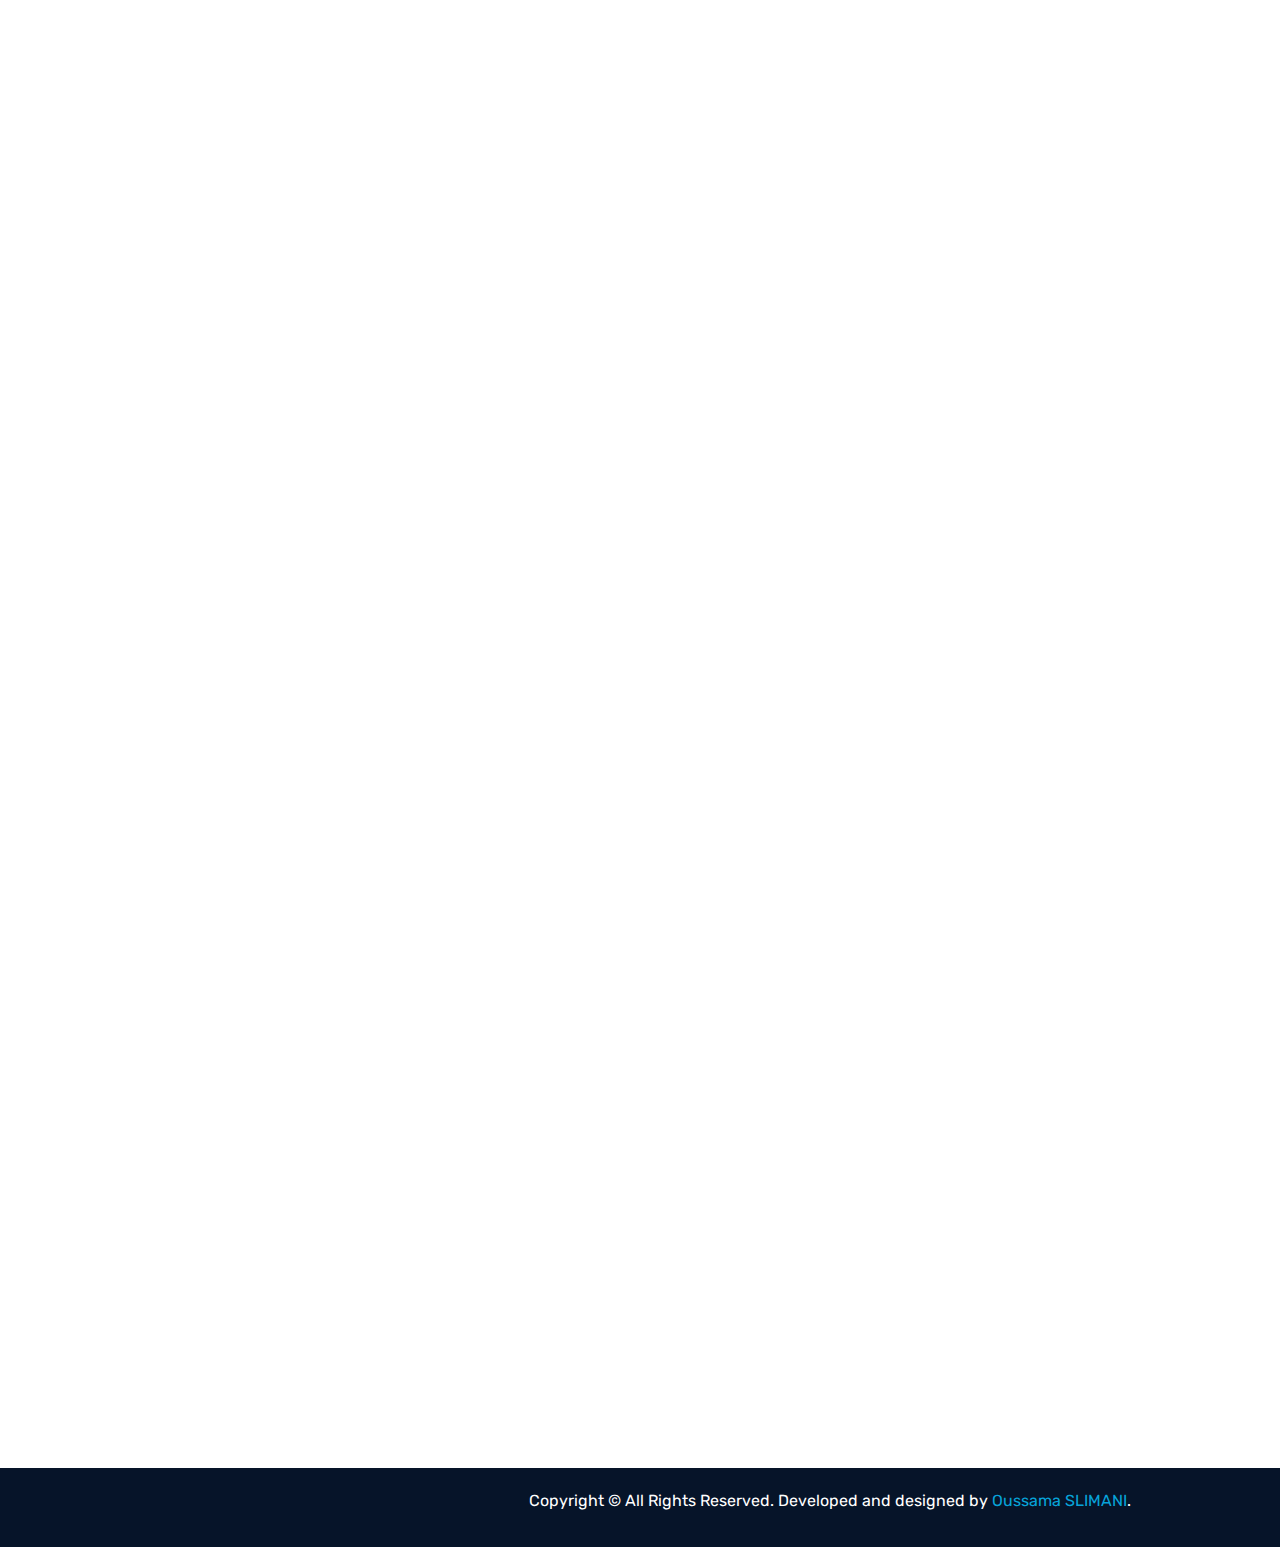
==== commit 579d6c27: "start point : json file integration" ====
--- a/index.html
+++ b/index.html
@@ -101,10 +101,13 @@
             <a href="index.html" class="nav-item nav-link active">Home</a>
             <a href="about.html" class="nav-item nav-link">About</a>
             <a href="chapters.html" class="nav-item nav-link">Chapters</a>
-            <a href="activities.html" class="nav-item nav-link"
-              >Activities & Awards</a
-            >
-            <a href="upcoming.html" class="nav-item nav-link">Our upcoming</a>
+            <a
+              href="activities.php"
+              onclick="goToActivities()"
+              class="nav-item nav-link"
+              >Activities</a
+            >
+            <a href="upcoming.php" class="nav-item nav-link">Our upcoming</a>
             <a href="contact.html" class="nav-item nav-link">Contact</a>
           </div>
 
@@ -132,6 +135,9 @@
     <!-- ==========  Animation toggle the mode  ========== -->
     <div class="change-mode-animation-container d-none animated fadeIn">
       <div class="change-mode-animation"></div>
+    </div>
+    <div class="change-page-animation-container d-none animated fadeIn">
+      <div class="change-page-animation"></div>
     </div>
     <!-- ========== Animation toggle the mode ========== -->
 
--- a/css/style.css
+++ b/css/style.css
@@ -99,9 +99,27 @@
   align-items: center;
 }
 
-/* =============== Give a star =============== */
-.give-star-container {
-  background-color: rgba(9, 30, 62, 0.8);
+/* ** Change the page animations ** */
+.change-page-animation {
+  width: fit-content;
+  color: #ffffff;
+  font-weight: bold;
+  font-size: 30px;
+  padding-bottom: 8px;
+  background: linear-gradient(currentColor 0 0) 0 100%/0% 3px no-repeat;
+  animation: l2 2s linear infinite;
+}
+.change-page-animation:before {
+  content: "Waiting data from Vtools API request...";
+}
+@keyframes l2 {
+  to {
+    background-size: 100% 3px;
+  }
+}
+
+.change-page-animation-container {
+  background-color: rgba(9, 30, 62, 0.9);
   position: fixed;
   top: 0;
   left: 0;
@@ -112,38 +130,6 @@
   display: flex;
   justify-content: center;
   align-items: center;
-}
-.give-star {
-  --s: 40px;
-  height: calc(var(--s) * 0.9);
-  width: calc(var(--s) * 5);
-  --v1: transparent, #000 0.5deg 108deg, #0000 109deg;
-  --v2: transparent, #000 0.5deg 36deg, #0000 37deg;
-  -webkit-mask: conic-gradient(
-      from 54deg at calc(var(--s) * 0.68) calc(var(--s) * 0.57),
-      var(--v1)
-    ),
-    conic-gradient(
-      from 90deg at calc(var(--s) * 0.02) calc(var(--s) * 0.35),
-      var(--v2)
-    ),
-    conic-gradient(
-      from 126deg at calc(var(--s) * 0.5) calc(var(--s) * 0.7),
-      var(--v1)
-    ),
-    conic-gradient(from 162deg at calc(var(--s) * 0.5) 0, var(--v2));
-  -webkit-mask-size: var(--s) var(--s);
-  -webkit-mask-composite: xor, destination-over;
-  mask-composite: exclude, add;
-  -webkit-mask-repeat: repeat-x;
-  background: linear-gradient(#ffb940 0 0) left/0% 100% #ddd no-repeat;
-  animation: l20 2s infinite linear;
-}
-@keyframes l20 {
-  90%,
-  100% {
-    background-size: 100% 100%;
-  }
 }
 
 /*=============== Heading ===============*/
@@ -809,6 +795,8 @@
   text-align: justify;
 }
 
+/* ========== wait Vtools data  ========= */
+
 /*** Miscellaneous ***/
 @media (min-width: 991.98px) {
   .facts {
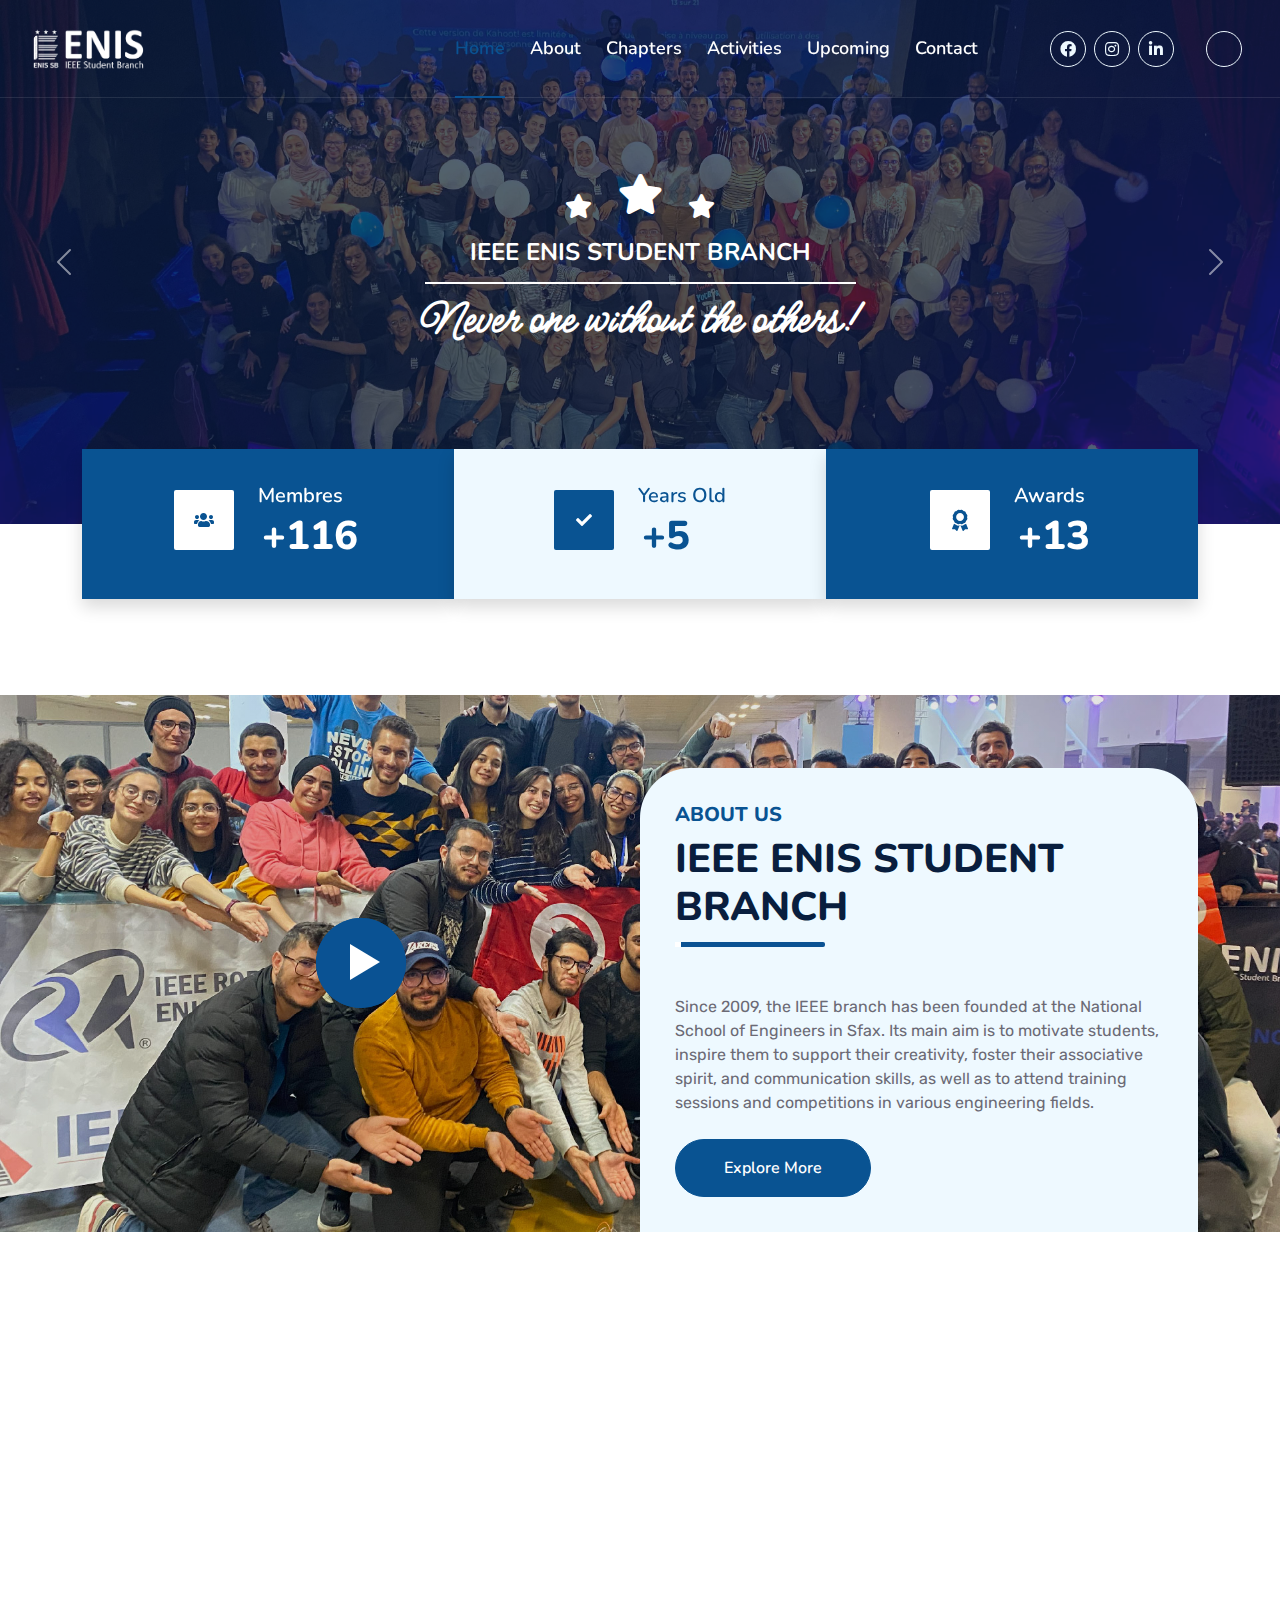
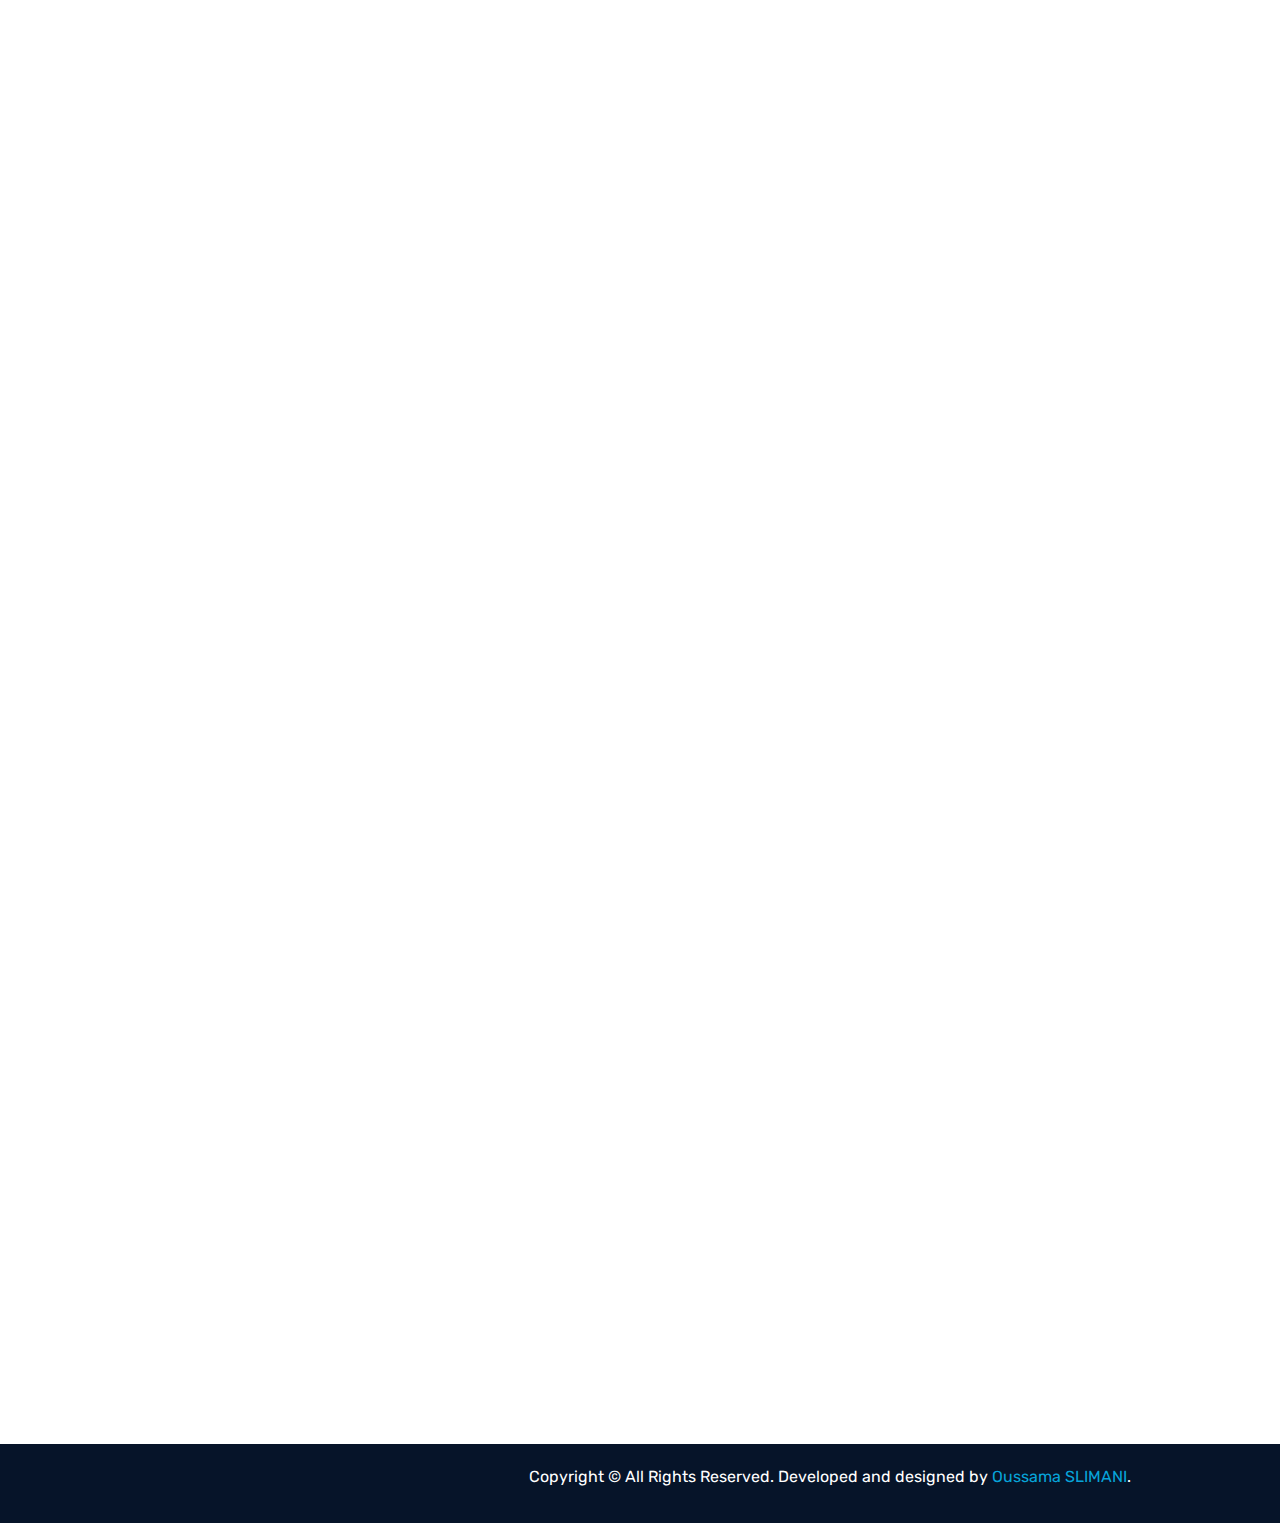
==== commit 2a0524fb: "deploy v2.0" ====
--- a/index.html
+++ b/index.html
@@ -101,27 +101,39 @@
             <a href="index.html" class="nav-item nav-link active">Home</a>
             <a href="about.html" class="nav-item nav-link">About</a>
             <a href="chapters.html" class="nav-item nav-link">Chapters</a>
-            <a
-              href="activities.php"
-              onclick="goToActivities()"
-              class="nav-item nav-link"
-              >Activities</a
-            >
-            <a href="upcoming.php" class="nav-item nav-link">Our upcoming</a>
+            <a href="activities.html" class="nav-item nav-link">Activities</a>
+            <a href="upcoming.html" class="nav-item nav-link">Upcoming</a>
             <a href="contact.html" class="nav-item nav-link">Contact</a>
           </div>
 
           <div class="col-lg-3 text-center text-lg-end">
             <div class="d-inline-flex align-items-center">
               <!-- Login Button -->
-              <a href="admin/login.html" class="btn btn-primary py-2 px-4 m-3">
-                Login
-              </a>
+
+              <a
+                class="btn btn-outline-light btn-square rounded-circle me-2"
+                href="https://www.facebook.com/IEEE.ENIS.SB"
+                target="_blank"
+                ><i class="fab fa-facebook fw-normal"></i
+              ></a>
+              <a
+                class="btn btn-outline-light btn-square rounded-circle me-2"
+                href="https://www.instagram.com/ieeeenisstudentbranch/"
+                target="_blank"
+                ><i class="fab fa-instagram fw-normal"></i
+              ></a>
+              <a
+                class="btn btn-outline-light btn-square rounded-circle me-2"
+                href="https://www.linkedin.com/company/ieee-enis-student-branch-tunisia-section/mycompany/"
+                target="_blank"
+                ><i class="fab fa-linkedin-in fw-normal"></i
+              ></a>
+
               <!-- Dark Mode Toggle Button -->
               <button
                 id="darkModeToggleBtn"
                 onclick="toggleDarkMode()"
-                class="btn btn-outline-light btn-square rounded-circle me-2 dark-mode-toggle"
+                class="btn btn-outline-light btn-square rounded-circle me-2 dark-mode-toggle mx-4"
               >
                 <i id="darkModeIcon" class="fas"></i>
               </button>
@@ -669,7 +681,7 @@
                 </div>
                 <div class="d-flex mb-2">
                   <i class="bi bi-telephone text-primary me-2"></i>
-                  <p class="mb-0 text-white">+216 26 589 540</p>
+                  <p class="mb-0 text-white">+216 28 675 568</p>
                 </div>
                 <div class="d-flex mt-4">
                   <a class="btn btn-primary btn-square me-2" href="#"
@@ -704,10 +716,10 @@
                   >
                   <a class="text-white mb-2" href="activities.html"
                     ><i class="bi bi-arrow-right text-primary me-2"></i
-                    >Activities & Awards</a
+                    >Activities</a
                   >
                   <a class="text-white mb-2" href="upcoming.html"
-                    ><i class="bi bi-arrow-right text-primary me-2"></i>Our
+                    ><i class="bi bi-arrow-right text-primary me-2"></i>
                     Upcoming</a
                   >
                   <a class="text-white mb-2" href="contact.html"
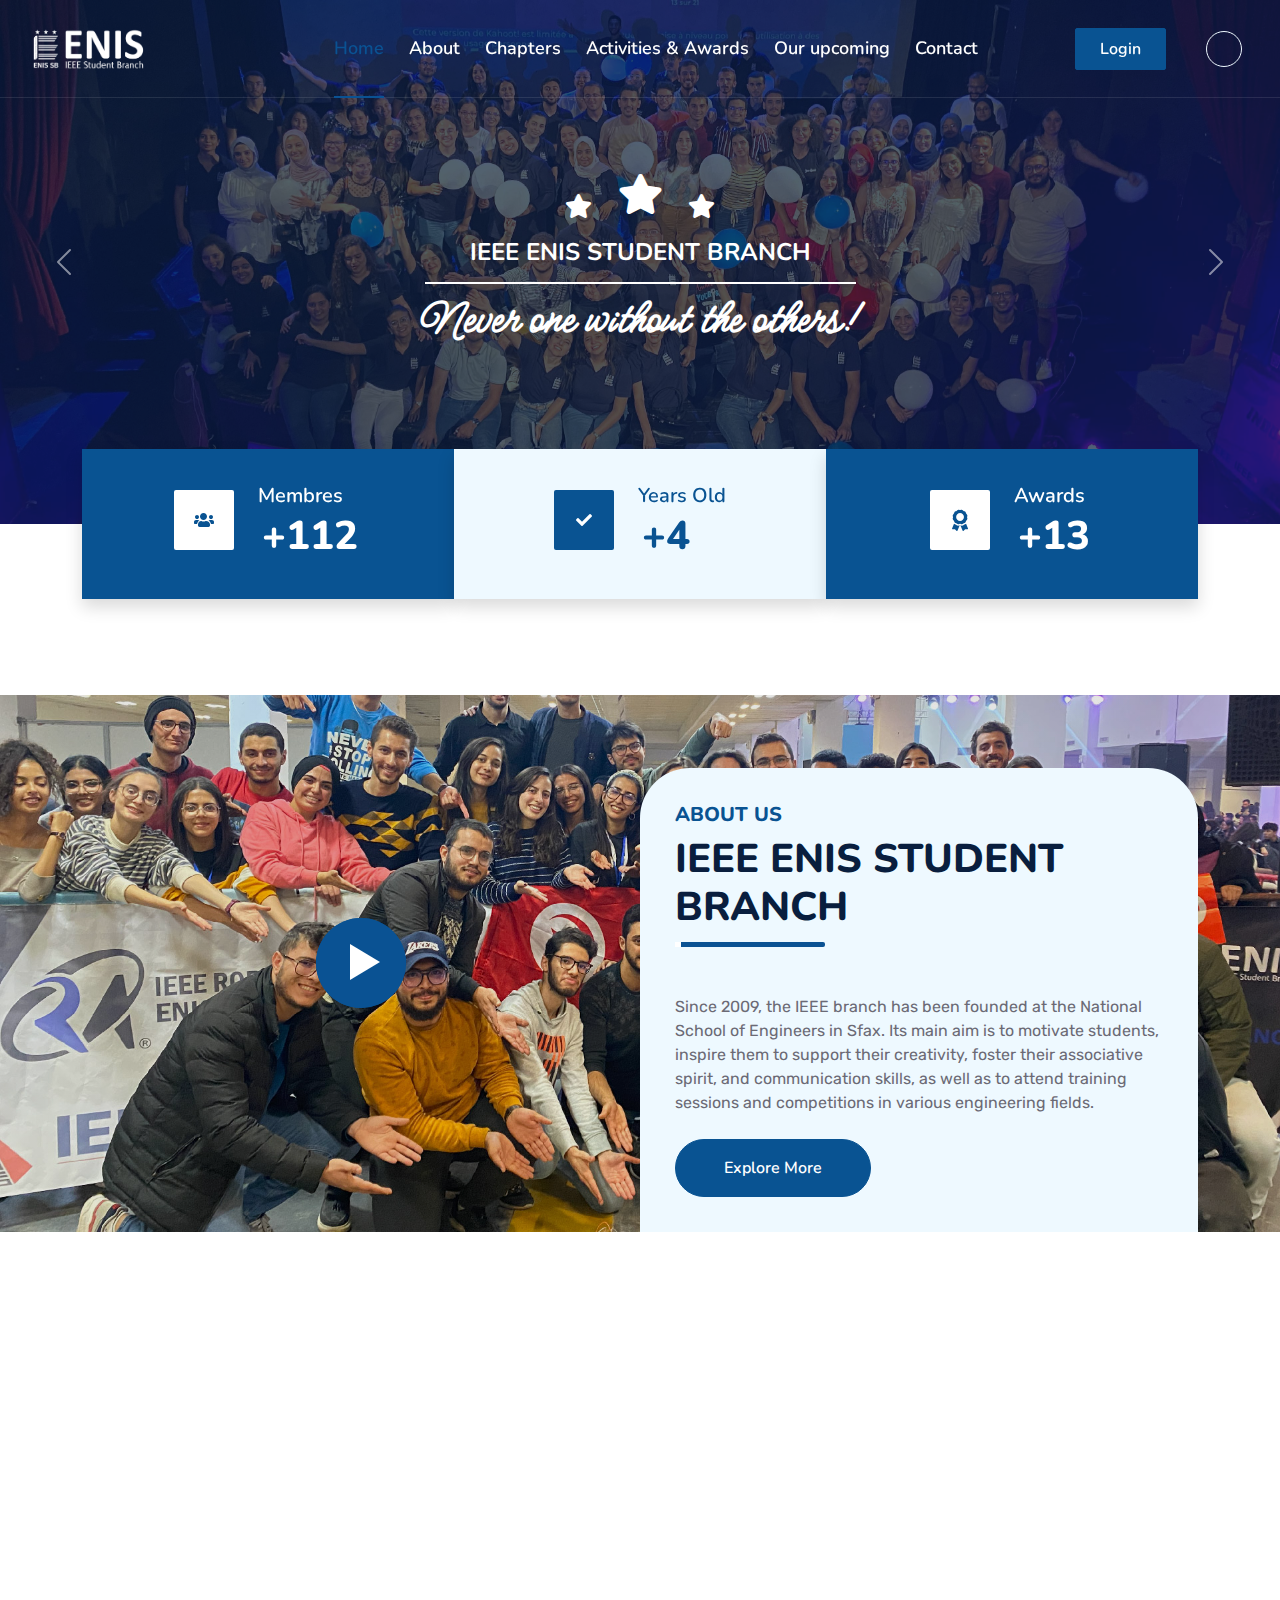
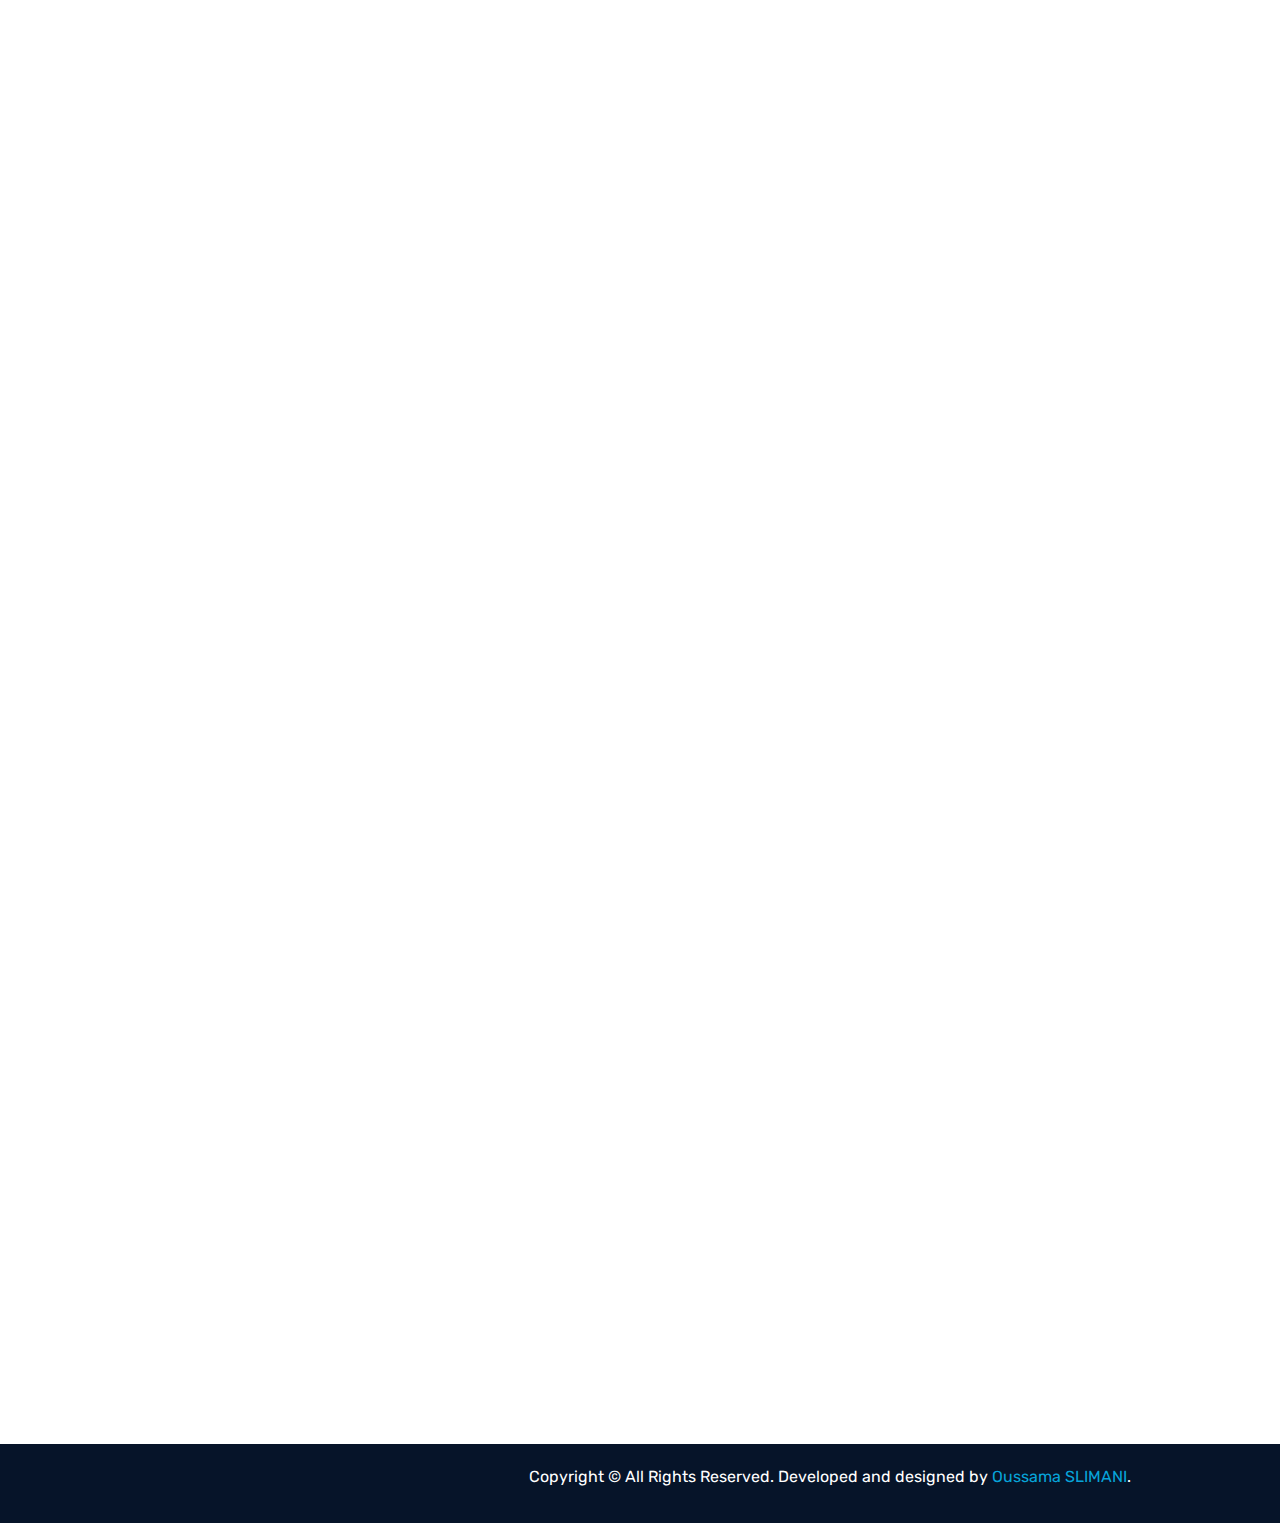
==== commit a92a3878: "Merge branch 'main' of https://github.com/OussamaSlimani/IEEE-ENIS-SB" ====
--- a/index.html
+++ b/index.html
@@ -101,34 +101,19 @@
             <a href="index.html" class="nav-item nav-link active">Home</a>
             <a href="about.html" class="nav-item nav-link">About</a>
             <a href="chapters.html" class="nav-item nav-link">Chapters</a>
-            <a href="activities.html" class="nav-item nav-link">Activities</a>
-            <a href="upcoming.html" class="nav-item nav-link">Upcoming</a>
+            <a href="activities.html" class="nav-item nav-link"
+              >Activities & Awards</a
+            >
+            <a href="upcoming.html" class="nav-item nav-link">Our upcoming</a>
             <a href="contact.html" class="nav-item nav-link">Contact</a>
           </div>
 
           <div class="col-lg-3 text-center text-lg-end">
             <div class="d-inline-flex align-items-center">
               <!-- Login Button -->
-
-              <a
-                class="btn btn-outline-light btn-square rounded-circle me-2"
-                href="https://www.facebook.com/IEEE.ENIS.SB"
-                target="_blank"
-                ><i class="fab fa-facebook fw-normal"></i
-              ></a>
-              <a
-                class="btn btn-outline-light btn-square rounded-circle me-2"
-                href="https://www.instagram.com/ieeeenisstudentbranch/"
-                target="_blank"
-                ><i class="fab fa-instagram fw-normal"></i
-              ></a>
-              <a
-                class="btn btn-outline-light btn-square rounded-circle me-2"
-                href="https://www.linkedin.com/company/ieee-enis-student-branch-tunisia-section/mycompany/"
-                target="_blank"
-                ><i class="fab fa-linkedin-in fw-normal"></i
-              ></a>
-
+              <button href="#" class="btn btn-primary py-2 px-4 m-3">
+                Login
+              </button>
               <!-- Dark Mode Toggle Button -->
               <button
                 id="darkModeToggleBtn"
